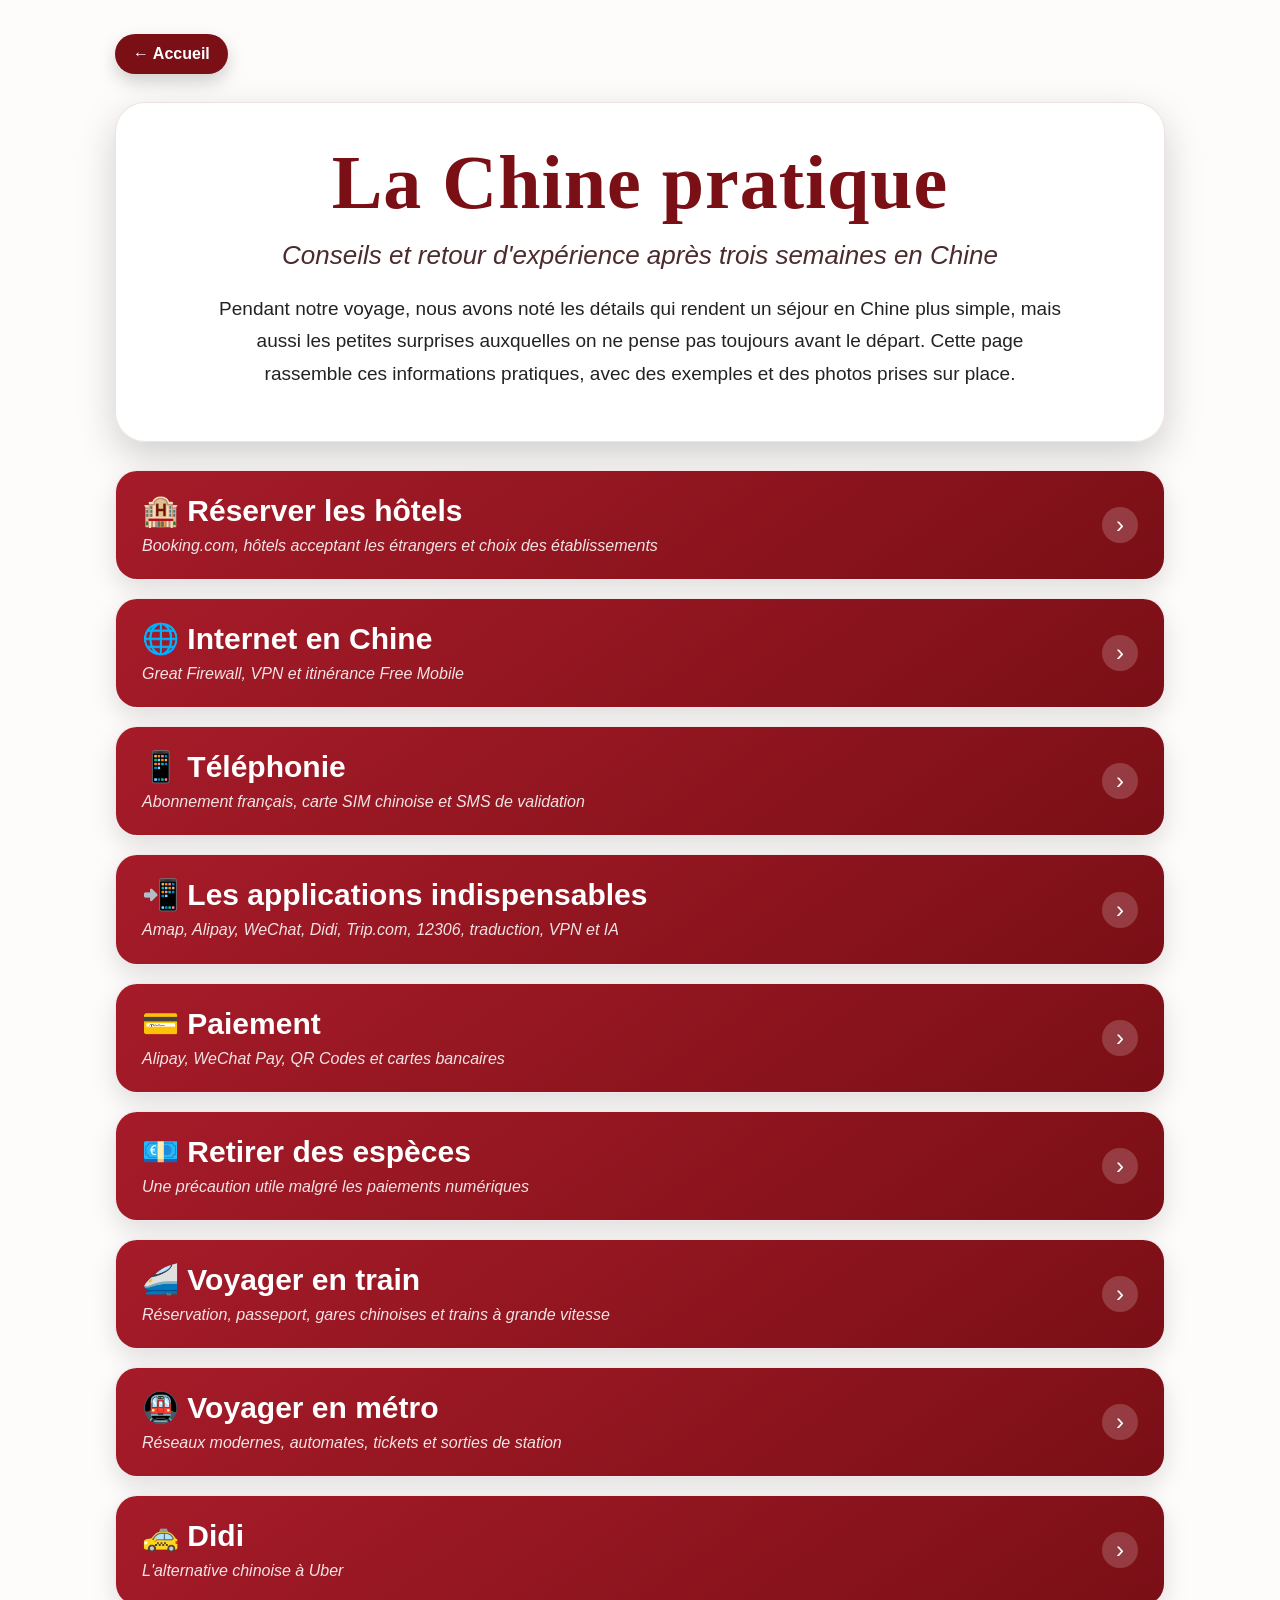
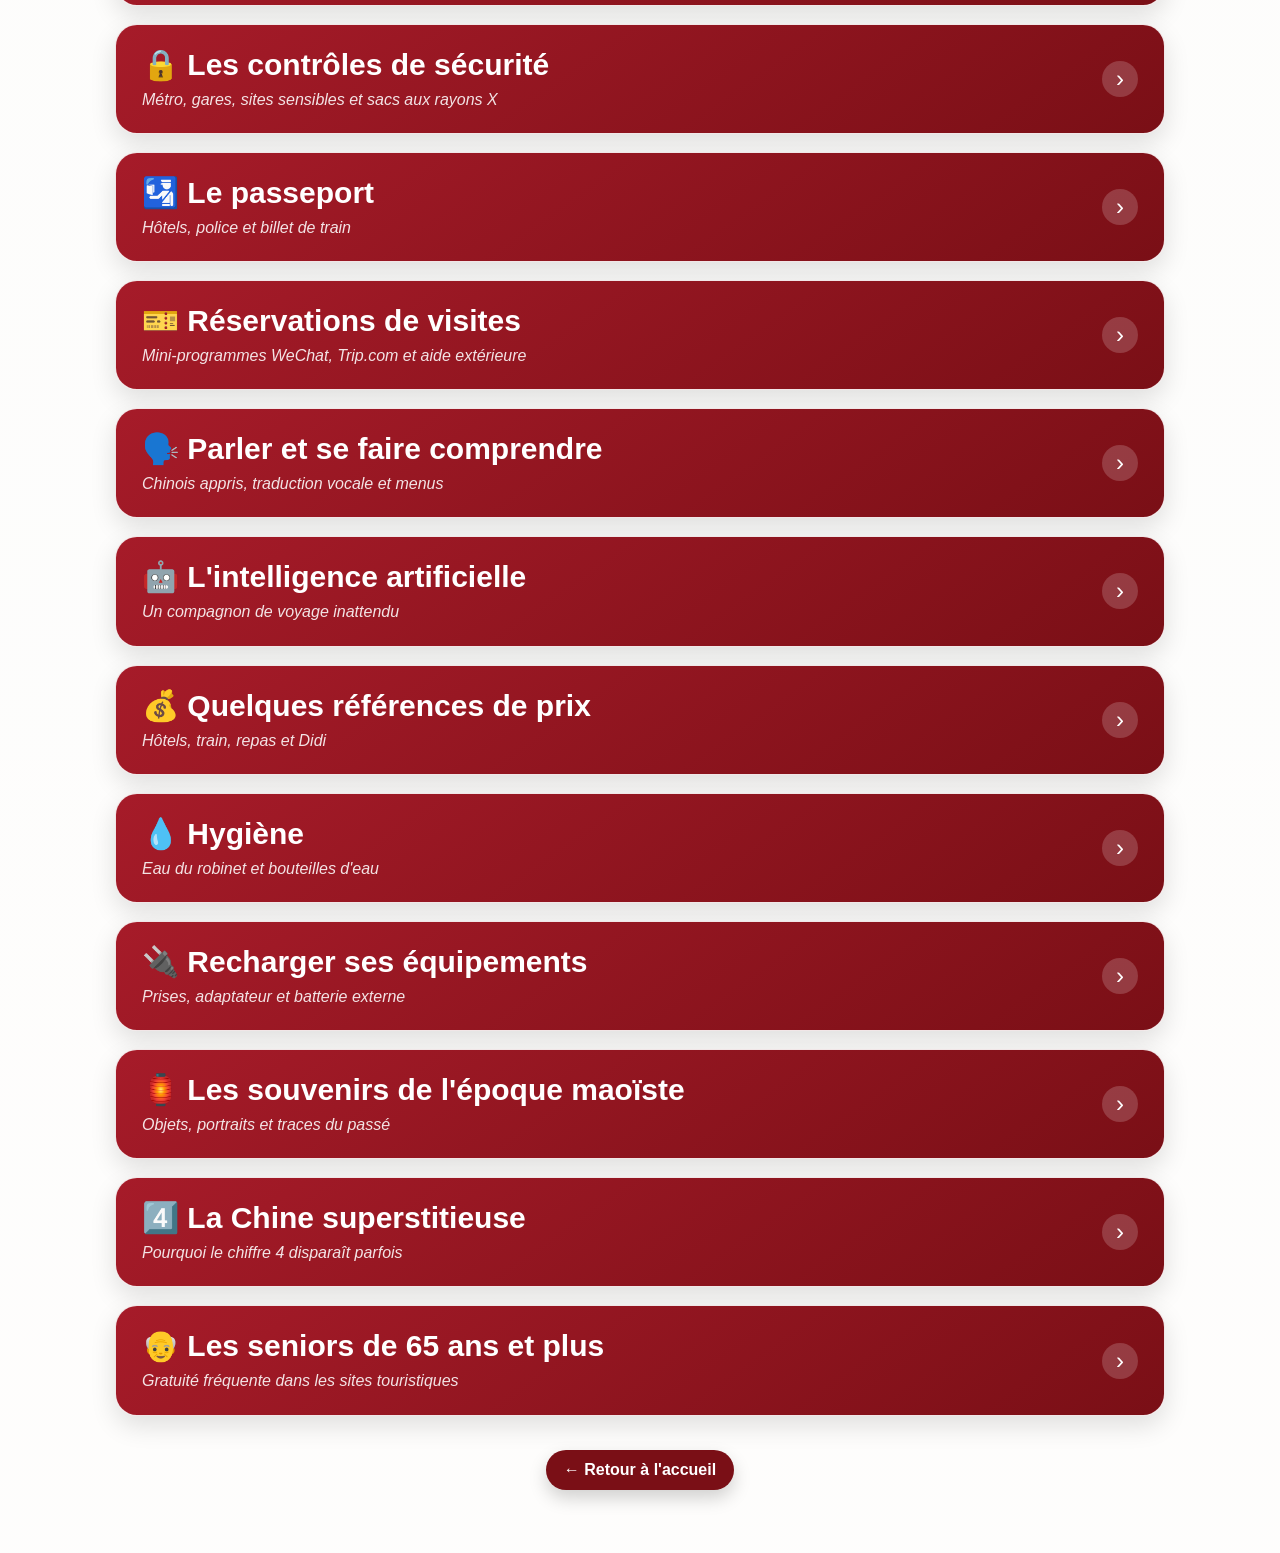
==== chinepratique.html @ fa0b6c21 "Add files via upload" ====
<!DOCTYPE html>
<html lang="fr">


<head>
    <meta charset="UTF-8">
    <meta name="viewport" content="width=device-width, initial-scale=1.0">
    <meta name="author" content="Édith et Jean-Luc Daussy">
    <meta name="robots" content="index,follow">

    <title>La Chine pratique – VPN, trains, métro, Didi, Alipay et conseils de voyage en Chine</title>

    <meta name="description"
          content="Conseils pratiques après trois semaines de voyage en Chine : Internet, VPN, Free Mobile, carte SIM chinoise, Amap, Alipay, WeChat Pay, Didi, trains à grande vitesse, métro, hôtels, IA, prises électriques et astuces de terrain.">

    <link rel="canonical" href="https://jldaussy.github.io/Chine2026/chinepratique.html">

    <meta property="og:locale" content="fr_FR">
    <meta property="og:site_name" content="Voyage en Chine 2026">
    <meta property="og:title" content="La Chine pratique – Conseils et retour d'expérience">
    <meta property="og:description" content="Internet, VPN, paiements, trains, métro, Didi, applications, IA et conseils pratiques après trois semaines en Chine.">
    <meta property="og:type" content="article">
    <meta property="og:url" content="https://jldaussy.github.io/Chine2026/chinepratique.html">
    <meta property="og:image" content="https://jldaussy.github.io/Chine2026/photos/chinepratique/departs-pekin-nord.jpg">

    <meta name="twitter:card" content="summary_large_image">
    <meta name="twitter:title" content="La Chine pratique – Conseils et retour d'expérience">
    <meta name="twitter:description" content="Conseils pratiques pour voyager en Chine : VPN, paiements, trains, métro, applications, Didi et astuces de terrain.">
    <meta name="twitter:image" content="https://jldaussy.github.io/Chine2026/photos/chinepratique/departs-pekin-nord.jpg">

    <link rel="icon" href="favicon.ico" sizes="any">

    <!-- Google Analytics -->
    <script async src="https://www.googletagmanager.com/gtag/js?id=G-W40RTMTJ39"></script>
    <script>
      window.dataLayer = window.dataLayer || [];
      function gtag(){dataLayer.push(arguments);}
      gtag('js', new Date());
      gtag('config', 'G-W40RTMTJ39');
    </script>

    <link rel="stylesheet" href="style.css">

    <script type="application/ld+json">
    {
      "@context": "https://schema.org",
      "@type": "Article",
      "headline": "La Chine pratique",
      "alternativeHeadline": "Conseils et retour d'expérience après trois semaines en Chine",
      "description": "Conseils pratiques après trois semaines de voyage en Chine : Internet, VPN, paiements, trains, métro, Didi, applications, intelligence artificielle et astuces de terrain.",
      "url": "https://jldaussy.github.io/Chine2026/chinepratique.html",
      "mainEntityOfPage": {
        "@type": "WebPage",
        "@id": "https://jldaussy.github.io/Chine2026/chinepratique.html"
      },
      "image": "https://jldaussy.github.io/Chine2026/photos/chinepratique/departs-pekin-nord.jpg",
      "author": [
        {
          "@type": "Person",
          "name": "Édith Daussy"
        },
        {
          "@type": "Person",
          "name": "Jean-Luc Daussy"
        }
      ],
      "publisher": {
        "@type": "Person",
        "name": "Jean-Luc Daussy"
      },
      "inLanguage": "fr-FR",
      "keywords": [
        "voyage en Chine",
        "Chine pratique",
        "VPN Chine",
        "Amap",
        "Alipay",
        "WeChat Pay",
        "Didi",
        "train Chine",
        "métro Chine",
        "carte SIM Chine",
        "Trip.com",
        "12306"
      ]
    }
    </script>

    <style>
        body.chine-pratique-body {
            margin: 0;
            font-family: Arial, Helvetica, sans-serif;
            background: #f4efe8;
            color: #1c1c1c;
        }

        .pratique-hero {
            min-height: 100vh;
            padding: 34px 22px 55px;
            box-sizing: border-box;
            background:
                linear-gradient(rgba(255,255,255,0.82), rgba(255,255,255,0.88)),
                url('fond-accueil.png') center / cover fixed no-repeat;
        }

        .pratique-shell {
            max-width: 1050px;
            margin: 0 auto;
        }

        .topbar {
            display: flex;
            justify-content: space-between;
            align-items: center;
            gap: 18px;
            margin-bottom: 28px;
        }

        .home-link {
            display: inline-flex;
            align-items: center;
            gap: 8px;
            padding: 11px 18px;
            border-radius: 999px;
            background: #7a0f16;
            color: white;
            text-decoration: none;
            font-weight: 700;
            box-shadow: 0 8px 18px rgba(0,0,0,0.18);
        }

        .home-link:hover {
            background: #a61b29;
        }

        .pratique-title-card {
            text-align: center;
            background: rgba(255,255,255,0.88);
            border-radius: 30px;
            padding: 36px 34px 32px;
            box-shadow: 0 14px 38px rgba(0,0,0,0.18);
            border: 1px solid rgba(122,15,22,0.12);
            margin-bottom: 28px;
        }

        .pratique-title-card h1 {
            margin: 0;
            color: #7a0f16;
            font-family: Georgia, serif;
            font-size: clamp(42px, 7vw, 76px);
            letter-spacing: 1px;
            text-shadow: none;
        }

        .pratique-title-card .subtitle {
            margin: 14px 0 0;
            font-size: clamp(18px, 2.6vw, 26px);
            color: #4b2b2e;
            font-style: italic;
        }

        .pratique-intro {
            max-width: 850px;
            margin: 22px auto 0;
            font-size: 19px;
            line-height: 1.7;
            color: #222;
        }

        .accordions {
            display: grid;
            gap: 18px;
            margin-top: 28px;
        }

        details.pratique-item {
            background: rgba(255,255,255,0.92);
            border-radius: 22px;
            box-shadow: 0 10px 26px rgba(0,0,0,0.12);
            border: 1px solid rgba(122,15,22,0.10);
            overflow: hidden;
        }

        details.pratique-item[open] {
            box-shadow: 0 16px 36px rgba(0,0,0,0.18);
        }

        .pratique-item summary {
            list-style: none;
            cursor: pointer;
            padding: 22px 26px;
            display: flex;
            justify-content: space-between;
            align-items: center;
            gap: 20px;
            background: linear-gradient(145deg, #a61b29, #7a0f16);
            color: white;
        }

        .pratique-item summary::-webkit-details-marker {
            display: none;
        }

        .summary-text {
            display: grid;
            gap: 6px;
        }

        .summary-title {
            font-size: clamp(22px, 3vw, 30px);
            font-weight: 800;
        }

        .summary-subtitle {
            font-size: 16px;
            line-height: 1.45;
            color: rgba(255,255,255,0.88);
            font-style: italic;
        }

        .summary-arrow {
            flex: 0 0 auto;
            width: 36px;
            height: 36px;
            border-radius: 50%;
            display: inline-flex;
            align-items: center;
            justify-content: center;
            background: rgba(255,255,255,0.18);
            font-size: 24px;
            transition: transform 0.25s ease;
        }

        details[open] .summary-arrow {
            transform: rotate(90deg);
        }

        .pratique-content {
            padding: 28px 32px 32px;
            font-size: 18px;
            line-height: 1.75;
        }

        .pratique-content h3 {
            color: #7a0f16;
            margin: 28px 0 10px;
            font-size: 24px;
        }

        .pratique-content p {
            margin: 0 0 16px;
        }

        .pratique-content ul {
            margin: 8px 0 18px 22px;
            padding: 0;
        }

        .pratique-content li {
            margin-bottom: 8px;
        }

        .note-box {
            margin: 22px 0;
            padding: 18px 20px;
            background: #fff7e6;
            border-left: 6px solid #c99700;
            border-radius: 14px;
        }

        .pratique-figure {
            margin: 24px auto;
            max-width: 760px;
            text-align: center;
        }

        .pratique-figure img {
            width: 100%;
            max-height: 520px;
            object-fit: contain;
            border-radius: 18px;
            box-shadow: 0 12px 28px rgba(0,0,0,0.22);
            background: #ddd;
            cursor: zoom-in;
        }

        .pratique-figure figcaption {
            margin-top: 10px;
            font-size: 15px;
            color: #555;
            font-style: italic;
        }

        .figure-grid {
            display: grid;
            grid-template-columns: repeat(2, minmax(0, 1fr));
            gap: 22px;
            align-items: start;
            margin: 24px auto;
            max-width: 980px;
        }

        .figure-grid .pratique-figure {
            margin: 0;
            max-width: none;
        }

        .app-link {
            color: #7a0f16;
            text-decoration: none;
            border-bottom: 1px dotted rgba(122, 15, 22, 0.6);
        }

        .app-link:hover {
            color: #a61b29;
            border-bottom-style: solid;
        }

        .table-wrap {
            overflow-x: auto;
            margin: 20px 0;
            border-radius: 16px;
            box-shadow: 0 8px 22px rgba(0,0,0,0.08);
        }

        table.pratique-table {
            width: 100%;
            border-collapse: collapse;
            background: white;
            min-width: 620px;
        }

        .pratique-table th,
        .pratique-table td {
            padding: 12px 14px;
            border-bottom: 1px solid #eadede;
            text-align: left;
        }

        .pratique-table th {
            background: #7a0f16;
            color: white;
        }

        .pratique-table tr:last-child td {
            border-bottom: none;
        }

        .page-bottom {
            text-align: center;
            margin: 34px 0 8px;
        }

        .image-lightbox {
            display: none;
            position: fixed;
            inset: 0;
            background: rgba(0,0,0,0.88);
            z-index: 3000;
            align-items: center;
            justify-content: center;
            padding: 24px;
            box-sizing: border-box;
            overflow: hidden;
        }

        .image-lightbox.show {
            display: flex;
        }

        .image-lightbox img {
            max-width: 96vw;
            max-height: 90vh;
            object-fit: contain;
            border-radius: 12px;
            box-shadow: 0 16px 45px rgba(0,0,0,0.55);
            transform-origin: center center;
            transition: transform 0.08s ease-out;
            cursor: zoom-in;
            user-select: none;
            -webkit-user-drag: none;
        }

        .image-lightbox img.zoomed {
            cursor: grab;
        }

        .image-lightbox img.dragging {
            cursor: grabbing;
            transition: none;
        }

        .lightbox-close {
            position: fixed;
            top: 18px;
            right: 24px;
            width: 44px;
            height: 44px;
            border-radius: 50%;
            border: none;
            background: rgba(255,255,255,0.92);
            color: #111;
            font-size: 28px;
            cursor: pointer;
        }

        @media (max-width: 700px) {
            .pratique-hero {
                padding: 18px 12px 36px;
                background-attachment: scroll;
            }

            .topbar {
                justify-content: center;
            }

            .pratique-title-card {
                padding: 26px 18px 24px;
                border-radius: 22px;
            }

            .pratique-intro {
                font-size: 16px;
            }

            .pratique-item summary {
                padding: 18px;
                align-items: flex-start;
            }

            .summary-subtitle {
                font-size: 14px;
            }

            .summary-arrow {
                width: 30px;
                height: 30px;
                font-size: 20px;
                margin-top: 3px;
            }

            .pratique-content {
                padding: 22px 18px 26px;
                font-size: 16px;
            }

            .pratique-content h3 {
                font-size: 21px;
            }

            .figure-grid {
                grid-template-columns: 1fr;
            }
        }
    </style>
</head>


<body class="chine-pratique-body">
    <main class="pratique-hero">
        <div class="pratique-shell">
            <div class="topbar">
                <a class="home-link" href="index.html">← Accueil</a>
            </div>

            <header class="pratique-title-card">
                <h1>La Chine pratique</h1>
                <p class="subtitle">Conseils et retour d'expérience après trois semaines en Chine</p>
                <div class="pratique-intro">
                    <p>Pendant notre voyage, nous avons noté les détails qui rendent un séjour en Chine plus simple, mais aussi les petites surprises auxquelles on ne pense pas toujours avant le départ. Cette page rassemble ces informations pratiques, avec des exemples et des photos prises sur place.</p>
                </div>
            </header>

            <section class="accordions" aria-label="Conseils pratiques pour voyager en Chine">
                <details class="pratique-item">
                    <summary>
                        <span class="summary-text"><span class="summary-title">🏨 Réserver les hôtels</span><span class="summary-subtitle">Booking.com, hôtels acceptant les étrangers et choix des établissements</span></span>
                        <span class="summary-arrow">›</span>
                    </summary>
                    <div class="pratique-content">
                        <p>La plateforme que nous avons utilisée le plus souvent est <strong>Booking.com</strong>, qui propose un très grand choix d'établissements et permet généralement une annulation gratuite jusqu'à quelques jours avant l'arrivée.</p>
                        <p>En Chine, les hôtels doivent être autorisés à accueillir des étrangers. Ce n'est pratiquement plus un problème dans les grandes villes ni sur Booking, mais il peut encore arriver que certains petits établissements n'acceptent que des clients chinois. Il est donc préférable de réserver via une plateforme internationale permettant de vérifier que les voyageurs étrangers sont bien acceptés.</p>
                    </div>
                </details>

                <details class="pratique-item">
                    <summary>
                        <span class="summary-text"><span class="summary-title">🌐 Internet en Chine</span><span class="summary-subtitle">Great Firewall, VPN et itinérance Free Mobile</span></span>
                        <span class="summary-arrow">›</span>
                    </summary>
                    <div class="pratique-content">
                        <p>En Chine, le gouvernement a mis en place un système de filtrage d'Internet appelé le <strong>Great Firewall</strong> (en chinois : 防火长城, <em>Fánghuǒ Chángchéng</em>, littéralement « Grande Muraille pare-feu »). Depuis de nombreuses années, l'accès aux applications et services étrangers est progressivement restreint.</p>
                        <p>L'utilisation d'un <strong>VPN</strong> permet généralement de contourner ces blocages. Lors de notre séjour en 2026, nous avons utilisé <strong><a class="app-link" href="https://play.google.com/store/apps/details?id=com.astrill.astrillvpn" target="_blank" rel="noopener">Astrill VPN</a></strong>, qui s'est révélé très fiable.</p>
                        <p>Notre abonnement <strong>Free Mobile</strong> nous a également souvent permis d'accéder à des services normalement bloqués. Cela s'explique probablement par le fait que les données étaient acheminées en itinérance, via des serveurs situés hors de Chine. Le trafic Internet ne transitait donc pas entièrement comme celui d'une carte SIM chinoise classique. Ce fonctionnement n'était toutefois pas garanti à 100 % selon les réseaux utilisés.</p>
                    </div>
                </details>

                <details class="pratique-item">
                    <summary>
                        <span class="summary-text"><span class="summary-title">📱 Téléphonie</span><span class="summary-subtitle">Abonnement français, carte SIM chinoise et SMS de validation</span></span>
                        <span class="summary-arrow">›</span>
                    </summary>
                    <div class="pratique-content">
                        <p>Pour téléphoner, consulter Internet ou utiliser la plupart des applications, notre abonnement <strong>Free Mobile</strong> s'est révélé largement suffisant.</p>
                        <p>En revanche, certaines applications chinoises nécessitent impérativement un <strong>numéro de téléphone chinois</strong>, notamment pour recevoir un SMS de validation lors de l'inscription.</p>
                        <p>Nous avons acheté une carte SIM <strong>China Mobile</strong>, facile à obtenir dans une grande agence. La couverture s'est révélée excellente dans toutes les régions traversées. Attention toutefois : les petites boutiques ne sont pas toujours habilitées à délivrer une carte SIM à un étranger.</p>
                    </div>
                </details>

                <details class="pratique-item">
                    <summary>
                        <span class="summary-text"><span class="summary-title">📲 Les applications indispensables</span><span class="summary-subtitle">Amap, Alipay, WeChat, Didi, Trip.com, 12306, traduction, VPN et IA</span></span>
                        <span class="summary-arrow">›</span>
                    </summary>
                    <div class="pratique-content">
                        <p>Avant de partir, nous vous conseillons d'installer les principales applications utilisées en Chine. Elles facilitent considérablement les déplacements, les paiements, les réservations et la communication.</p>

                        <h3>🗺️ <a class="app-link" href="https://play.google.com/store/apps/details?id=com.autonavi.minimap" target="_blank" rel="noopener">Amap</a> / Gaode Maps</h3>
                        <p><strong><a class="app-link" href="https://play.google.com/store/apps/details?id=com.autonavi.minimap" target="_blank" rel="noopener">Amap</a></strong>, également appelée <strong>Gaode Maps</strong>, est l'application de cartographie de référence en Chine. Elle permet de préparer un itinéraire à pied, en voiture ou en transports en commun, de connaître les correspondances du métro, de retrouver la bonne sortie d'une station et de rechercher un hôtel, un restaurant ou une gare.</p>
                        <p><strong>Google Maps</strong> fonctionne très mal en Chine. Les cartes chinoises utilisent un système de coordonnées différent de celui employé par Google, ce qui explique les décalages parfois importants entre la position GPS réelle et la position affichée. Amap est donc devenue notre application de navigation quotidienne.</p>
                        <p>L'inscription nécessite généralement un numéro de téléphone chinois. L'application est principalement en chinois, mais il est possible de rechercher de nombreux sites touristiques en anglais.</p>

                        <div class="figure-grid">
                            <figure class="pratique-figure">
                                <img src="photos/chinepratique/trajetamappied.jpg" alt="Itinéraire à pied dans Amap">
                                <figcaption>Amap calcule précisément les itinéraires à pied, avec le temps de parcours et les indications de direction.</figcaption>
                            </figure>
                            <figure class="pratique-figure">
                                <img src="photos/chinepratique/trajetamapmetro.jpg" alt="Itinéraire en métro dans Amap">
                                <figcaption>Pour les trajets en métro, Amap indique les correspondances, la durée du trajet et le numéro de la sortie à emprunter.</figcaption>
                            </figure>
                        </div>

                        <h3>💳 <a class="app-link" href="https://play.google.com/store/apps/details?id=com.eg.android.AlipayGphone" target="_blank" rel="noopener">Alipay</a></h3>
                        <p><strong><a class="app-link" href="https://play.google.com/store/apps/details?id=com.eg.android.AlipayGphone" target="_blank" rel="noopener">Alipay</a></strong> est sans doute l'application la plus indispensable du voyage. Elle sert à payer avec un QR Code, à utiliser <a class="app-link" href="https://play.google.com/store/apps/details?id=com.sdu.didi.psnger" target="_blank" rel="noopener">Didi</a>, à régler de nombreuses petites dépenses et à accéder à certains services. Nous l'avons utilisée plusieurs dizaines de fois par jour.</p>

                        <h3>💬 <a class="app-link" href="https://play.google.com/store/apps/details?id=com.tencent.mm" target="_blank" rel="noopener">WeChat</a></h3>
                        <p><strong><a class="app-link" href="https://play.google.com/store/apps/details?id=com.tencent.mm" target="_blank" rel="noopener">WeChat</a></strong> est l'application de messagerie incontournable en Chine. Elle permet aussi d'utiliser <strong>WeChat Pay</strong> et d'accéder à des mini-programmes nécessaires à certaines réservations, par exemple pour Tian'anmen ou certaines attractions touristiques.</p>

                        <h3>🚕 <a class="app-link" href="https://play.google.com/store/apps/details?id=com.sdu.didi.psnger" target="_blank" rel="noopener">Didi</a></h3>
                        <p><strong><a class="app-link" href="https://play.google.com/store/apps/details?id=com.sdu.didi.psnger" target="_blank" rel="noopener">Didi</a></strong> est l'équivalent chinois d'Uber. Les prix sont généralement très faibles. L'application peut être utilisée directement depuis <a class="app-link" href="https://play.google.com/store/apps/details?id=com.eg.android.AlipayGphone" target="_blank" rel="noopener">Alipay</a>, ce qui évite parfois d'installer Didi séparément.</p>

                        <h3>🚄 <a class="app-link" href="https://play.google.com/store/apps/details?id=ctrip.english" target="_blank" rel="noopener">Trip.com</a></h3>
                        <p><strong><a class="app-link" href="https://play.google.com/store/apps/details?id=ctrip.english" target="_blank" rel="noopener">Trip.com</a></strong> nous a servi pour réserver des hôtels, des trains et parfois certaines visites. Son interface en français ou en anglais simplifie beaucoup les démarches, notamment pour les voyageurs qui ne lisent pas le chinois.</p>

                        <h3>🚅 <a class="app-link" href="https://play.google.com/store/apps/details?id=com.MobileTicket" target="_blank" rel="noopener">12306</a></h3>
                        <p><strong><a class="app-link" href="https://play.google.com/store/apps/details?id=com.MobileTicket" target="_blank" rel="noopener">12306</a></strong> est l'application officielle des chemins de fer chinois. Elle permet de réserver directement les billets de train, mais son utilisation avec un passeport étranger peut être plus complexe que <a class="app-link" href="https://play.google.com/store/apps/details?id=ctrip.english" target="_blank" rel="noopener">Trip.com</a>.</p>

                        <h3>🌍 <a class="app-link" href="https://play.google.com/store/apps/details?id=com.google.android.apps.translate" target="_blank" rel="noopener">Google Translate</a></h3>
                        <p>Même si nous apprenons le chinois depuis plusieurs années, <strong><a class="app-link" href="https://play.google.com/store/apps/details?id=com.google.android.apps.translate" target="_blank" rel="noopener">Google Translate</a></strong> nous a souvent aidés à traduire des menus, à comprendre certains panneaux ou à communiquer ponctuellement. La traduction instantanée par appareil photo est particulièrement pratique.</p>

                        <h3>🔐 <a class="app-link" href="https://play.google.com/store/apps/details?id=com.astrill.astrillvpn" target="_blank" rel="noopener">Astrill VPN</a></h3>
                        <p><strong><a class="app-link" href="https://play.google.com/store/apps/details?id=com.astrill.astrillvpn" target="_blank" rel="noopener">Astrill VPN</a></strong> a été notre VPN durant tout le séjour. Il nous a permis d'accéder aux principaux services occidentaux lorsque cela était nécessaire.</p>

                        <h3>🤖 <a class="app-link" href="https://play.google.com/store/apps/details?id=com.openai.chatgpt" target="_blank" rel="noopener">ChatGPT</a>, <a class="app-link" href="https://play.google.com/store/apps/details?id=com.google.android.apps.bard" target="_blank" rel="noopener">Gemini</a> et <a class="app-link" href="https://play.google.com/store/apps/details?id=com.microsoft.copilot" target="_blank" rel="noopener">Copilot</a></h3>
                        <p>Les applications d'intelligence artificielle ne sont pas seulement des outils de traduction. Elles peuvent expliquer un monument, commenter une visite, traduire une inscription, comprendre le fonctionnement d'un appareil ou donner un éclairage historique en quelques secondes.</p>
                    </div>
                </details>

                <details class="pratique-item">
                    <summary>
                        <span class="summary-text"><span class="summary-title">💳 Paiement</span><span class="summary-subtitle">Alipay, WeChat Pay, QR Codes et cartes bancaires</span></span>
                        <span class="summary-arrow">›</span>
                    </summary>
                    <div class="pratique-content">
                        <p>En Chine, le <strong>QR Code</strong> est de très loin le principal moyen de paiement. Les deux applications indispensables sont <strong><a class="app-link" href="https://play.google.com/store/apps/details?id=com.eg.android.AlipayGphone" target="_blank" rel="noopener">Alipay</a></strong> et <strong>WeChat Pay</strong>.</p>
                        <p>Une carte bancaire internationale, Visa ou Mastercard, peut être enregistrée dans chacune d'elles. Le fonctionnement est simple : soit vous scannez le QR Code du commerçant et saisissez le montant, soit le commerçant scanne votre propre QR Code.</p>

                        <figure class="pratique-figure">
                            <img src="photos/chinepratique/qrmetro.jpg" alt="QR code pour l'achat d'un ticket de métro">
                            <figcaption>QR Code pour l'achat d'un ticket de métro.</figcaption>
                        </figure>

                        <figure class="pratique-figure">
                            <img src="photos/chinepratique/oranges.jpg" alt="QR code pour l'achat d'oranges auprès d'un producteur">
                            <figcaption>QR Code pour l'achat d'oranges auprès d'un producteur qui vend en ville.</figcaption>
                        </figure>

                        <figure class="pratique-figure">
                            <img src="photos/chinepratique/eau.jpg" alt="QR code pour acheter des bouteilles d'eau sans vendeur sur place">
                            <figcaption>QR Code pour acheter des bouteilles d'eau, sans vendeur sur place.</figcaption>
                        </figure>

                        <p>Ce système est utilisé absolument partout, aussi bien dans les grands magasins que chez les vendeurs de rue, et même pour les offrandes dans certains temples.</p>
                        <p>À Pékin et Shanghai, la carte Visa est également acceptée dans beaucoup de commerces. Elle permet même de régler directement les trajets de métro : il suffit de présenter la carte bancaire à l'entrée puis à la sortie.</p>
                    </div>
                </details>

                <details class="pratique-item">
                    <summary>
                        <span class="summary-text"><span class="summary-title">💶 Retirer des espèces</span><span class="summary-subtitle">Une précaution utile malgré les paiements numériques</span></span>
                        <span class="summary-arrow">›</span>
                    </summary>
                    <div class="pratique-content">
                        <p>Dans les grandes villes, il est très facile de retirer des espèces dans un distributeur automatique. Pendant les dix-huit premiers jours de notre voyage, ces espèces ne nous ont pourtant servi à rien : nous payions tout avec <strong>WeChat Pay</strong> ou <strong><a class="app-link" href="https://play.google.com/store/apps/details?id=com.eg.android.AlipayGphone" target="_blank" rel="noopener">Alipay</a></strong>.</p>
                        <p>C'est à notre arrivée à Shanghai que nos applications de paiement ont décidé de ne plus fonctionner, en raison d'une « suspicion de fraude ». Heureusement, les cartes de paiement étaient acceptées presque partout à Shanghai puis à Pékin, et nos espèces nous ont également été utiles.</p>
                        <div class="note-box"><strong>Conseil simple :</strong> même si l'on pense ne jamais utiliser d'espèces en Chine, il est prudent d'en conserver un peu sur soi.</div>
                    </div>
                </details>

                <details class="pratique-item">
                    <summary>
                        <span class="summary-text"><span class="summary-title">🚄 Voyager en train</span><span class="summary-subtitle">Réservation, passeport, gares chinoises et trains à grande vitesse</span></span>
                        <span class="summary-arrow">›</span>
                    </summary>
                    <div class="pratique-content">
                        <h3>Réserver</h3>
                        <p>L'application officielle est <strong><a class="app-link" href="https://play.google.com/store/apps/details?id=com.MobileTicket" target="_blank" rel="noopener">12306</a></strong>. S'y inscrire avec un passeport étranger n'est pas toujours simple. Les billets sont généralement mis en vente <strong>15 jours avant le départ</strong>.</p>
                        <p>Une excellente alternative est <strong><a class="app-link" href="https://play.google.com/store/apps/details?id=ctrip.english" target="_blank" rel="noopener">Trip.com</a></strong>. On peut y réserver plus longtemps à l'avance. Trip.com reste soumis aux mêmes règles que les particuliers, mais dès que les ventes ouvrent sur 12306, la plateforme effectue automatiquement la réservation pour votre compte.</p>

                        <h3>Le billet</h3>
                        <p>En réalité, il n'y a pratiquement plus de billet papier. Votre <strong>passeport</strong> devient votre billet de train. Il est présenté à l'entrée de la gare, lors de l'accès au quai et parfois lors d'un contrôle à bord.</p>

                        <figure class="pratique-figure">
                            <img src="photos/chinepratique/controletrain.jpg" alt="Contrôle du passeport avant l'accès au quai">
                            <figcaption>Contrôle du passeport avant l'accès au quai.</figcaption>
                        </figure>

                        <h3>La gare</h3>
                        <p>Les gares chinoises sont immenses. Certaines possèdent plusieurs halls d'attente et, dans les grandes villes, il existe souvent plusieurs gares principales : gare du Nord, du Sud, de l'Est ou de l'Ouest. Lorsqu'on les cherche dans <strong><a class="app-link" href="https://play.google.com/store/apps/details?id=com.autonavi.minimap" target="_blank" rel="noopener">Amap</a></strong>, dans le métro ou sur <strong><a class="app-link" href="https://play.google.com/store/apps/details?id=com.sdu.didi.psnger" target="_blank" rel="noopener">Didi</a></strong>, il est donc indispensable d'identifier précisément la bonne gare.</p>

                        <div class="table-wrap">
                            <table class="pratique-table">
                                <thead><tr><th>Français</th><th>Pinyin</th><th>Chinois</th></tr></thead>
                                <tbody>
                                    <tr><td>Nord</td><td><strong>běi</strong></td><td><strong>北</strong></td></tr>
                                    <tr><td>Sud</td><td><strong>nán</strong></td><td><strong>南</strong></td></tr>
                                    <tr><td>Est</td><td><strong>dōng</strong></td><td><strong>东</strong></td></tr>
                                    <tr><td>Ouest</td><td><strong>xī</strong></td><td><strong>西</strong></td></tr>
                                </tbody>
                            </table>
                        </div>

                        <p>Par exemple, <strong>Beijing North Railway Station</strong>, <strong>Beijing Bei</strong> et <strong>北京北</strong> désignent tous la <strong>gare de Pékin-Nord</strong>. De même, <strong>Beijing South</strong> correspond à <strong>北京南</strong>, et <strong>Xi'an North</strong> à <strong>西安北</strong>.</p>

                        <div class="note-box"><strong>Astuce :</strong> avant de partir, notez ou faites une capture d'écran du nom de votre gare en chinois. Cela peut être très utile pour prendre un Didi, demander son chemin ou acheter un ticket de métro.</div>

                        <p>Pour accéder au quai, il faut ensuite repérer la <strong>porte d'embarquement</strong> indiquée sur les panneaux de départ. Ces panneaux sont souvent affichés principalement en chinois. Connaître l'écriture chinoise de sa destination facilite donc grandement le repérage. Le numéro du train, par exemple <strong>G88</strong> ou <strong>D305</strong>, est également indiqué.</p>

                        <figure class="pratique-figure">
                            <img src="photos/chinepratique/departs-pekin-nord.jpg" alt="Panneau des départs de la gare de Pékin Nord">
                            <figcaption>Panneau des départs de la gare de Pékin Nord. Les informations sont principalement affichées en chinois.</figcaption>
                        </figure>

                        <p>L'accès au quai n'ouvre généralement qu'une quinzaine de minutes avant le départ. Une fois les contrôles effectués, l'embarquement est rapide et les trains partent presque toujours à l'heure.</p>

                        <h3>Confort, vitesse et ponctualité</h3>
                        <p>Les trains que nous avons pris étaient toujours des trains à grande vitesse. En Chine, il faut distinguer le type de service, indiqué par une lettre comme G, D ou C, et le type de rame, par exemple CRH ou CR400.</p>

                        <div class="table-wrap">
                            <table class="pratique-table">
                                <thead><tr><th>Type</th><th>Nom chinois</th><th>Vitesse maximale en service</th></tr></thead>
                                <tbody>
                                    <tr><td>G</td><td>高铁 (<em>Gāotiě</em>)</td><td>350 km/h</td></tr>
                                    <tr><td>D</td><td>动车 (<em>Dòngchē</em>)</td><td>250 km/h, parfois 160 km/h</td></tr>
                                    <tr><td>C</td><td>城际 (<em>Chéngjì</em>)</td><td>200 à 350 km/h selon les lignes interurbaines</td></tr>
                                </tbody>
                            </table>
                        </div>

                        <div class="table-wrap">
                            <table class="pratique-table">
                                <thead><tr><th>Famille</th><th>Nom</th><th>Vitesse commerciale</th></tr></thead>
                                <tbody>
                                    <tr><td>CRH1 / CRH2 / CRH5</td><td>Hexie (和谐号)</td><td>250 km/h</td></tr>
                                    <tr><td>CRH2C / CRH3</td><td>Hexie</td><td>350 km/h</td></tr>
                                    <tr><td>CRH380A/B/C</td><td>Hexie</td><td>350 km/h</td></tr>
                                    <tr><td>CR200</td><td>Fuxing (复兴号)</td><td>160 km/h</td></tr>
                                    <tr><td>CR300</td><td>Fuxing</td><td>250 km/h</td></tr>
                                    <tr><td>CR400AF / BF</td><td>Fuxing</td><td>350 km/h</td></tr>
                                    <tr><td>CR450AF / BF</td><td>Nouvelle génération</td><td>400 km/h, mise en service en cours</td></tr>
                                </tbody>
                            </table>
                        </div>

                        <figure class="pratique-figure">
                            <img src="photos/chinepratique/fuxing.jpg" alt="Intérieur d'un train Fuxing CR400">
                            <figcaption>Intérieur d'un train Fuxing CR400.</figcaption>
                        </figure>
                    </div>
                </details>

                <details class="pratique-item">
                    <summary>
                        <span class="summary-text"><span class="summary-title">🚇 Voyager en métro</span><span class="summary-subtitle">Réseaux modernes, automates, tickets et sorties de station</span></span>
                        <span class="summary-arrow">›</span>
                    </summary>
                    <div class="pratique-content">
                        <p>Dans toutes les grandes villes que nous avons visitées — Pékin, Shanghai, Xi'an, Nankin ou Hangzhou — le réseau de métro est dense, moderne et très efficace.</p>
                        <p>Pour préparer un trajet, nous utilisions <strong><a class="app-link" href="https://play.google.com/store/apps/details?id=com.autonavi.minimap" target="_blank" rel="noopener">Amap</a></strong>, qui indique les correspondances, le temps de parcours et souvent le numéro ou la lettre de la sortie à utiliser une fois arrivé.</p>
                        <p>Pour acheter un ticket, il faut sélectionner la station de destination sur un distributeur automatique, puis payer avec <strong><a class="app-link" href="https://play.google.com/store/apps/details?id=com.eg.android.AlipayGphone" target="_blank" rel="noopener">Alipay</a></strong>, <strong>WeChat Pay</strong> ou parfois une carte bancaire. Selon les villes, le ticket prend la forme d'une carte ou d'un jeton.</p>

                        <figure class="pratique-figure">
                            <img src="photos/chinepratique/ticketmetro.jpg" alt="Carte ou ticket de métro en Chine">
                            <figcaption>Carte ou ticket de métro.</figcaption>
                        </figure>

                        <figure class="pratique-figure">
                            <img src="photos/chinepratique/jetonnankin.jpg" alt="Jeton du métro de Nankin">
                            <figcaption>Jeton du métro de Nankin.</figcaption>
                        </figure>

                        <p>À l'arrivée, il suffit d'insérer la carte ou le jeton dans le portillon de sortie. Compte tenu du faible coût des trajets, nous n'avons pas pris de carte multi-trajets.</p>
                    </div>
                </details>

                <details class="pratique-item">
                    <summary>
                        <span class="summary-text"><span class="summary-title">🚕 Didi</span><span class="summary-subtitle">L'alternative chinoise à Uber</span></span>
                        <span class="summary-arrow">›</span>
                    </summary>
                    <div class="pratique-content">
                        <p>En Chine, Uber n'existe pas. Son équivalent est <strong><a class="app-link" href="https://play.google.com/store/apps/details?id=com.sdu.didi.psnger" target="_blank" rel="noopener">Didi</a></strong>, dont le fonctionnement est quasiment identique. Les prix sont généralement très faibles.</p>
                        <p>L'application peut être utilisée directement depuis <strong><a class="app-link" href="https://play.google.com/store/apps/details?id=com.eg.android.AlipayGphone" target="_blank" rel="noopener">Alipay</a></strong>, sans installer l'application <a class="app-link" href="https://play.google.com/store/apps/details?id=com.sdu.didi.psnger" target="_blank" rel="noopener">Didi</a> elle-même, ce qui simplifie beaucoup les choses. Les chauffeurs ne parlent généralement pas anglais, mais comme l'itinéraire est déjà indiqué dans l'application, cela ne pose pas de difficulté particulière.</p>

                        <figure class="pratique-figure">
                            <img src="photos/chinepratique/reservationdidi.jpg" alt="Réservation d'un trajet Didi">
                            <figcaption>Réservation d'un Didi : l'application affiche le temps d'attente, le prix estimé, le véhicule et la progression du chauffeur jusqu'au point de rendez-vous.</figcaption>
                        </figure>
                    </div>
                </details>

                <details class="pratique-item">
                    <summary>
                        <span class="summary-text"><span class="summary-title">🔒 Les contrôles de sécurité</span><span class="summary-subtitle">Métro, gares, sites sensibles et sacs aux rayons X</span></span>
                        <span class="summary-arrow">›</span>
                    </summary>
                    <div class="pratique-content">
                        <p>En Chine, les contrôles sont omniprésents. Chaque fois que l'on prend le métro, tous les bagages, même un simple sac à dos, passent au scanner. Le même contrôle est effectué à l'entrée de toutes les gares.</p>
                        <p>Ces contrôles sont rapides et font partie du quotidien. Ils ne doivent pas inquiéter les visiteurs.</p>

                        <figure class="pratique-figure">
                            <img src="photos/chinepratique/controletiananmen.jpg" alt="Contrôle d'accès à la place Tian'anmen">
                            <figcaption>Contrôle d'accès à la place Tian'anmen.</figcaption>
                        </figure>
                    </div>
                </details>

                <details class="pratique-item">
                    <summary>
                        <span class="summary-text"><span class="summary-title">🛂 Le passeport</span><span class="summary-subtitle">Hôtels, police et billet de train</span></span>
                        <span class="summary-arrow">›</span>
                    </summary>
                    <div class="pratique-content">
                        <p>Le passeport est le document le plus important du voyage. Chaque hôtel le photographie afin d'effectuer la déclaration obligatoire auprès de la police.</p>

                        <figure class="pratique-figure">
                            <img src="photos/chinepratique/photocopiepasseport.jpg" alt="Photocopie du passeport à l'hôtel">
                            <figcaption>Photocopie du passeport à l'hôtel Ruilan de Nankin.</figcaption>
                        </figure>

                        <p>Il sert également de billet de train. Nous vous conseillons donc de toujours l'avoir sur vous, plutôt que de le laisser à l'hôtel.</p>
                    </div>
                </details>

                <details class="pratique-item">
                    <summary>
                        <span class="summary-text"><span class="summary-title">🎫 Réservations de visites</span><span class="summary-subtitle">Mini-programmes WeChat, Trip.com et aide extérieure</span></span>
                        <span class="summary-arrow">›</span>
                    </summary>
                    <div class="pratique-content">
                        <p>L'accès à la place Tian'anmen, la visite du mausolée de l'empereur Qin Shi Huang et de l'armée enterrée de Xi'an, ainsi que de nombreuses autres attractions, peuvent se réserver à l'aide des <strong>mini-programmes WeChat</strong>.</p>
                        <p>Pour cela, il peut être utile de se faire aider par une personne chinoise, ou même par une IA capable de traduire les écrans. Certaines attractions peuvent aussi se réserver sur <strong><a class="app-link" href="https://play.google.com/store/apps/details?id=ctrip.english" target="_blank" rel="noopener">Trip.com</a></strong>.</p>
                    </div>
                </details>

                <details class="pratique-item">
                    <summary>
                        <span class="summary-text"><span class="summary-title">🗣️ Parler et se faire comprendre</span><span class="summary-subtitle">Chinois appris, traduction vocale et menus</span></span>
                        <span class="summary-arrow">›</span>
                    </summary>
                    <div class="pratique-content">
                        <p>Nous apprenons le chinois depuis de nombreuses années. Malgré cela, la langue restant complexe, nous avons parfois eu recours à <strong><a class="app-link" href="https://play.google.com/store/apps/details?id=com.google.android.apps.translate" target="_blank" rel="noopener">Google Translate</a></strong> pour communiquer.</p>
                        <p>Les fonctions de traduction vocale ou de traduction instantanée à partir de l'appareil photo sont particulièrement utiles dans les restaurants ou pour lire certains panneaux.</p>
                    </div>
                </details>

                <details class="pratique-item">
                    <summary>
                        <span class="summary-text"><span class="summary-title">🤖 L'intelligence artificielle</span><span class="summary-subtitle">Un compagnon de voyage inattendu</span></span>
                        <span class="summary-arrow">›</span>
                    </summary>
                    <div class="pratique-content">
                        <p>Que ce soit <strong><a class="app-link" href="https://play.google.com/store/apps/details?id=com.openai.chatgpt" target="_blank" rel="noopener">ChatGPT</a></strong>, <strong><a class="app-link" href="https://play.google.com/store/apps/details?id=com.google.android.apps.bard" target="_blank" rel="noopener">Gemini</a></strong> ou <strong><a class="app-link" href="https://play.google.com/store/apps/details?id=com.microsoft.copilot" target="_blank" rel="noopener">Copilot</a></strong>, l'intelligence artificielle est devenue un véritable compagnon de voyage.</p>
                        <p>Elle permet d'expliquer ce que l'on observe, d'obtenir des informations historiques sur un monument, de traduire une inscription, de commenter en direct la visite d'un temple ou d'un musée, et même de comprendre le fonctionnement d'un appareil dont les commandes sont uniquement en chinois.</p>

                        <figure class="pratique-figure">
                            <img src="photos/chinepratique/lavelinge.jpg" alt="Lave-linge avec commandes en chinois">
                            <figcaption>Comprendre le fonctionnement du lave-linge de l'hôtel grâce à l'IA.</figcaption>
                        </figure>
                    </div>
                </details>

                <details class="pratique-item">
                    <summary>
                        <span class="summary-text"><span class="summary-title">💰 Quelques références de prix</span><span class="summary-subtitle">Hôtels, train, repas et Didi</span></span>
                        <span class="summary-arrow">›</span>
                    </summary>
                    <div class="pratique-content">
                        <ul>
                            <li><strong>Hôtels :</strong> prix moyen sur l'ensemble du séjour : 48 € par nuit, pour des établissements de catégorie 3 à 4 étoiles.</li>
                            <li><strong>Train :</strong> Shanghai → Pékin en TGV : environ 180 €.</li>
                            <li><strong>Repas :</strong> voir les cartes présentées dans la rubrique « La nourriture ».</li>
                            <li><strong>Didi :</strong> Hongcun → Xidi : 46 CNY.</li>
                        </ul>
                        <p>Les trajets urbains en Didi coûtent souvent entre 10 et 30 CNY, soit seulement quelques euros.</p>
                    </div>
                </details>

                <details class="pratique-item">
                    <summary>
                        <span class="summary-text"><span class="summary-title">💧 Hygiène</span><span class="summary-subtitle">Eau du robinet et bouteilles d'eau</span></span>
                        <span class="summary-arrow">›</span>
                    </summary>
                    <div class="pratique-content">
                        <p>Il est généralement déconseillé de boire l'eau du robinet en Chine. On peut acheter des bouteilles d'eau partout, très facilement et à bas prix.</p>
                    </div>
                </details>

                <details class="pratique-item">
                    <summary>
                        <span class="summary-text"><span class="summary-title">🔌 Recharger ses équipements</span><span class="summary-subtitle">Prises, adaptateur et batterie externe</span></span>
                        <span class="summary-arrow">›</span>
                    </summary>
                    <div class="pratique-content">
                        <p>En Chine, les prises électriques peuvent être de type <strong>A</strong>, <strong>C</strong> ou <strong>I</strong>. Il faut donc prévoir un adaptateur.</p>

                        <figure class="pratique-figure">
                            <img src="photos/chinepratique/prisesaci.jpg" alt="Prises électriques de type A, C et I">
                            <figcaption>Prises A, C et I : les fiches françaises de type C fonctionnent généralement, mais un adaptateur universel reste conseillé.</figcaption>
                        </figure>
                        <p>Par ailleurs, en Chine plus que partout ailleurs, le téléphone devient votre meilleur ami : pour payer, traduire, trouver un itinéraire ou réserver un trajet. Avoir avec soi une <strong>batterie externe</strong> n'est donc pas un luxe.</p>
                    </div>
                </details>

                <details class="pratique-item">
                    <summary>
                        <span class="summary-text"><span class="summary-title">🏮 Les souvenirs de l'époque maoïste</span><span class="summary-subtitle">Objets, portraits et traces du passé</span></span>
                        <span class="summary-arrow">›</span>
                    </summary>
                    <div class="pratique-content">
                        <p>À de nombreux endroits, nous avons vu, souvent chez des antiquaires professionnels ou occasionnels, des portraits de Mao, de Zhou Enlai ou d'autres vestiges du passé.</p>

                        <figure class="pratique-figure">
                            <img src="photos/chinepratique/mao.jpg" alt="Portraits de Mao et Zhou Enlai">
                            <figcaption>Mao et Zhou Enlai, traces visibles d'une autre époque.</figcaption>
                        </figure>
                    </div>
                </details>

                <details class="pratique-item">
                    <summary>
                        <span class="summary-text"><span class="summary-title">4️⃣ La Chine superstitieuse</span><span class="summary-subtitle">Pourquoi le chiffre 4 disparaît parfois</span></span>
                        <span class="summary-arrow">›</span>
                    </summary>
                    <div class="pratique-content">
                        <p>En Chine, vous trouverez rarement un quatrième étage sur le panneau de certains ascenseurs, et parfois pas de chambre portant le numéro 4.</p>
                        <p>Le chiffre 4 (四, <em>sì</em>) est considéré comme porte-malheur, car sa prononciation est très proche de celle du mot « mort » (死, <em>sǐ</em>). Pour cette raison, de nombreux immeubles suppriment le 4e étage, les étages 14, 24 ou 34, ou évitent les numéros de chambre contenant un 4.</p>

                        <figure class="pratique-figure">
                            <img src="photos/chinepratique/ascenseur4.jpg" alt="Panneau d'ascenseur sans quatrième étage">
                            <figcaption>Panneau de contrôle de l'ascenseur du City Comfort Hotel de Xi'an.</figcaption>
                        </figure>
                    </div>
                </details>

                <details class="pratique-item">
                    <summary>
                        <span class="summary-text"><span class="summary-title">👴 Les seniors de 65 ans et plus</span><span class="summary-subtitle">Gratuité fréquente dans les sites touristiques</span></span>
                        <span class="summary-arrow">›</span>
                    </summary>
                    <div class="pratique-content">
                        <p>L'accès à de nombreux sites touristiques s'est avéré gratuit pour les personnes de plus de 65 ans. Lorsqu'un agent aperçoit la date de naissance sur le passeport, il applique souvent spontanément le tarif préférentiel.</p>
                        <p>Le terme chinois <strong>老人</strong> (<em>lǎorén</em>) signifie « personne âgée ».</p>
                    </div>
                </details>
            </section>

            <div class="page-bottom">
                <a class="home-link" href="index.html">← Retour à l'accueil</a>
            </div>
        </div>
    </main>

    <div class="image-lightbox" id="imageLightbox" aria-hidden="true">
        <button class="lightbox-close" id="lightboxClose" aria-label="Fermer">×</button>
        <img id="lightboxImg" src="" alt="Image agrandie">
    </div>

    <script>
        (function () {
            const lightbox = document.getElementById('imageLightbox');
            const lightboxImg = document.getElementById('lightboxImg');
            const closeBtn = document.getElementById('lightboxClose');

            let zoom = 1;
            let translateX = 0;
            let translateY = 0;
            let isDragging = false;
            let startX = 0;
            let startY = 0;
            let originX = 0;
            let originY = 0;

            function applyTransform() {
                lightboxImg.style.transform = `translate(${translateX}px, ${translateY}px) scale(${zoom})`;
                lightboxImg.classList.toggle('zoomed', zoom > 1);
            }

            function resetImageView() {
                zoom = 1;
                translateX = 0;
                translateY = 0;
                isDragging = false;
                lightboxImg.classList.remove('zoomed', 'dragging');
                applyTransform();
            }

            document.querySelectorAll('.pratique-figure img').forEach((img) => {
                img.addEventListener('click', () => {
                    lightboxImg.src = img.src;
                    lightboxImg.alt = img.alt || 'Image agrandie';
                    resetImageView();
                    lightbox.classList.add('show');
                    lightbox.setAttribute('aria-hidden', 'false');
                });
            });

            lightboxImg.addEventListener('wheel', (event) => {
                event.preventDefault();

                const previousZoom = zoom;
                const delta = event.deltaY < 0 ? 0.15 : -0.15;
                zoom = Math.min(Math.max(zoom + delta, 1), 5);

                if (zoom === 1) {
                    translateX = 0;
                    translateY = 0;
                } else if (previousZoom !== zoom) {
                    translateX *= zoom / previousZoom;
                    translateY *= zoom / previousZoom;
                }

                applyTransform();
            }, { passive: false });

            lightboxImg.addEventListener('dblclick', (event) => {
                event.preventDefault();
                resetImageView();
            });

            lightboxImg.addEventListener('pointerdown', (event) => {
                if (zoom <= 1) return;
                event.preventDefault();
                isDragging = true;
                startX = event.clientX;
                startY = event.clientY;
                originX = translateX;
                originY = translateY;
                lightboxImg.classList.add('dragging');
                lightboxImg.setPointerCapture(event.pointerId);
            });

            lightboxImg.addEventListener('pointermove', (event) => {
                if (!isDragging) return;
                translateX = originX + event.clientX - startX;
                translateY = originY + event.clientY - startY;
                applyTransform();
            });

            function stopDragging(event) {
                if (!isDragging) return;
                isDragging = false;
                lightboxImg.classList.remove('dragging');
                try {
                    lightboxImg.releasePointerCapture(event.pointerId);
                } catch (e) {}
            }

            lightboxImg.addEventListener('pointerup', stopDragging);
            lightboxImg.addEventListener('pointercancel', stopDragging);
            lightboxImg.addEventListener('pointerleave', stopDragging);

            function closeLightbox() {
                lightbox.classList.remove('show');
                lightbox.setAttribute('aria-hidden', 'true');
                lightboxImg.src = '';
                resetImageView();
            }

            closeBtn.addEventListener('click', closeLightbox);
            lightbox.addEventListener('click', (event) => {
                if (event.target === lightbox) closeLightbox();
            });
            document.addEventListener('keydown', (event) => {
                if (event.key === 'Escape') closeLightbox();
            });
        })();
    </script>


    <audio id="bgMusic" preload="auto" loop>
        <source src="musique/chinepratique.mp3" type="audio/mpeg">
    </audio>

    <script>
        // Musique de fond : lancement au premier clic, comme sur la page d'accueil
        (function () {
            const music = document.getElementById("bgMusic");
            if (!music) return;

            music.volume = 0.05;

            function lancerMusique() {
                if (!music.paused) return;

                music.play()
                    .then(() => {
                        document.removeEventListener("pointerdown", lancerMusique, true);
                        document.removeEventListener("click", lancerMusique, true);
                    })
                    .catch(err => {
                        console.log("Lecture refusée :", err);
                    });
            }

            window.addEventListener("load", () => {
                music.play().catch(() => {
                    // Autoplay souvent refusé par le navigateur : le premier clic prendra le relais.
                });
            });

            document.addEventListener("pointerdown", lancerMusique, true);
            document.addEventListener("click", lancerMusique, true);
        })();
    </script>

    <script data-goatcounter="https://jldaussygoat.goatcounter.com/count" async src="https://gc.zgo.at/count.js"></script>
</body>
</html>
---- style.css ----
/* ======================================= */
/* 🌍 BASE ET SÉCURITÉ DU VIEWPORT         */
/* ======================================= */
html, body {
    width: 100%;
    min-height: 100%;
    margin: 0;
    padding: 0;
    box-sizing: border-box;
    /* Suppression de l'overflow hidden global pour laisser respirer le contenu en cas de zoom */
}

body {
    font-family: Arial, Helvetica, sans-serif;
    background: #f5f5f5;
}

/* ======================================= */
/* 🏡 PAGE D'ACCUEIL (HERO SECTION)         */
/* ======================================= */
.hero {
    position: relative;
    width: 100%;
    min-height: 100vh; /* S'assure de couvrir tout l'écran au minimum */
    padding: 40px 30px 60px; /* Espace équilibré en bas pour la signature */
    text-align: center;
    display: flex;
    flex-direction: column;
    justify-content: flex-start;
    align-items: center;
    box-sizing: border-box;
    overflow-x: hidden; /* Empêche uniquement le défilement horizontal parasite */
}

/* Fond plein écran */
.hero::before {
    content: '';
    position: absolute;
    inset: 0;
    background: linear-gradient(rgba(0,0,0,0.30), rgba(0,0,0,0.30)), url('fond-accueil.png');
    background-size: cover;
    background-position: center;
    background-repeat: no-repeat;
    z-index: 0;
}

.hero > * {
    position: relative;
    z-index: 1;
}

/* Titre */
h1 {
    font-size: 92px;
    margin-top: 30px;
    margin-bottom: 10px;
    font-family: Georgia, serif;
    color: #7a0f16;
    font-weight: bold;
    text-shadow:
        -2px -2px 0 white,
        2px -2px 0 white,
        -2px 2px 0 white,
        2px 2px 0 white,
        0 4px 18px rgba(0,0,0,0.35);
    letter-spacing: 2px;
}

.seo-hidden {
    position: absolute;
    left: -9999px;
}

.separator {
    width: 220px;
    height: 3px;
    background: #7a0f16;
    margin-bottom: 40px;
    border-radius: 10px;
}

.intro {
    max-width: 820px;
    font-size: 22px;
    line-height: 1.6;
    color: #111;
    background: rgba(255,255,255,0.72);
    padding: 30px 40px;
    border-radius: 26px;
    backdrop-filter: blur(4px);
    box-shadow: 0 10px 30px rgba(0,0,0,0.18);
    margin-bottom: 60px;
    box-sizing: border-box;
}

.menu-grid {
    display: grid;
    grid-template-columns: repeat(6, 1fr);
    gap: 34px;
    width: 100%;
    max-width: 1150px;
    box-sizing: border-box;
    margin-bottom: 40px; /* Laisse de l'espace avant la signature */
}

.card3d {
    display: flex;
    align-items: center;
    justify-content: center;
    min-height: 130px;
    background: linear-gradient(145deg, #a61b29, #7a0f16);
    color: white;
    text-decoration: none;
    font-size: 34px;
    font-weight: bold;
    border-radius: 22px;
    box-shadow: 0 12px 26px rgba(0,0,0,0.28), inset 0 2px 4px rgba(255,255,255,0.20);
    transition: transform 0.25s ease, box-shadow 0.25s ease;
    padding: 20px;
    grid-column: span 2;
    box-sizing: border-box;
}

.card3d:hover {
    transform: translateY(-10px) scale(1.03);
    box-shadow: 0 18px 34px rgba(0,0,0,0.36), inset 0 2px 4px rgba(255,255,255,0.35);
}

.card3d.wide {
    grid-column: span 3;
}

/* ======================================= */
/* 🗺️ LEAFLET MAP INTERFACE               */
/* ======================================= */
#map {
    height: calc(100vh - 100px); 
    width: 100%;
}

header {
    padding: 15px;
    text-align: center;
    background: white;
    box-shadow: 0 2px 10px rgba(0,0,0,0.08);
}

.homebtn {
    text-decoration: none;
    font-weight: bold;
    color: #7a0f16;
}

.ville-box {
    display: inline-block;
    padding: 10px 18px;
    background: rgba(255,255,255,0.94);
    border: 3px solid #7a0f16;
    border-radius: 14px;
    font-weight: bold;
    font-size: 18px;
    color: #111;
    white-space: nowrap;
    cursor: pointer;
    box-shadow: 0 4px 10px rgba(0,0,0,0.25);
    transition: transform 0.2s ease, background 0.2s ease;
}

.ville-box:hover {
    transform: scale(1.08);
    background: #ffefef;
}

.leaflet-div-icon {
    background: transparent;
    border: none;
}

/* ======================================= */
/* 🎬 SLIDESHOW VIEWER DE CONDUITE         */
/* ======================================= */
.slideshow-body {
    background: black;
    overflow: hidden;
    height: 100vh;
    width: 100vw;
}

#viewer {
    position: relative;
    width: 100%;
    height: 100%;
    overflow: hidden;
    background: black;
}

.slide, #img1, #img2 {
    position: absolute;
    top: 0;
    left: 0;
    width: 100%;
    height: 100%;
    object-fit: contain;
    opacity: 0;
    z-index: 1;
    transform-origin: center;
    will-change: transform, opacity; 
    transition: opacity 0.8s ease-in-out, transform 0.1s ease-out;
    max-width: 100%;
    max-height: 100%;
    display: block;
}


#videoSlide {
    background: black;
    pointer-events: auto;

    width: 100%;
    height: 100%;
    object-fit: contain;
}



.slide.visible, #img1.visible, #img2.visible { 
    opacity: 1; 
    z-index: 2;
}

#viewer img {
    -webkit-user-drag: none; 
    user-select: none;
    pointer-events: none; 
}

#caption {
    position: absolute;
    bottom: 20px;
    left: 50%;
    transform: translateX(-50%);
    max-width: 85%;
    text-align: center;
    color: white;
    font-size: 22px;
    line-height: 1.4;
    background: rgba(0,0,0,0.50);
    padding: 14px 22px;
    border-radius: 14px;
    z-index: 10;
    white-space: normal;
    word-wrap: break-word;
    box-sizing: border-box;
}

/* ======================================= */
/* 🧭 NAVIGATION INTERFACE                 */
/* ======================================= */
.nav {
    position: absolute;
    top: 50%;
    transform: translateY(-50%);
    font-size: 42px;
    color: white;
    padding: 10px;
    cursor: pointer;
    user-select: none;
    z-index: 20;
}

.left { left: 10px; }
.right { right: 10px; }

.back {
    position: absolute;
    top: 10px;
    left: 10px;
    background: white;
    padding: 8px 12px;
    border-radius: 8px;
    text-decoration: none;
    font-weight: bold;
    color: black;
    z-index: 20;
}

.pekin-btn-wrap {
    position: absolute;
    bottom: 25px;
    width: 100%;
    display: flex;
    justify-content: center;
    z-index: 1000;
}

.pekin-btn {
    background: #7a0f16;
    color: white;
    padding: 14px 26px;
    border-radius: 14px;
    font-size: 22px;
    font-weight: bold;
    text-decoration: none;
    box-shadow: 0 8px 18px rgba(0,0,0,0.3);
    transition: transform 0.2s ease;
}

.pekin-btn:hover {
    transform: scale(1.05);
}

/* Info & Note Panel */
#noteBtn {
    position: absolute;
    bottom: 90px;
    right: 25px;
    width: 34px;
    height: 34px;
    border-radius: 50%;
    background: rgba(255,255,255,0.75);
    color: #111;
    font-weight: bold;
    display: flex;
    align-items: center;
    justify-content: center;
    cursor: pointer;
    z-index: 50;
    font-size: 20px;
    backdrop-filter: blur(4px);
    box-shadow: 0 2px 8px rgba(0,0,0,0.25);
    opacity: 0;
    transition: opacity 0.3s ease, transform 0.2s ease;
}

#noteBtn:hover { transform: scale(1.1); }

#noteBox {
    position: absolute;
    bottom: 140px;
    right: 25px;
    max-width: 1000px;
    background: rgba(0,0,0,0.72);
    color: white;
    padding: 18px 20px;
    border-radius: 18px;
    font-size: 18px;
    line-height: 1.5;
    z-index: 60;
    display: none;
    backdrop-filter: blur(6px);
    box-shadow: 0 8px 24px rgba(0,0,0,0.35);
    white-space: pre-line;
}

/* Signature */
.footer-signature {
    margin-top: auto; /* Se pousse naturellement vers le bas du flux */
    width: 100%;
    text-align: center;
    font-size: 14px;
    color: rgba(255,255,255,0.78);
    z-index: 5;
    letter-spacing: 0.5px;
    text-shadow: 0 1px 4px rgba(0,0,0,0.5);
    padding-top: 20px;
}

.footer-signature a {
    color: rgba(255,255,255,0.88);
    text-decoration: none;
}

.footer-signature a:hover {
    text-decoration: underline;
}

/* ======================================= */
/* 🗺️ INTERFACE CARTOGRAPHIQUE LABELS     */
/* ======================================= */
.province-name {
    font-size: 15px;
    font-weight: bold;
    color: #444;
    background: rgba(255,255,255,0.55);
    padding: 2px 6px;
    border-radius: 8px;
    white-space: nowrap;
    backdrop-filter: blur(2px);
    transition: all 0.25s ease;
}

.label-active {
    color: #ff2d55;
    font-weight: 700;
    transform: scale(1.2);
    background: rgba(255,255,255,0.85);
    text-shadow:
        0 0 6px #ff2d55,
        0 0 12px #ff2d55,
        0 0 24px #ff2d55,
        0 0 36px #ff2d55;
    animation: pulseLabel 1.2s infinite ease-in-out;
}

@keyframes pulseLabel {
    0% { transform: scale(1.15); }
    50% { transform: scale(1.25); }
    100% { transform: scale(1.15); }
}

/* ======================================= */
/* 💡 COMPOSANTS DE L'AIDE & MODALE       */
/* ======================================= */
.help-trigger {
    position: fixed;
    top: 20px;
    right: 20px;
    background: rgba(255, 255, 255, 0.3);
    backdrop-filter: blur(5px);
    border: 1px solid rgba(255, 255, 255, 0.3);
    color: white;
    padding: 10px 16px;
    border-radius: 30px;
    cursor: pointer;
    display: flex;
    align-items: center;
    gap: 8px;
    font-size: 14px;
    font-weight: bold;
    letter-spacing: 0.5px;
    transition: all 0.3s ease;
    z-index: 100;
    animation: clignotement 2s infinite ease-in-out;
}

.help-trigger:hover {
    background: white;
    color: #333;
    box-shadow: 0 4px 15px rgba(0,0,0,0.2);
    transform: translateY(-2px);
    animation: none;
    opacity: 1;
}

.modal {
    display: none; 
    position: fixed;
    top: 0;
    left: 0;
    width: 100%;
    height: 100%;
    background-color: rgba(0, 0, 0, 0.7); 
    backdrop-filter: blur(8px); 
    z-index: 1000;
    justify-content: center;
    align-items: center;
}

.modal.show {
    display: flex;
}

.modal-content {
    background: #1a1a1a; 
    color: #f5f5f5;
    padding: 40px;
    border-radius: 16px;
    max-width: 500px;
    width: 90%;
    position: relative;
    border: 1px solid rgba(255, 255, 255, 0.1);
    box-shadow: 0 10px 30px rgba(0,0,0,0.5);
    animation: fadeIn 0.4s ease-out;
    box-sizing: border-box;
}

@keyframes fadeIn {
    from { opacity: 0; transform: translateY(-20px); }
    to { opacity: 1; transform: translateY(0); }
}

.close-btn {
    position: absolute;
    top: 15px;
    right: 20px;
    background: none;
    border: none;
    color: #888;
    font-size: 28px;
    cursor: pointer;
    transition: color 0.2s;
}

.close-btn:hover {
    color: white;
}

.modal h2 {
    margin-top: 0;
    font-size: 24px;
    text-align: center;
}

.help-sections {
    margin-top: 25px;
}

.help-item {
    margin-bottom: 20px;
}

.help-item h3 {
    margin: 0 0 5px 0;
    font-size: 16px;
    color: #ffcc00; 
}

.help-item p {
    margin: 0;
    font-size: 14px;
    line-height: 1.5;
    color: #ccc;
}

@keyframes clignotement {
    0% {
        opacity: 1;
        box-shadow: 0 0 0 0 rgba(255, 255, 255, 0.4);
    }
    50% {
        opacity: 0.4;
        box-shadow: 0 0 10px 4px rgba(255, 255, 255, 0.1);
    }
    100% {
        opacity: 1;
        box-shadow: 0 0 0 0 rgba(255, 255, 255, 0.4);
    }
}

/* ======================================= */
/* 📱 AFFICHAGE RESPONSIVE (MOBILES)       */
/* ======================================= */
@media(max-width:700px){
    h1 { font-size: 52px; }
    .intro { font-size: 18px; padding: 22px; }
    .menu-grid { grid-template-columns: 1fr; gap: 20px; }
    .card3d { font-size: 24px; min-height: 100px; grid-column: auto; }
    .card3d.wide { grid-column: auto; }
    #caption { font-size: 15px; }
    .ville-box { font-size: 14px; padding: 8px 12px; }
}
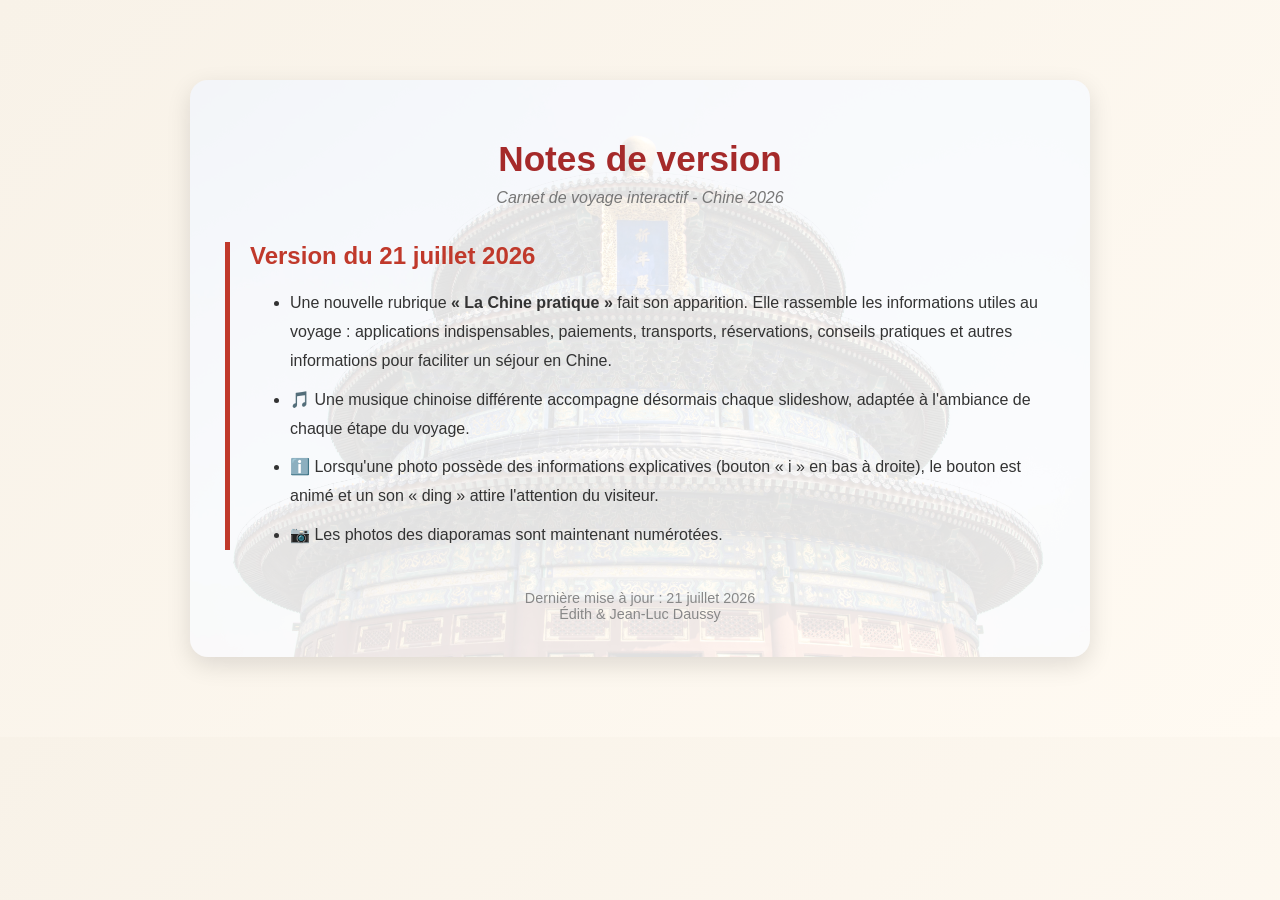
==== commit 1ce6c423: "Update print statement from 'Hello' to 'Goodbye'" ====
--- a/chinepratique.html
+++ b/chinepratique.html
@@ -1,1040 +1,160 @@
 <!DOCTYPE html>
 <html lang="fr">
 
+<head>
+<meta charset="UTF-8">
+<meta name="viewport" content="width=device-width, initial-scale=1.0">
 
-<head>
-    <meta charset="UTF-8">
-    <meta name="viewport" content="width=device-width, initial-scale=1.0">
-    <meta name="author" content="Édith et Jean-Luc Daussy">
-    <meta name="robots" content="index,follow">
+<title>Notes de version - Chine 2026</title>
 
-    <title>La Chine pratique – VPN, trains, métro, Didi, Alipay et conseils de voyage en Chine</title>
+<style>
 
-    <meta name="description"
-          content="Conseils pratiques après trois semaines de voyage en Chine : Internet, VPN, Free Mobile, carte SIM chinoise, Amap, Alipay, WeChat Pay, Didi, trains à grande vitesse, métro, hôtels, IA, prises électriques et astuces de terrain.">
+body {
+    margin: 0;
+    font-family: "Segoe UI", Arial, sans-serif;
+    background: linear-gradient(135deg, #f8f2e8, #fffaf2);
+    color: #333;
+}
 
-    <link rel="canonical" href="https://jldaussy.github.io/Chine2026/chinepratique.html">
+.container {
+    max-width: 900px;
+    margin: 50px auto;
+    padding: 30px;
+}
 
-    <meta property="og:locale" content="fr_FR">
-    <meta property="og:site_name" content="Voyage en Chine 2026">
-    <meta property="og:title" content="La Chine pratique – Conseils et retour d'expérience">
-    <meta property="og:description" content="Internet, VPN, paiements, trains, métro, Didi, applications, IA et conseils pratiques après trois semaines en Chine.">
-    <meta property="og:type" content="article">
-    <meta property="og:url" content="https://jldaussy.github.io/Chine2026/chinepratique.html">
-    <meta property="og:image" content="https://jldaussy.github.io/Chine2026/photos/chinepratique/departs-pekin-nord.jpg">
+.card {
+    position: relative;
+    overflow: hidden;
 
-    <meta name="twitter:card" content="summary_large_image">
-    <meta name="twitter:title" content="La Chine pratique – Conseils et retour d'expérience">
-    <meta name="twitter:description" content="Conseils pratiques pour voyager en Chine : VPN, paiements, trains, métro, applications, Didi et astuces de terrain.">
-    <meta name="twitter:image" content="https://jldaussy.github.io/Chine2026/photos/chinepratique/departs-pekin-nord.jpg">
+    background: white;
+    border-radius: 18px;
+    padding: 35px;
+    box-shadow: 0 8px 25px rgba(0,0,0,0.12);
+}
 
-    <link rel="icon" href="favicon.ico" sizes="any">
+/* Filigrane */
+.card::before {
+    content: "";
+    position: absolute;
+    inset: 0;
 
-    <!-- Google Analytics -->
-    <script async src="https://www.googletagmanager.com/gtag/js?id=G-W40RTMTJ39"></script>
-    <script>
-      window.dataLayer = window.dataLayer || [];
-      function gtag(){dataLayer.push(arguments);}
-      gtag('js', new Date());
-      gtag('config', 'G-W40RTMTJ39');
-    </script>
+    background-image: url("templeduciel/3.jpg");
+    background-repeat: no-repeat;
+    background-position: center center;
+    background-size: cover;
 
-    <link rel="stylesheet" href="style.css">
+    opacity: 0.12;
 
-    <script type="application/ld+json">
-    {
-      "@context": "https://schema.org",
-      "@type": "Article",
-      "headline": "La Chine pratique",
-      "alternativeHeadline": "Conseils et retour d'expérience après trois semaines en Chine",
-      "description": "Conseils pratiques après trois semaines de voyage en Chine : Internet, VPN, paiements, trains, métro, Didi, applications, intelligence artificielle et astuces de terrain.",
-      "url": "https://jldaussy.github.io/Chine2026/chinepratique.html",
-      "mainEntityOfPage": {
-        "@type": "WebPage",
-        "@id": "https://jldaussy.github.io/Chine2026/chinepratique.html"
-      },
-      "image": "https://jldaussy.github.io/Chine2026/photos/chinepratique/departs-pekin-nord.jpg",
-      "author": [
-        {
-          "@type": "Person",
-          "name": "Édith Daussy"
-        },
-        {
-          "@type": "Person",
-          "name": "Jean-Luc Daussy"
-        }
-      ],
-      "publisher": {
-        "@type": "Person",
-        "name": "Jean-Luc Daussy"
-      },
-      "inLanguage": "fr-FR",
-      "keywords": [
-        "voyage en Chine",
-        "Chine pratique",
-        "VPN Chine",
-        "Amap",
-        "Alipay",
-        "WeChat Pay",
-        "Didi",
-        "train Chine",
-        "métro Chine",
-        "carte SIM Chine",
-        "Trip.com",
-        "12306"
-      ]
-    }
-    </script>
+    pointer-events: none;
+    z-index: 0;
+}
 
-    <style>
-        body.chine-pratique-body {
-            margin: 0;
-            font-family: Arial, Helvetica, sans-serif;
-            background: #f4efe8;
-            color: #1c1c1c;
-        }
+/* Le contenu reste au-dessus du filigrane */
+.card > * {
+    position: relative;
+    z-index: 1;
+}
 
-        .pratique-hero {
-            min-height: 100vh;
-            padding: 34px 22px 55px;
-            box-sizing: border-box;
-            background:
-                linear-gradient(rgba(255,255,255,0.82), rgba(255,255,255,0.88)),
-                url('fond-accueil.png') center / cover fixed no-repeat;
-        }
+h1 {
+    text-align: center;
+    color: #a52a2a;
+    font-size: 2.2em;
+    margin-bottom: 10px;
+}
 
-        .pratique-shell {
-            max-width: 1050px;
-            margin: 0 auto;
-        }
+.subtitle {
+    text-align: center;
+    color: #777;
+    margin-bottom: 35px;
+    font-style: italic;
+}
 
-        .topbar {
-            display: flex;
-            justify-content: space-between;
-            align-items: center;
-            gap: 18px;
-            margin-bottom: 28px;
-        }
+.version {
+    border-left: 5px solid #c0392b;
+    padding-left: 20px;
+    margin-bottom: 30px;
+}
 
-        .home-link {
-            display: inline-flex;
-            align-items: center;
-            gap: 8px;
-            padding: 11px 18px;
-            border-radius: 999px;
-            background: #7a0f16;
-            color: white;
-            text-decoration: none;
-            font-weight: 700;
-            box-shadow: 0 8px 18px rgba(0,0,0,0.18);
-        }
+.version h2 {
+    color: #c0392b;
+    margin-top: 0;
+}
 
-        .home-link:hover {
-            background: #a61b29;
-        }
+ul {
+    line-height: 1.8;
+}
 
-        .pratique-title-card {
-            text-align: center;
-            background: rgba(255,255,255,0.88);
-            border-radius: 30px;
-            padding: 36px 34px 32px;
-            box-shadow: 0 14px 38px rgba(0,0,0,0.18);
-            border: 1px solid rgba(122,15,22,0.12);
-            margin-bottom: 28px;
-        }
+li {
+    margin-bottom: 10px;
+}
 
-        .pratique-title-card h1 {
-            margin: 0;
-            color: #7a0f16;
-            font-family: Georgia, serif;
-            font-size: clamp(42px, 7vw, 76px);
-            letter-spacing: 1px;
-            text-shadow: none;
-        }
+.footer {
+    text-align: center;
+    margin-top: 40px;
+    color: #888;
+    font-size: 0.9em;
+}
 
-        .pratique-title-card .subtitle {
-            margin: 14px 0 0;
-            font-size: clamp(18px, 2.6vw, 26px);
-            color: #4b2b2e;
-            font-style: italic;
-        }
+</style>
 
-        .pratique-intro {
-            max-width: 850px;
-            margin: 22px auto 0;
-            font-size: 19px;
-            line-height: 1.7;
-            color: #222;
-        }
-
-        .accordions {
-            display: grid;
-            gap: 18px;
-            margin-top: 28px;
-        }
-
-        details.pratique-item {
-            background: rgba(255,255,255,0.92);
-            border-radius: 22px;
-            box-shadow: 0 10px 26px rgba(0,0,0,0.12);
-            border: 1px solid rgba(122,15,22,0.10);
-            overflow: hidden;
-        }
-
-        details.pratique-item[open] {
-            box-shadow: 0 16px 36px rgba(0,0,0,0.18);
-        }
-
-        .pratique-item summary {
-            list-style: none;
-            cursor: pointer;
-            padding: 22px 26px;
-            display: flex;
-            justify-content: space-between;
-            align-items: center;
-            gap: 20px;
-            background: linear-gradient(145deg, #a61b29, #7a0f16);
-            color: white;
-        }
-
-        .pratique-item summary::-webkit-details-marker {
-            display: none;
-        }
-
-        .summary-text {
-            display: grid;
-            gap: 6px;
-        }
-
-        .summary-title {
-            font-size: clamp(22px, 3vw, 30px);
-            font-weight: 800;
-        }
-
-        .summary-subtitle {
-            font-size: 16px;
-            line-height: 1.45;
-            color: rgba(255,255,255,0.88);
-            font-style: italic;
-        }
-
-        .summary-arrow {
-            flex: 0 0 auto;
-            width: 36px;
-            height: 36px;
-            border-radius: 50%;
-            display: inline-flex;
-            align-items: center;
-            justify-content: center;
-            background: rgba(255,255,255,0.18);
-            font-size: 24px;
-            transition: transform 0.25s ease;
-        }
-
-        details[open] .summary-arrow {
-            transform: rotate(90deg);
-        }
-
-        .pratique-content {
-            padding: 28px 32px 32px;
-            font-size: 18px;
-            line-height: 1.75;
-        }
-
-        .pratique-content h3 {
-            color: #7a0f16;
-            margin: 28px 0 10px;
-            font-size: 24px;
-        }
-
-        .pratique-content p {
-            margin: 0 0 16px;
-        }
-
-        .pratique-content ul {
-            margin: 8px 0 18px 22px;
-            padding: 0;
-        }
-
-        .pratique-content li {
-            margin-bottom: 8px;
-        }
-
-        .note-box {
-            margin: 22px 0;
-            padding: 18px 20px;
-            background: #fff7e6;
-            border-left: 6px solid #c99700;
-            border-radius: 14px;
-        }
-
-        .pratique-figure {
-            margin: 24px auto;
-            max-width: 760px;
-            text-align: center;
-        }
-
-        .pratique-figure img {
-            width: 100%;
-            max-height: 520px;
-            object-fit: contain;
-            border-radius: 18px;
-            box-shadow: 0 12px 28px rgba(0,0,0,0.22);
-            background: #ddd;
-            cursor: zoom-in;
-        }
-
-        .pratique-figure figcaption {
-            margin-top: 10px;
-            font-size: 15px;
-            color: #555;
-            font-style: italic;
-        }
-
-        .figure-grid {
-            display: grid;
-            grid-template-columns: repeat(2, minmax(0, 1fr));
-            gap: 22px;
-            align-items: start;
-            margin: 24px auto;
-            max-width: 980px;
-        }
-
-        .figure-grid .pratique-figure {
-            margin: 0;
-            max-width: none;
-        }
-
-        .app-link {
-            color: #7a0f16;
-            text-decoration: none;
-            border-bottom: 1px dotted rgba(122, 15, 22, 0.6);
-        }
-
-        .app-link:hover {
-            color: #a61b29;
-            border-bottom-style: solid;
-        }
-
-        .table-wrap {
-            overflow-x: auto;
-            margin: 20px 0;
-            border-radius: 16px;
-            box-shadow: 0 8px 22px rgba(0,0,0,0.08);
-        }
-
-        table.pratique-table {
-            width: 100%;
-            border-collapse: collapse;
-            background: white;
-            min-width: 620px;
-        }
-
-        .pratique-table th,
-        .pratique-table td {
-            padding: 12px 14px;
-            border-bottom: 1px solid #eadede;
-            text-align: left;
-        }
-
-        .pratique-table th {
-            background: #7a0f16;
-            color: white;
-        }
-
-        .pratique-table tr:last-child td {
-            border-bottom: none;
-        }
-
-        .page-bottom {
-            text-align: center;
-            margin: 34px 0 8px;
-        }
-
-        .image-lightbox {
-            display: none;
-            position: fixed;
-            inset: 0;
-            background: rgba(0,0,0,0.88);
-            z-index: 3000;
-            align-items: center;
-            justify-content: center;
-            padding: 24px;
-            box-sizing: border-box;
-            overflow: hidden;
-        }
-
-        .image-lightbox.show {
-            display: flex;
-        }
-
-        .image-lightbox img {
-            max-width: 96vw;
-            max-height: 90vh;
-            object-fit: contain;
-            border-radius: 12px;
-            box-shadow: 0 16px 45px rgba(0,0,0,0.55);
-            transform-origin: center center;
-            transition: transform 0.08s ease-out;
-            cursor: zoom-in;
-            user-select: none;
-            -webkit-user-drag: none;
-        }
-
-        .image-lightbox img.zoomed {
-            cursor: grab;
-        }
-
-        .image-lightbox img.dragging {
-            cursor: grabbing;
-            transition: none;
-        }
-
-        .lightbox-close {
-            position: fixed;
-            top: 18px;
-            right: 24px;
-            width: 44px;
-            height: 44px;
-            border-radius: 50%;
-            border: none;
-            background: rgba(255,255,255,0.92);
-            color: #111;
-            font-size: 28px;
-            cursor: pointer;
-        }
-
-        @media (max-width: 700px) {
-            .pratique-hero {
-                padding: 18px 12px 36px;
-                background-attachment: scroll;
-            }
-
-            .topbar {
-                justify-content: center;
-            }
-
-            .pratique-title-card {
-                padding: 26px 18px 24px;
-                border-radius: 22px;
-            }
-
-            .pratique-intro {
-                font-size: 16px;
-            }
-
-            .pratique-item summary {
-                padding: 18px;
-                align-items: flex-start;
-            }
-
-            .summary-subtitle {
-                font-size: 14px;
-            }
-
-            .summary-arrow {
-                width: 30px;
-                height: 30px;
-                font-size: 20px;
-                margin-top: 3px;
-            }
-
-            .pratique-content {
-                padding: 22px 18px 26px;
-                font-size: 16px;
-            }
-
-            .pratique-content h3 {
-                font-size: 21px;
-            }
-
-            .figure-grid {
-                grid-template-columns: 1fr;
-            }
-        }
-    </style>
 </head>
 
+<body>
 
-<body class="chine-pratique-body">
-    <main class="pratique-hero">
-        <div class="pratique-shell">
-            <div class="topbar">
-                <a class="home-link" href="index.html">← Accueil</a>
-            </div>
+<div class="container">
 
-            <header class="pratique-title-card">
-                <h1>La Chine pratique</h1>
-                <p class="subtitle">Conseils et retour d'expérience après trois semaines en Chine</p>
-                <div class="pratique-intro">
-                    <p>Pendant notre voyage, nous avons noté les détails qui rendent un séjour en Chine plus simple, mais aussi les petites surprises auxquelles on ne pense pas toujours avant le départ. Cette page rassemble ces informations pratiques, avec des exemples et des photos prises sur place.</p>
-                </div>
-            </header>
+<div class="card">
 
-            <section class="accordions" aria-label="Conseils pratiques pour voyager en Chine">
-                <details class="pratique-item">
-                    <summary>
-                        <span class="summary-text"><span class="summary-title">🏨 Réserver les hôtels</span><span class="summary-subtitle">Booking.com, hôtels acceptant les étrangers et choix des établissements</span></span>
-                        <span class="summary-arrow">›</span>
-                    </summary>
-                    <div class="pratique-content">
-                        <p>La plateforme que nous avons utilisée le plus souvent est <strong>Booking.com</strong>, qui propose un très grand choix d'établissements et permet généralement une annulation gratuite jusqu'à quelques jours avant l'arrivée.</p>
-                        <p>En Chine, les hôtels doivent être autorisés à accueillir des étrangers. Ce n'est pratiquement plus un problème dans les grandes villes ni sur Booking, mais il peut encore arriver que certains petits établissements n'acceptent que des clients chinois. Il est donc préférable de réserver via une plateforme internationale permettant de vérifier que les voyageurs étrangers sont bien acceptés.</p>
-                    </div>
-                </details>
+<h1>Notes de version</h1>
 
-                <details class="pratique-item">
-                    <summary>
-                        <span class="summary-text"><span class="summary-title">🌐 Internet en Chine</span><span class="summary-subtitle">Great Firewall, VPN et itinérance Free Mobile</span></span>
-                        <span class="summary-arrow">›</span>
-                    </summary>
-                    <div class="pratique-content">
-                        <p>En Chine, le gouvernement a mis en place un système de filtrage d'Internet appelé le <strong>Great Firewall</strong> (en chinois : 防火长城, <em>Fánghuǒ Chángchéng</em>, littéralement « Grande Muraille pare-feu »). Depuis de nombreuses années, l'accès aux applications et services étrangers est progressivement restreint.</p>
-                        <p>L'utilisation d'un <strong>VPN</strong> permet généralement de contourner ces blocages. Lors de notre séjour en 2026, nous avons utilisé <strong><a class="app-link" href="https://play.google.com/store/apps/details?id=com.astrill.astrillvpn" target="_blank" rel="noopener">Astrill VPN</a></strong>, qui s'est révélé très fiable.</p>
-                        <p>Notre abonnement <strong>Free Mobile</strong> nous a également souvent permis d'accéder à des services normalement bloqués. Cela s'explique probablement par le fait que les données étaient acheminées en itinérance, via des serveurs situés hors de Chine. Le trafic Internet ne transitait donc pas entièrement comme celui d'une carte SIM chinoise classique. Ce fonctionnement n'était toutefois pas garanti à 100 % selon les réseaux utilisés.</p>
-                    </div>
-                </details>
+<div class="subtitle">
+Carnet de voyage interactif - Chine 2026
+</div>
 
-                <details class="pratique-item">
-                    <summary>
-                        <span class="summary-text"><span class="summary-title">📱 Téléphonie</span><span class="summary-subtitle">Abonnement français, carte SIM chinoise et SMS de validation</span></span>
-                        <span class="summary-arrow">›</span>
-                    </summary>
-                    <div class="pratique-content">
-                        <p>Pour téléphoner, consulter Internet ou utiliser la plupart des applications, notre abonnement <strong>Free Mobile</strong> s'est révélé largement suffisant.</p>
-                        <p>En revanche, certaines applications chinoises nécessitent impérativement un <strong>numéro de téléphone chinois</strong>, notamment pour recevoir un SMS de validation lors de l'inscription.</p>
-                        <p>Nous avons acheté une carte SIM <strong>China Mobile</strong>, facile à obtenir dans une grande agence. La couverture s'est révélée excellente dans toutes les régions traversées. Attention toutefois : les petites boutiques ne sont pas toujours habilitées à délivrer une carte SIM à un étranger.</p>
-                    </div>
-                </details>
+<div class="version">
 
-                <details class="pratique-item">
-                    <summary>
-                        <span class="summary-text"><span class="summary-title">📲 Les applications indispensables</span><span class="summary-subtitle">Amap, Alipay, WeChat, Didi, Trip.com, 12306, traduction, VPN et IA</span></span>
-                        <span class="summary-arrow">›</span>
-                    </summary>
-                    <div class="pratique-content">
-                        <p>Avant de partir, nous vous conseillons d'installer les principales applications utilisées en Chine. Elles facilitent considérablement les déplacements, les paiements, les réservations et la communication.</p>
+<h2>Version du 21 juillet 2026</h2>
 
-                        <h3>🗺️ <a class="app-link" href="https://play.google.com/store/apps/details?id=com.autonavi.minimap" target="_blank" rel="noopener">Amap</a> / Gaode Maps</h3>
-                        <p><strong><a class="app-link" href="https://play.google.com/store/apps/details?id=com.autonavi.minimap" target="_blank" rel="noopener">Amap</a></strong>, également appelée <strong>Gaode Maps</strong>, est l'application de cartographie de référence en Chine. Elle permet de préparer un itinéraire à pied, en voiture ou en transports en commun, de connaître les correspondances du métro, de retrouver la bonne sortie d'une station et de rechercher un hôtel, un restaurant ou une gare.</p>
-                        <p><strong>Google Maps</strong> fonctionne très mal en Chine. Les cartes chinoises utilisent un système de coordonnées différent de celui employé par Google, ce qui explique les décalages parfois importants entre la position GPS réelle et la position affichée. Amap est donc devenue notre application de navigation quotidienne.</p>
-                        <p>L'inscription nécessite généralement un numéro de téléphone chinois. L'application est principalement en chinois, mais il est possible de rechercher de nombreux sites touristiques en anglais.</p>
-
-                        <div class="figure-grid">
-                            <figure class="pratique-figure">
-                                <img src="photos/chinepratique/trajetamappied.jpg" alt="Itinéraire à pied dans Amap">
-                                <figcaption>Amap calcule précisément les itinéraires à pied, avec le temps de parcours et les indications de direction.</figcaption>
-                            </figure>
-                            <figure class="pratique-figure">
-                                <img src="photos/chinepratique/trajetamapmetro.jpg" alt="Itinéraire en métro dans Amap">
-                                <figcaption>Pour les trajets en métro, Amap indique les correspondances, la durée du trajet et le numéro de la sortie à emprunter.</figcaption>
-                            </figure>
-                        </div>
-
-                        <h3>💳 <a class="app-link" href="https://play.google.com/store/apps/details?id=com.eg.android.AlipayGphone" target="_blank" rel="noopener">Alipay</a></h3>
-                        <p><strong><a class="app-link" href="https://play.google.com/store/apps/details?id=com.eg.android.AlipayGphone" target="_blank" rel="noopener">Alipay</a></strong> est sans doute l'application la plus indispensable du voyage. Elle sert à payer avec un QR Code, à utiliser <a class="app-link" href="https://play.google.com/store/apps/details?id=com.sdu.didi.psnger" target="_blank" rel="noopener">Didi</a>, à régler de nombreuses petites dépenses et à accéder à certains services. Nous l'avons utilisée plusieurs dizaines de fois par jour.</p>
-
-                        <h3>💬 <a class="app-link" href="https://play.google.com/store/apps/details?id=com.tencent.mm" target="_blank" rel="noopener">WeChat</a></h3>
-                        <p><strong><a class="app-link" href="https://play.google.com/store/apps/details?id=com.tencent.mm" target="_blank" rel="noopener">WeChat</a></strong> est l'application de messagerie incontournable en Chine. Elle permet aussi d'utiliser <strong>WeChat Pay</strong> et d'accéder à des mini-programmes nécessaires à certaines réservations, par exemple pour Tian'anmen ou certaines attractions touristiques.</p>
-
-                        <h3>🚕 <a class="app-link" href="https://play.google.com/store/apps/details?id=com.sdu.didi.psnger" target="_blank" rel="noopener">Didi</a></h3>
-                        <p><strong><a class="app-link" href="https://play.google.com/store/apps/details?id=com.sdu.didi.psnger" target="_blank" rel="noopener">Didi</a></strong> est l'équivalent chinois d'Uber. Les prix sont généralement très faibles. L'application peut être utilisée directement depuis <a class="app-link" href="https://play.google.com/store/apps/details?id=com.eg.android.AlipayGphone" target="_blank" rel="noopener">Alipay</a>, ce qui évite parfois d'installer Didi séparément.</p>
-
-                        <h3>🚄 <a class="app-link" href="https://play.google.com/store/apps/details?id=ctrip.english" target="_blank" rel="noopener">Trip.com</a></h3>
-                        <p><strong><a class="app-link" href="https://play.google.com/store/apps/details?id=ctrip.english" target="_blank" rel="noopener">Trip.com</a></strong> nous a servi pour réserver des hôtels, des trains et parfois certaines visites. Son interface en français ou en anglais simplifie beaucoup les démarches, notamment pour les voyageurs qui ne lisent pas le chinois.</p>
-
-                        <h3>🚅 <a class="app-link" href="https://play.google.com/store/apps/details?id=com.MobileTicket" target="_blank" rel="noopener">12306</a></h3>
-                        <p><strong><a class="app-link" href="https://play.google.com/store/apps/details?id=com.MobileTicket" target="_blank" rel="noopener">12306</a></strong> est l'application officielle des chemins de fer chinois. Elle permet de réserver directement les billets de train, mais son utilisation avec un passeport étranger peut être plus complexe que <a class="app-link" href="https://play.google.com/store/apps/details?id=ctrip.english" target="_blank" rel="noopener">Trip.com</a>.</p>
-
-                        <h3>🌍 <a class="app-link" href="https://play.google.com/store/apps/details?id=com.google.android.apps.translate" target="_blank" rel="noopener">Google Translate</a></h3>
-                        <p>Même si nous apprenons le chinois depuis plusieurs années, <strong><a class="app-link" href="https://play.google.com/store/apps/details?id=com.google.android.apps.translate" target="_blank" rel="noopener">Google Translate</a></strong> nous a souvent aidés à traduire des menus, à comprendre certains panneaux ou à communiquer ponctuellement. La traduction instantanée par appareil photo est particulièrement pratique.</p>
-
-                        <h3>🔐 <a class="app-link" href="https://play.google.com/store/apps/details?id=com.astrill.astrillvpn" target="_blank" rel="noopener">Astrill VPN</a></h3>
-                        <p><strong><a class="app-link" href="https://play.google.com/store/apps/details?id=com.astrill.astrillvpn" target="_blank" rel="noopener">Astrill VPN</a></strong> a été notre VPN durant tout le séjour. Il nous a permis d'accéder aux principaux services occidentaux lorsque cela était nécessaire.</p>
-
-                        <h3>🤖 <a class="app-link" href="https://play.google.com/store/apps/details?id=com.openai.chatgpt" target="_blank" rel="noopener">ChatGPT</a>, <a class="app-link" href="https://play.google.com/store/apps/details?id=com.google.android.apps.bard" target="_blank" rel="noopener">Gemini</a> et <a class="app-link" href="https://play.google.com/store/apps/details?id=com.microsoft.copilot" target="_blank" rel="noopener">Copilot</a></h3>
-                        <p>Les applications d'intelligence artificielle ne sont pas seulement des outils de traduction. Elles peuvent expliquer un monument, commenter une visite, traduire une inscription, comprendre le fonctionnement d'un appareil ou donner un éclairage historique en quelques secondes.</p>
-                    </div>
-                </details>
-
-                <details class="pratique-item">
-                    <summary>
-                        <span class="summary-text"><span class="summary-title">💳 Paiement</span><span class="summary-subtitle">Alipay, WeChat Pay, QR Codes et cartes bancaires</span></span>
-                        <span class="summary-arrow">›</span>
-                    </summary>
-                    <div class="pratique-content">
-                        <p>En Chine, le <strong>QR Code</strong> est de très loin le principal moyen de paiement. Les deux applications indispensables sont <strong><a class="app-link" href="https://play.google.com/store/apps/details?id=com.eg.android.AlipayGphone" target="_blank" rel="noopener">Alipay</a></strong> et <strong>WeChat Pay</strong>.</p>
-                        <p>Une carte bancaire internationale, Visa ou Mastercard, peut être enregistrée dans chacune d'elles. Le fonctionnement est simple : soit vous scannez le QR Code du commerçant et saisissez le montant, soit le commerçant scanne votre propre QR Code.</p>
-
-                        <figure class="pratique-figure">
-                            <img src="photos/chinepratique/qrmetro.jpg" alt="QR code pour l'achat d'un ticket de métro">
-                            <figcaption>QR Code pour l'achat d'un ticket de métro.</figcaption>
-                        </figure>
-
-                        <figure class="pratique-figure">
-                            <img src="photos/chinepratique/oranges.jpg" alt="QR code pour l'achat d'oranges auprès d'un producteur">
-                            <figcaption>QR Code pour l'achat d'oranges auprès d'un producteur qui vend en ville.</figcaption>
-                        </figure>
-
-                        <figure class="pratique-figure">
-                            <img src="photos/chinepratique/eau.jpg" alt="QR code pour acheter des bouteilles d'eau sans vendeur sur place">
-                            <figcaption>QR Code pour acheter des bouteilles d'eau, sans vendeur sur place.</figcaption>
-                        </figure>
-
-                        <p>Ce système est utilisé absolument partout, aussi bien dans les grands magasins que chez les vendeurs de rue, et même pour les offrandes dans certains temples.</p>
-                        <p>À Pékin et Shanghai, la carte Visa est également acceptée dans beaucoup de commerces. Elle permet même de régler directement les trajets de métro : il suffit de présenter la carte bancaire à l'entrée puis à la sortie.</p>
-                    </div>
-                </details>
-
-                <details class="pratique-item">
-                    <summary>
-                        <span class="summary-text"><span class="summary-title">💶 Retirer des espèces</span><span class="summary-subtitle">Une précaution utile malgré les paiements numériques</span></span>
-                        <span class="summary-arrow">›</span>
-                    </summary>
-                    <div class="pratique-content">
-                        <p>Dans les grandes villes, il est très facile de retirer des espèces dans un distributeur automatique. Pendant les dix-huit premiers jours de notre voyage, ces espèces ne nous ont pourtant servi à rien : nous payions tout avec <strong>WeChat Pay</strong> ou <strong><a class="app-link" href="https://play.google.com/store/apps/details?id=com.eg.android.AlipayGphone" target="_blank" rel="noopener">Alipay</a></strong>.</p>
-                        <p>C'est à notre arrivée à Shanghai que nos applications de paiement ont décidé de ne plus fonctionner, en raison d'une « suspicion de fraude ». Heureusement, les cartes de paiement étaient acceptées presque partout à Shanghai puis à Pékin, et nos espèces nous ont également été utiles.</p>
-                        <div class="note-box"><strong>Conseil simple :</strong> même si l'on pense ne jamais utiliser d'espèces en Chine, il est prudent d'en conserver un peu sur soi.</div>
-                    </div>
-                </details>
-
-                <details class="pratique-item">
-                    <summary>
-                        <span class="summary-text"><span class="summary-title">🚄 Voyager en train</span><span class="summary-subtitle">Réservation, passeport, gares chinoises et trains à grande vitesse</span></span>
-                        <span class="summary-arrow">›</span>
-                    </summary>
-                    <div class="pratique-content">
-                        <h3>Réserver</h3>
-                        <p>L'application officielle est <strong><a class="app-link" href="https://play.google.com/store/apps/details?id=com.MobileTicket" target="_blank" rel="noopener">12306</a></strong>. S'y inscrire avec un passeport étranger n'est pas toujours simple. Les billets sont généralement mis en vente <strong>15 jours avant le départ</strong>.</p>
-                        <p>Une excellente alternative est <strong><a class="app-link" href="https://play.google.com/store/apps/details?id=ctrip.english" target="_blank" rel="noopener">Trip.com</a></strong>. On peut y réserver plus longtemps à l'avance. Trip.com reste soumis aux mêmes règles que les particuliers, mais dès que les ventes ouvrent sur 12306, la plateforme effectue automatiquement la réservation pour votre compte.</p>
-
-                        <h3>Le billet</h3>
-                        <p>En réalité, il n'y a pratiquement plus de billet papier. Votre <strong>passeport</strong> devient votre billet de train. Il est présenté à l'entrée de la gare, lors de l'accès au quai et parfois lors d'un contrôle à bord.</p>
-
-                        <figure class="pratique-figure">
-                            <img src="photos/chinepratique/controletrain.jpg" alt="Contrôle du passeport avant l'accès au quai">
-                            <figcaption>Contrôle du passeport avant l'accès au quai.</figcaption>
-                        </figure>
-
-                        <h3>La gare</h3>
-                        <p>Les gares chinoises sont immenses. Certaines possèdent plusieurs halls d'attente et, dans les grandes villes, il existe souvent plusieurs gares principales : gare du Nord, du Sud, de l'Est ou de l'Ouest. Lorsqu'on les cherche dans <strong><a class="app-link" href="https://play.google.com/store/apps/details?id=com.autonavi.minimap" target="_blank" rel="noopener">Amap</a></strong>, dans le métro ou sur <strong><a class="app-link" href="https://play.google.com/store/apps/details?id=com.sdu.didi.psnger" target="_blank" rel="noopener">Didi</a></strong>, il est donc indispensable d'identifier précisément la bonne gare.</p>
-
-                        <div class="table-wrap">
-                            <table class="pratique-table">
-                                <thead><tr><th>Français</th><th>Pinyin</th><th>Chinois</th></tr></thead>
-                                <tbody>
-                                    <tr><td>Nord</td><td><strong>běi</strong></td><td><strong>北</strong></td></tr>
-                                    <tr><td>Sud</td><td><strong>nán</strong></td><td><strong>南</strong></td></tr>
-                                    <tr><td>Est</td><td><strong>dōng</strong></td><td><strong>东</strong></td></tr>
-                                    <tr><td>Ouest</td><td><strong>xī</strong></td><td><strong>西</strong></td></tr>
-                                </tbody>
-                            </table>
-                        </div>
-
-                        <p>Par exemple, <strong>Beijing North Railway Station</strong>, <strong>Beijing Bei</strong> et <strong>北京北</strong> désignent tous la <strong>gare de Pékin-Nord</strong>. De même, <strong>Beijing South</strong> correspond à <strong>北京南</strong>, et <strong>Xi'an North</strong> à <strong>西安北</strong>.</p>
-
-                        <div class="note-box"><strong>Astuce :</strong> avant de partir, notez ou faites une capture d'écran du nom de votre gare en chinois. Cela peut être très utile pour prendre un Didi, demander son chemin ou acheter un ticket de métro.</div>
-
-                        <p>Pour accéder au quai, il faut ensuite repérer la <strong>porte d'embarquement</strong> indiquée sur les panneaux de départ. Ces panneaux sont souvent affichés principalement en chinois. Connaître l'écriture chinoise de sa destination facilite donc grandement le repérage. Le numéro du train, par exemple <strong>G88</strong> ou <strong>D305</strong>, est également indiqué.</p>
-
-                        <figure class="pratique-figure">
-                            <img src="photos/chinepratique/departs-pekin-nord.jpg" alt="Panneau des départs de la gare de Pékin Nord">
-                            <figcaption>Panneau des départs de la gare de Pékin Nord. Les informations sont principalement affichées en chinois.</figcaption>
-                        </figure>
-
-                        <p>L'accès au quai n'ouvre généralement qu'une quinzaine de minutes avant le départ. Une fois les contrôles effectués, l'embarquement est rapide et les trains partent presque toujours à l'heure.</p>
-
-                        <h3>Confort, vitesse et ponctualité</h3>
-                        <p>Les trains que nous avons pris étaient toujours des trains à grande vitesse. En Chine, il faut distinguer le type de service, indiqué par une lettre comme G, D ou C, et le type de rame, par exemple CRH ou CR400.</p>
-
-                        <div class="table-wrap">
-                            <table class="pratique-table">
-                                <thead><tr><th>Type</th><th>Nom chinois</th><th>Vitesse maximale en service</th></tr></thead>
-                                <tbody>
-                                    <tr><td>G</td><td>高铁 (<em>Gāotiě</em>)</td><td>350 km/h</td></tr>
-                                    <tr><td>D</td><td>动车 (<em>Dòngchē</em>)</td><td>250 km/h, parfois 160 km/h</td></tr>
-                                    <tr><td>C</td><td>城际 (<em>Chéngjì</em>)</td><td>200 à 350 km/h selon les lignes interurbaines</td></tr>
-                                </tbody>
-                            </table>
-                        </div>
-
-                        <div class="table-wrap">
-                            <table class="pratique-table">
-                                <thead><tr><th>Famille</th><th>Nom</th><th>Vitesse commerciale</th></tr></thead>
-                                <tbody>
-                                    <tr><td>CRH1 / CRH2 / CRH5</td><td>Hexie (和谐号)</td><td>250 km/h</td></tr>
-                                    <tr><td>CRH2C / CRH3</td><td>Hexie</td><td>350 km/h</td></tr>
-                                    <tr><td>CRH380A/B/C</td><td>Hexie</td><td>350 km/h</td></tr>
-                                    <tr><td>CR200</td><td>Fuxing (复兴号)</td><td>160 km/h</td></tr>
-                                    <tr><td>CR300</td><td>Fuxing</td><td>250 km/h</td></tr>
-                                    <tr><td>CR400AF / BF</td><td>Fuxing</td><td>350 km/h</td></tr>
-                                    <tr><td>CR450AF / BF</td><td>Nouvelle génération</td><td>400 km/h, mise en service en cours</td></tr>
-                                </tbody>
-                            </table>
-                        </div>
-
-                        <figure class="pratique-figure">
-                            <img src="photos/chinepratique/fuxing.jpg" alt="Intérieur d'un train Fuxing CR400">
-                            <figcaption>Intérieur d'un train Fuxing CR400.</figcaption>
-                        </figure>
-                    </div>
-                </details>
-
-                <details class="pratique-item">
-                    <summary>
-                        <span class="summary-text"><span class="summary-title">🚇 Voyager en métro</span><span class="summary-subtitle">Réseaux modernes, automates, tickets et sorties de station</span></span>
-                        <span class="summary-arrow">›</span>
-                    </summary>
-                    <div class="pratique-content">
-                        <p>Dans toutes les grandes villes que nous avons visitées — Pékin, Shanghai, Xi'an, Nankin ou Hangzhou — le réseau de métro est dense, moderne et très efficace.</p>
-                        <p>Pour préparer un trajet, nous utilisions <strong><a class="app-link" href="https://play.google.com/store/apps/details?id=com.autonavi.minimap" target="_blank" rel="noopener">Amap</a></strong>, qui indique les correspondances, le temps de parcours et souvent le numéro ou la lettre de la sortie à utiliser une fois arrivé.</p>
-                        <p>Pour acheter un ticket, il faut sélectionner la station de destination sur un distributeur automatique, puis payer avec <strong><a class="app-link" href="https://play.google.com/store/apps/details?id=com.eg.android.AlipayGphone" target="_blank" rel="noopener">Alipay</a></strong>, <strong>WeChat Pay</strong> ou parfois une carte bancaire. Selon les villes, le ticket prend la forme d'une carte ou d'un jeton.</p>
-
-                        <figure class="pratique-figure">
-                            <img src="photos/chinepratique/ticketmetro.jpg" alt="Carte ou ticket de métro en Chine">
-                            <figcaption>Carte ou ticket de métro.</figcaption>
-                        </figure>
-
-                        <figure class="pratique-figure">
-                            <img src="photos/chinepratique/jetonnankin.jpg" alt="Jeton du métro de Nankin">
-                            <figcaption>Jeton du métro de Nankin.</figcaption>
-                        </figure>
-
-                        <p>À l'arrivée, il suffit d'insérer la carte ou le jeton dans le portillon de sortie. Compte tenu du faible coût des trajets, nous n'avons pas pris de carte multi-trajets.</p>
-                    </div>
-                </details>
-
-                <details class="pratique-item">
-                    <summary>
-                        <span class="summary-text"><span class="summary-title">🚕 Didi</span><span class="summary-subtitle">L'alternative chinoise à Uber</span></span>
-                        <span class="summary-arrow">›</span>
-                    </summary>
-                    <div class="pratique-content">
-                        <p>En Chine, Uber n'existe pas. Son équivalent est <strong><a class="app-link" href="https://play.google.com/store/apps/details?id=com.sdu.didi.psnger" target="_blank" rel="noopener">Didi</a></strong>, dont le fonctionnement est quasiment identique. Les prix sont généralement très faibles.</p>
-                        <p>L'application peut être utilisée directement depuis <strong><a class="app-link" href="https://play.google.com/store/apps/details?id=com.eg.android.AlipayGphone" target="_blank" rel="noopener">Alipay</a></strong>, sans installer l'application <a class="app-link" href="https://play.google.com/store/apps/details?id=com.sdu.didi.psnger" target="_blank" rel="noopener">Didi</a> elle-même, ce qui simplifie beaucoup les choses. Les chauffeurs ne parlent généralement pas anglais, mais comme l'itinéraire est déjà indiqué dans l'application, cela ne pose pas de difficulté particulière.</p>
-
-                        <figure class="pratique-figure">
-                            <img src="photos/chinepratique/reservationdidi.jpg" alt="Réservation d'un trajet Didi">
-                            <figcaption>Réservation d'un Didi : l'application affiche le temps d'attente, le prix estimé, le véhicule et la progression du chauffeur jusqu'au point de rendez-vous.</figcaption>
-                        </figure>
-                    </div>
-                </details>
-
-                <details class="pratique-item">
-                    <summary>
-                        <span class="summary-text"><span class="summary-title">🔒 Les contrôles de sécurité</span><span class="summary-subtitle">Métro, gares, sites sensibles et sacs aux rayons X</span></span>
-                        <span class="summary-arrow">›</span>
-                    </summary>
-                    <div class="pratique-content">
-                        <p>En Chine, les contrôles sont omniprésents. Chaque fois que l'on prend le métro, tous les bagages, même un simple sac à dos, passent au scanner. Le même contrôle est effectué à l'entrée de toutes les gares.</p>
-                        <p>Ces contrôles sont rapides et font partie du quotidien. Ils ne doivent pas inquiéter les visiteurs.</p>
-
-                        <figure class="pratique-figure">
-                            <img src="photos/chinepratique/controletiananmen.jpg" alt="Contrôle d'accès à la place Tian'anmen">
-                            <figcaption>Contrôle d'accès à la place Tian'anmen.</figcaption>
-                        </figure>
-                    </div>
-                </details>
-
-                <details class="pratique-item">
-                    <summary>
-                        <span class="summary-text"><span class="summary-title">🛂 Le passeport</span><span class="summary-subtitle">Hôtels, police et billet de train</span></span>
-                        <span class="summary-arrow">›</span>
-                    </summary>
-                    <div class="pratique-content">
-                        <p>Le passeport est le document le plus important du voyage. Chaque hôtel le photographie afin d'effectuer la déclaration obligatoire auprès de la police.</p>
-
-                        <figure class="pratique-figure">
-                            <img src="photos/chinepratique/photocopiepasseport.jpg" alt="Photocopie du passeport à l'hôtel">
-                            <figcaption>Photocopie du passeport à l'hôtel Ruilan de Nankin.</figcaption>
-                        </figure>
-
-                        <p>Il sert également de billet de train. Nous vous conseillons donc de toujours l'avoir sur vous, plutôt que de le laisser à l'hôtel.</p>
-                    </div>
-                </details>
-
-                <details class="pratique-item">
-                    <summary>
-                        <span class="summary-text"><span class="summary-title">🎫 Réservations de visites</span><span class="summary-subtitle">Mini-programmes WeChat, Trip.com et aide extérieure</span></span>
-                        <span class="summary-arrow">›</span>
-                    </summary>
-                    <div class="pratique-content">
-                        <p>L'accès à la place Tian'anmen, la visite du mausolée de l'empereur Qin Shi Huang et de l'armée enterrée de Xi'an, ainsi que de nombreuses autres attractions, peuvent se réserver à l'aide des <strong>mini-programmes WeChat</strong>.</p>
-                        <p>Pour cela, il peut être utile de se faire aider par une personne chinoise, ou même par une IA capable de traduire les écrans. Certaines attractions peuvent aussi se réserver sur <strong><a class="app-link" href="https://play.google.com/store/apps/details?id=ctrip.english" target="_blank" rel="noopener">Trip.com</a></strong>.</p>
-                    </div>
-                </details>
-
-                <details class="pratique-item">
-                    <summary>
-                        <span class="summary-text"><span class="summary-title">🗣️ Parler et se faire comprendre</span><span class="summary-subtitle">Chinois appris, traduction vocale et menus</span></span>
-                        <span class="summary-arrow">›</span>
-                    </summary>
-                    <div class="pratique-content">
-                        <p>Nous apprenons le chinois depuis de nombreuses années. Malgré cela, la langue restant complexe, nous avons parfois eu recours à <strong><a class="app-link" href="https://play.google.com/store/apps/details?id=com.google.android.apps.translate" target="_blank" rel="noopener">Google Translate</a></strong> pour communiquer.</p>
-                        <p>Les fonctions de traduction vocale ou de traduction instantanée à partir de l'appareil photo sont particulièrement utiles dans les restaurants ou pour lire certains panneaux.</p>
-                    </div>
-                </details>
-
-                <details class="pratique-item">
-                    <summary>
-                        <span class="summary-text"><span class="summary-title">🤖 L'intelligence artificielle</span><span class="summary-subtitle">Un compagnon de voyage inattendu</span></span>
-                        <span class="summary-arrow">›</span>
-                    </summary>
-                    <div class="pratique-content">
-                        <p>Que ce soit <strong><a class="app-link" href="https://play.google.com/store/apps/details?id=com.openai.chatgpt" target="_blank" rel="noopener">ChatGPT</a></strong>, <strong><a class="app-link" href="https://play.google.com/store/apps/details?id=com.google.android.apps.bard" target="_blank" rel="noopener">Gemini</a></strong> ou <strong><a class="app-link" href="https://play.google.com/store/apps/details?id=com.microsoft.copilot" target="_blank" rel="noopener">Copilot</a></strong>, l'intelligence artificielle est devenue un véritable compagnon de voyage.</p>
-                        <p>Elle permet d'expliquer ce que l'on observe, d'obtenir des informations historiques sur un monument, de traduire une inscription, de commenter en direct la visite d'un temple ou d'un musée, et même de comprendre le fonctionnement d'un appareil dont les commandes sont uniquement en chinois.</p>
-
-                        <figure class="pratique-figure">
-                            <img src="photos/chinepratique/lavelinge.jpg" alt="Lave-linge avec commandes en chinois">
-                            <figcaption>Comprendre le fonctionnement du lave-linge de l'hôtel grâce à l'IA.</figcaption>
-                        </figure>
-                    </div>
-                </details>
-
-                <details class="pratique-item">
-                    <summary>
-                        <span class="summary-text"><span class="summary-title">💰 Quelques références de prix</span><span class="summary-subtitle">Hôtels, train, repas et Didi</span></span>
-                        <span class="summary-arrow">›</span>
-                    </summary>
-                    <div class="pratique-content">
-                        <ul>
-                            <li><strong>Hôtels :</strong> prix moyen sur l'ensemble du séjour : 48 € par nuit, pour des établissements de catégorie 3 à 4 étoiles.</li>
-                            <li><strong>Train :</strong> Shanghai → Pékin en TGV : environ 180 €.</li>
-                            <li><strong>Repas :</strong> voir les cartes présentées dans la rubrique « La nourriture ».</li>
-                            <li><strong>Didi :</strong> Hongcun → Xidi : 46 CNY.</li>
-                        </ul>
-                        <p>Les trajets urbains en Didi coûtent souvent entre 10 et 30 CNY, soit seulement quelques euros.</p>
-                    </div>
-                </details>
-
-                <details class="pratique-item">
-                    <summary>
-                        <span class="summary-text"><span class="summary-title">💧 Hygiène</span><span class="summary-subtitle">Eau du robinet et bouteilles d'eau</span></span>
-                        <span class="summary-arrow">›</span>
-                    </summary>
-                    <div class="pratique-content">
-                        <p>Il est généralement déconseillé de boire l'eau du robinet en Chine. On peut acheter des bouteilles d'eau partout, très facilement et à bas prix.</p>
-                    </div>
-                </details>
-
-                <details class="pratique-item">
-                    <summary>
-                        <span class="summary-text"><span class="summary-title">🔌 Recharger ses équipements</span><span class="summary-subtitle">Prises, adaptateur et batterie externe</span></span>
-                        <span class="summary-arrow">›</span>
-                    </summary>
-                    <div class="pratique-content">
-                        <p>En Chine, les prises électriques peuvent être de type <strong>A</strong>, <strong>C</strong> ou <strong>I</strong>. Il faut donc prévoir un adaptateur.</p>
-
-                        <figure class="pratique-figure">
-                            <img src="photos/chinepratique/prisesaci.jpg" alt="Prises électriques de type A, C et I">
-                            <figcaption>Prises A, C et I : les fiches françaises de type C fonctionnent généralement, mais un adaptateur universel reste conseillé.</figcaption>
-                        </figure>
-                        <p>Par ailleurs, en Chine plus que partout ailleurs, le téléphone devient votre meilleur ami : pour payer, traduire, trouver un itinéraire ou réserver un trajet. Avoir avec soi une <strong>batterie externe</strong> n'est donc pas un luxe.</p>
-                    </div>
-                </details>
-
-                <details class="pratique-item">
-                    <summary>
-                        <span class="summary-text"><span class="summary-title">🏮 Les souvenirs de l'époque maoïste</span><span class="summary-subtitle">Objets, portraits et traces du passé</span></span>
-                        <span class="summary-arrow">›</span>
-                    </summary>
-                    <div class="pratique-content">
-                        <p>À de nombreux endroits, nous avons vu, souvent chez des antiquaires professionnels ou occasionnels, des portraits de Mao, de Zhou Enlai ou d'autres vestiges du passé.</p>
-
-                        <figure class="pratique-figure">
-                            <img src="photos/chinepratique/mao.jpg" alt="Portraits de Mao et Zhou Enlai">
-                            <figcaption>Mao et Zhou Enlai, traces visibles d'une autre époque.</figcaption>
-                        </figure>
-                    </div>
-                </details>
-
-                <details class="pratique-item">
-                    <summary>
-                        <span class="summary-text"><span class="summary-title">4️⃣ La Chine superstitieuse</span><span class="summary-subtitle">Pourquoi le chiffre 4 disparaît parfois</span></span>
-                        <span class="summary-arrow">›</span>
-                    </summary>
-                    <div class="pratique-content">
-                        <p>En Chine, vous trouverez rarement un quatrième étage sur le panneau de certains ascenseurs, et parfois pas de chambre portant le numéro 4.</p>
-                        <p>Le chiffre 4 (四, <em>sì</em>) est considéré comme porte-malheur, car sa prononciation est très proche de celle du mot « mort » (死, <em>sǐ</em>). Pour cette raison, de nombreux immeubles suppriment le 4e étage, les étages 14, 24 ou 34, ou évitent les numéros de chambre contenant un 4.</p>
-
-                        <figure class="pratique-figure">
-                            <img src="photos/chinepratique/ascenseur4.jpg" alt="Panneau d'ascenseur sans quatrième étage">
-                            <figcaption>Panneau de contrôle de l'ascenseur du City Comfort Hotel de Xi'an.</figcaption>
-                        </figure>
-                    </div>
-                </details>
-
-                <details class="pratique-item">
-                    <summary>
-                        <span class="summary-text"><span class="summary-title">👴 Les seniors de 65 ans et plus</span><span class="summary-subtitle">Gratuité fréquente dans les sites touristiques</span></span>
-                        <span class="summary-arrow">›</span>
-                    </summary>
-                    <div class="pratique-content">
-                        <p>L'accès à de nombreux sites touristiques s'est avéré gratuit pour les personnes de plus de 65 ans. Lorsqu'un agent aperçoit la date de naissance sur le passeport, il applique souvent spontanément le tarif préférentiel.</p>
-                        <p>Le terme chinois <strong>老人</strong> (<em>lǎorén</em>) signifie « personne âgée ».</p>
-                    </div>
-                </details>
-            </section>
-
-            <div class="page-bottom">
-                <a class="home-link" href="index.html">← Retour à l'accueil</a>
-            </div>
-        </div>
-    </main>
-
-    <div class="image-lightbox" id="imageLightbox" aria-hidden="true">
-        <button class="lightbox-close" id="lightboxClose" aria-label="Fermer">×</button>
-        <img id="lightboxImg" src="" alt="Image agrandie">
-    </div>
-
-    <script>
-        (function () {
-            const lightbox = document.getElementById('imageLightbox');
-            const lightboxImg = document.getElementById('lightboxImg');
-            const closeBtn = document.getElementById('lightboxClose');
-
-            let zoom = 1;
-            let translateX = 0;
-            let translateY = 0;
-            let isDragging = false;
-            let startX = 0;
-            let startY = 0;
-            let originX = 0;
-            let originY = 0;
-
-            function applyTransform() {
-                lightboxImg.style.transform = `translate(${translateX}px, ${translateY}px) scale(${zoom})`;
-                lightboxImg.classList.toggle('zoomed', zoom > 1);
-            }
-
-            function resetImageView() {
-                zoom = 1;
-                translateX = 0;
-                translateY = 0;
-                isDragging = false;
-                lightboxImg.classList.remove('zoomed', 'dragging');
-                applyTransform();
-            }
-
-            document.querySelectorAll('.pratique-figure img').forEach((img) => {
-                img.addEventListener('click', () => {
-                    lightboxImg.src = img.src;
-                    lightboxImg.alt = img.alt || 'Image agrandie';
-                    resetImageView();
-                    lightbox.classList.add('show');
-                    lightbox.setAttribute('aria-hidden', 'false');
-                });
-            });
-
-            lightboxImg.addEventListener('wheel', (event) => {
-                event.preventDefault();
-
-                const previousZoom = zoom;
-                const delta = event.deltaY < 0 ? 0.15 : -0.15;
-                zoom = Math.min(Math.max(zoom + delta, 1), 5);
-
-                if (zoom === 1) {
-                    translateX = 0;
-                    translateY = 0;
-                } else if (previousZoom !== zoom) {
-                    translateX *= zoom / previousZoom;
-                    translateY *= zoom / previousZoom;
-                }
-
-                applyTransform();
-            }, { passive: false });
-
-            lightboxImg.addEventListener('dblclick', (event) => {
-                event.preventDefault();
-                resetImageView();
-            });
-
-            lightboxImg.addEventListener('pointerdown', (event) => {
-                if (zoom <= 1) return;
-                event.preventDefault();
-                isDragging = true;
-                startX = event.clientX;
-                startY = event.clientY;
-                originX = translateX;
-                originY = translateY;
-                lightboxImg.classList.add('dragging');
-                lightboxImg.setPointerCapture(event.pointerId);
-            });
-
-            lightboxImg.addEventListener('pointermove', (event) => {
-                if (!isDragging) return;
-                translateX = originX + event.clientX - startX;
-                translateY = originY + event.clientY - startY;
-                applyTransform();
-            });
-
-            function stopDragging(event) {
-                if (!isDragging) return;
-                isDragging = false;
-                lightboxImg.classList.remove('dragging');
-                try {
-                    lightboxImg.releasePointerCapture(event.pointerId);
-                } catch (e) {}
-            }
-
-            lightboxImg.addEventListener('pointerup', stopDragging);
-            lightboxImg.addEventListener('pointercancel', stopDragging);
-            lightboxImg.addEventListener('pointerleave', stopDragging);
-
-            function closeLightbox() {
-                lightbox.classList.remove('show');
-                lightbox.setAttribute('aria-hidden', 'true');
-                lightboxImg.src = '';
-                resetImageView();
-            }
-
-            closeBtn.addEventListener('click', closeLightbox);
-            lightbox.addEventListener('click', (event) => {
-                if (event.target === lightbox) closeLightbox();
-            });
-            document.addEventListener('keydown', (event) => {
-                if (event.key === 'Escape') closeLightbox();
-            });
-        })();
-    </script>
+<ul>
 
 
-    <audio id="bgMusic" preload="auto" loop>
-        <source src="musique/chinepratique.mp3" type="audio/mpeg">
-    </audio>
+<li>
+Une nouvelle rubrique <strong>« La Chine pratique »</strong> fait son apparition.
+Elle rassemble les informations utiles au voyage :
+applications indispensables, paiements, transports,
+réservations, conseils pratiques et autres informations
+pour faciliter un séjour en Chine.
+</li>
 
-    <script>
-        // Musique de fond : lancement au premier clic, comme sur la page d'accueil
-        (function () {
-            const music = document.getElementById("bgMusic");
-            if (!music) return;
 
-            music.volume = 0.05;
+<li>
+🎵 Une musique chinoise différente accompagne désormais chaque slideshow,
+adaptée à l'ambiance de chaque étape du voyage.
+</li>
 
-            function lancerMusique() {
-                if (!music.paused) return;
+<li>
+ℹ️ Lorsqu'une photo possède des informations explicatives
+(bouton « i » en bas à droite), le bouton est animé et un son « ding »
+attire l'attention du visiteur.
+</li>
 
-                music.play()
-                    .then(() => {
-                        document.removeEventListener("pointerdown", lancerMusique, true);
-                        document.removeEventListener("click", lancerMusique, true);
-                    })
-                    .catch(err => {
-                        console.log("Lecture refusée :", err);
-                    });
-            }
+<li>
+📷 Les photos des diaporamas sont maintenant numérotées.
+</li>
 
-            window.addEventListener("load", () => {
-                music.play().catch(() => {
-                    // Autoplay souvent refusé par le navigateur : le premier clic prendra le relais.
-                });
-            });
+</ul>
 
-            document.addEventListener("pointerdown", lancerMusique, true);
-            document.addEventListener("click", lancerMusique, true);
-        })();
-    </script>
+</div>
 
-    <script data-goatcounter="https://jldaussygoat.goatcounter.com/count" async src="https://gc.zgo.at/count.js"></script>
+<div class="footer">
+Dernière mise à jour : 21 juillet 2026<br>
+Édith &amp; Jean-Luc Daussy
+</div>
+
+</div>
+
+</div>
+
 </body>
+
 </html>
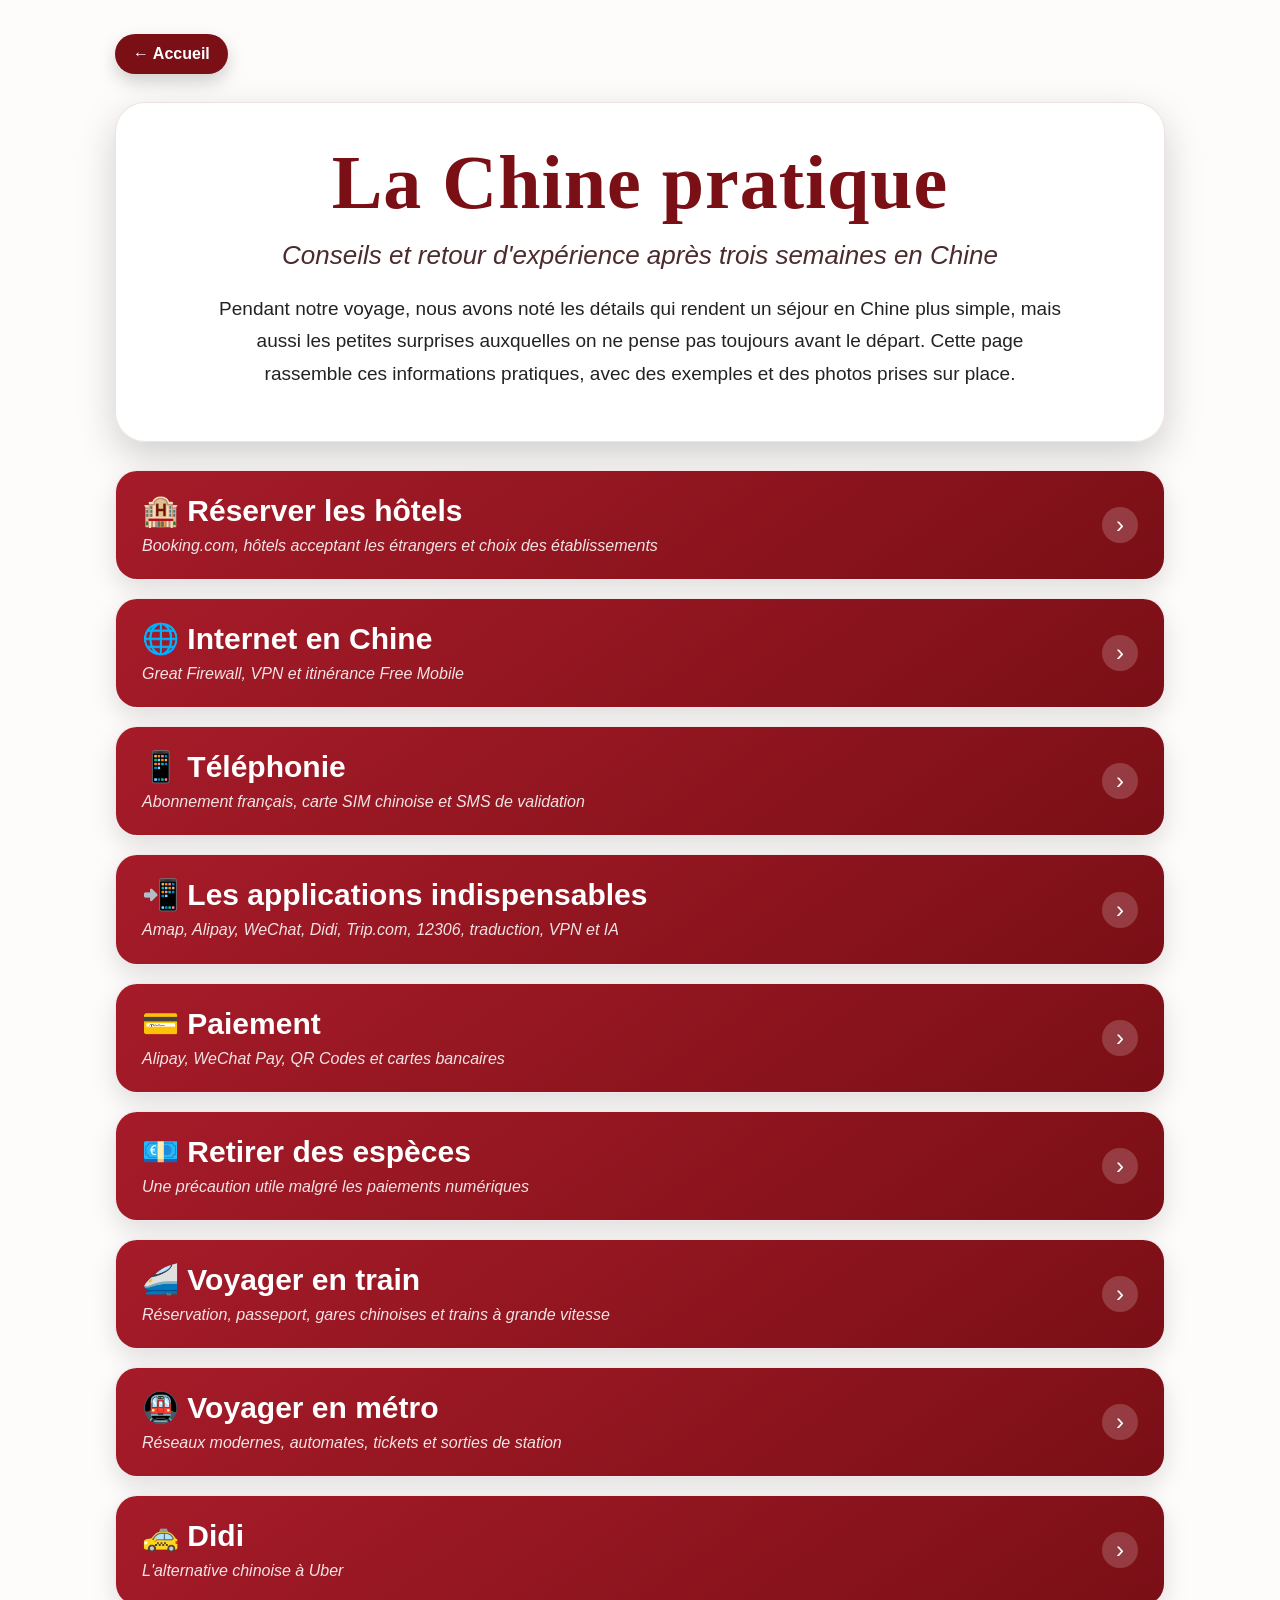
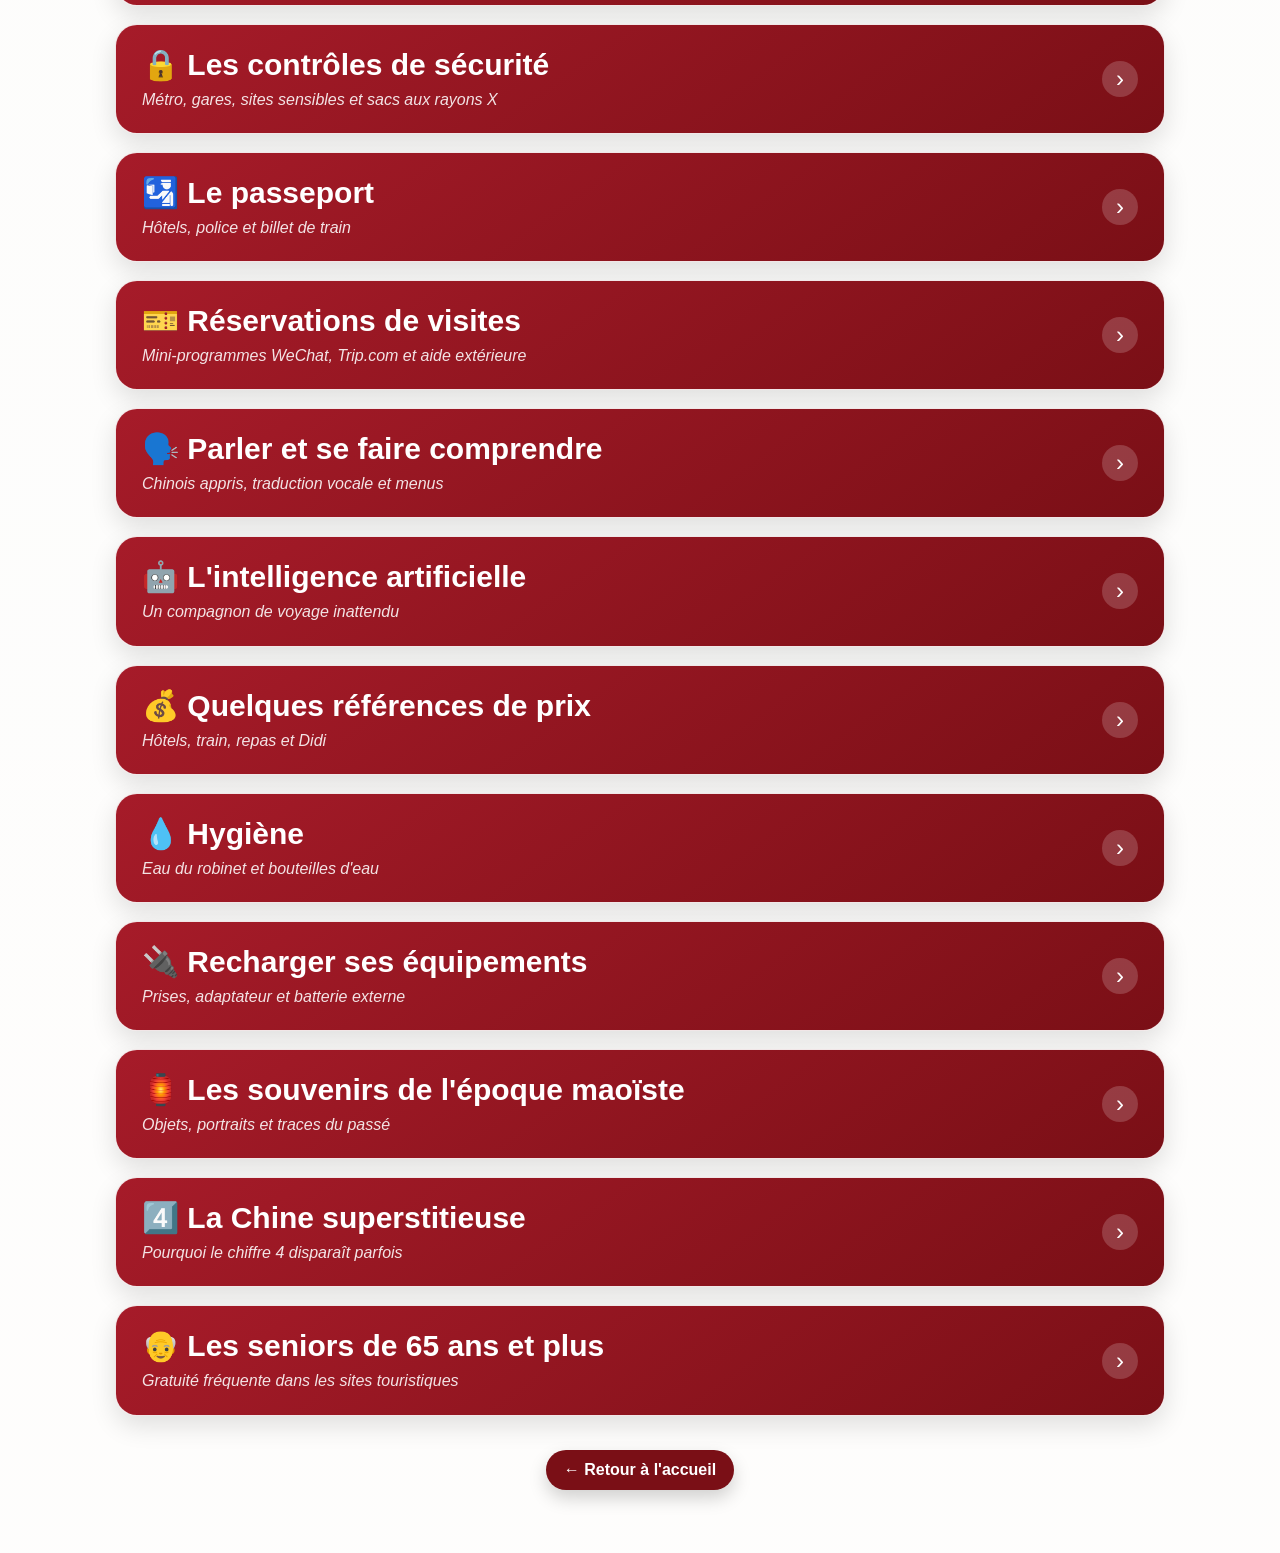
==== commit 60035a28: "Change greeting from 'Hello' to 'Goodbye'" ====
--- a/chinepratique.html
+++ b/chinepratique.html
@@ -1,160 +1,1040 @@
 <!DOCTYPE html>
 <html lang="fr">
 
+
 <head>
-<meta charset="UTF-8">
-<meta name="viewport" content="width=device-width, initial-scale=1.0">
-
-<title>Notes de version - Chine 2026</title>
-
-<style>
-
-body {
-    margin: 0;
-    font-family: "Segoe UI", Arial, sans-serif;
-    background: linear-gradient(135deg, #f8f2e8, #fffaf2);
-    color: #333;
-}
-
-.container {
-    max-width: 900px;
-    margin: 50px auto;
-    padding: 30px;
-}
-
-.card {
-    position: relative;
-    overflow: hidden;
-
-    background: white;
-    border-radius: 18px;
-    padding: 35px;
-    box-shadow: 0 8px 25px rgba(0,0,0,0.12);
-}
-
-/* Filigrane */
-.card::before {
-    content: "";
-    position: absolute;
-    inset: 0;
-
-    background-image: url("templeduciel/3.jpg");
-    background-repeat: no-repeat;
-    background-position: center center;
-    background-size: cover;
-
-    opacity: 0.12;
-
-    pointer-events: none;
-    z-index: 0;
-}
-
-/* Le contenu reste au-dessus du filigrane */
-.card > * {
-    position: relative;
-    z-index: 1;
-}
-
-h1 {
-    text-align: center;
-    color: #a52a2a;
-    font-size: 2.2em;
-    margin-bottom: 10px;
-}
-
-.subtitle {
-    text-align: center;
-    color: #777;
-    margin-bottom: 35px;
-    font-style: italic;
-}
-
-.version {
-    border-left: 5px solid #c0392b;
-    padding-left: 20px;
-    margin-bottom: 30px;
-}
-
-.version h2 {
-    color: #c0392b;
-    margin-top: 0;
-}
-
-ul {
-    line-height: 1.8;
-}
-
-li {
-    margin-bottom: 10px;
-}
-
-.footer {
-    text-align: center;
-    margin-top: 40px;
-    color: #888;
-    font-size: 0.9em;
-}
-
-</style>
-
+    <meta charset="UTF-8">
+    <meta name="viewport" content="width=device-width, initial-scale=1.0">
+    <meta name="author" content="Édith et Jean-Luc Daussy">
+    <meta name="robots" content="index,follow">
+
+    <title>La Chine pratique – VPN, trains, métro, Didi, Alipay et conseils de voyage en Chine</title>
+
+    <meta name="description"
+          content="Conseils pratiques après trois semaines de voyage en Chine : Internet, VPN, Free Mobile, carte SIM chinoise, Amap, Alipay, WeChat Pay, Didi, trains à grande vitesse, métro, hôtels, IA, prises électriques et astuces de terrain.">
+
+    <link rel="canonical" href="https://jldaussy.github.io/Chine2026/chinepratique.html">
+
+    <meta property="og:locale" content="fr_FR">
+    <meta property="og:site_name" content="Voyage en Chine 2026">
+    <meta property="og:title" content="La Chine pratique – Conseils et retour d'expérience">
+    <meta property="og:description" content="Internet, VPN, paiements, trains, métro, Didi, applications, IA et conseils pratiques après trois semaines en Chine.">
+    <meta property="og:type" content="article">
+    <meta property="og:url" content="https://jldaussy.github.io/Chine2026/chinepratique.html">
+    <meta property="og:image" content="https://jldaussy.github.io/Chine2026/photos/chinepratique/departs-pekin-nord.jpg">
+
+    <meta name="twitter:card" content="summary_large_image">
+    <meta name="twitter:title" content="La Chine pratique – Conseils et retour d'expérience">
+    <meta name="twitter:description" content="Conseils pratiques pour voyager en Chine : VPN, paiements, trains, métro, applications, Didi et astuces de terrain.">
+    <meta name="twitter:image" content="https://jldaussy.github.io/Chine2026/photos/chinepratique/departs-pekin-nord.jpg">
+
+    <link rel="icon" href="favicon.ico" sizes="any">
+
+    <!-- Google Analytics -->
+    <script async src="https://www.googletagmanager.com/gtag/js?id=G-W40RTMTJ39"></script>
+    <script>
+      window.dataLayer = window.dataLayer || [];
+      function gtag(){dataLayer.push(arguments);}
+      gtag('js', new Date());
+      gtag('config', 'G-W40RTMTJ39');
+    </script>
+
+    <link rel="stylesheet" href="style.css">
+
+    <script type="application/ld+json">
+    {
+      "@context": "https://schema.org",
+      "@type": "Article",
+      "headline": "La Chine pratique",
+      "alternativeHeadline": "Conseils et retour d'expérience après trois semaines en Chine",
+      "description": "Conseils pratiques après trois semaines de voyage en Chine : Internet, VPN, paiements, trains, métro, Didi, applications, intelligence artificielle et astuces de terrain.",
+      "url": "https://jldaussy.github.io/Chine2026/chinepratique.html",
+      "mainEntityOfPage": {
+        "@type": "WebPage",
+        "@id": "https://jldaussy.github.io/Chine2026/chinepratique.html"
+      },
+      "image": "https://jldaussy.github.io/Chine2026/photos/chinepratique/departs-pekin-nord.jpg",
+      "author": [
+        {
+          "@type": "Person",
+          "name": "Édith Daussy"
+        },
+        {
+          "@type": "Person",
+          "name": "Jean-Luc Daussy"
+        }
+      ],
+      "publisher": {
+        "@type": "Person",
+        "name": "Jean-Luc Daussy"
+      },
+      "inLanguage": "fr-FR",
+      "keywords": [
+        "voyage en Chine",
+        "Chine pratique",
+        "VPN Chine",
+        "Amap",
+        "Alipay",
+        "WeChat Pay",
+        "Didi",
+        "train Chine",
+        "métro Chine",
+        "carte SIM Chine",
+        "Trip.com",
+        "12306"
+      ]
+    }
+    </script>
+
+    <style>
+        body.chine-pratique-body {
+            margin: 0;
+            font-family: Arial, Helvetica, sans-serif;
+            background: #f4efe8;
+            color: #1c1c1c;
+        }
+
+        .pratique-hero {
+            min-height: 100vh;
+            padding: 34px 22px 55px;
+            box-sizing: border-box;
+            background:
+                linear-gradient(rgba(255,255,255,0.82), rgba(255,255,255,0.88)),
+                url('fond-accueil.png') center / cover fixed no-repeat;
+        }
+
+        .pratique-shell {
+            max-width: 1050px;
+            margin: 0 auto;
+        }
+
+        .topbar {
+            display: flex;
+            justify-content: space-between;
+            align-items: center;
+            gap: 18px;
+            margin-bottom: 28px;
+        }
+
+        .home-link {
+            display: inline-flex;
+            align-items: center;
+            gap: 8px;
+            padding: 11px 18px;
+            border-radius: 999px;
+            background: #7a0f16;
+            color: white;
+            text-decoration: none;
+            font-weight: 700;
+            box-shadow: 0 8px 18px rgba(0,0,0,0.18);
+        }
+
+        .home-link:hover {
+            background: #a61b29;
+        }
+
+        .pratique-title-card {
+            text-align: center;
+            background: rgba(255,255,255,0.88);
+            border-radius: 30px;
+            padding: 36px 34px 32px;
+            box-shadow: 0 14px 38px rgba(0,0,0,0.18);
+            border: 1px solid rgba(122,15,22,0.12);
+            margin-bottom: 28px;
+        }
+
+        .pratique-title-card h1 {
+            margin: 0;
+            color: #7a0f16;
+            font-family: Georgia, serif;
+            font-size: clamp(42px, 7vw, 76px);
+            letter-spacing: 1px;
+            text-shadow: none;
+        }
+
+        .pratique-title-card .subtitle {
+            margin: 14px 0 0;
+            font-size: clamp(18px, 2.6vw, 26px);
+            color: #4b2b2e;
+            font-style: italic;
+        }
+
+        .pratique-intro {
+            max-width: 850px;
+            margin: 22px auto 0;
+            font-size: 19px;
+            line-height: 1.7;
+            color: #222;
+        }
+
+        .accordions {
+            display: grid;
+            gap: 18px;
+            margin-top: 28px;
+        }
+
+        details.pratique-item {
+            background: rgba(255,255,255,0.92);
+            border-radius: 22px;
+            box-shadow: 0 10px 26px rgba(0,0,0,0.12);
+            border: 1px solid rgba(122,15,22,0.10);
+            overflow: hidden;
+        }
+
+        details.pratique-item[open] {
+            box-shadow: 0 16px 36px rgba(0,0,0,0.18);
+        }
+
+        .pratique-item summary {
+            list-style: none;
+            cursor: pointer;
+            padding: 22px 26px;
+            display: flex;
+            justify-content: space-between;
+            align-items: center;
+            gap: 20px;
+            background: linear-gradient(145deg, #a61b29, #7a0f16);
+            color: white;
+        }
+
+        .pratique-item summary::-webkit-details-marker {
+            display: none;
+        }
+
+        .summary-text {
+            display: grid;
+            gap: 6px;
+        }
+
+        .summary-title {
+            font-size: clamp(22px, 3vw, 30px);
+            font-weight: 800;
+        }
+
+        .summary-subtitle {
+            font-size: 16px;
+            line-height: 1.45;
+            color: rgba(255,255,255,0.88);
+            font-style: italic;
+        }
+
+        .summary-arrow {
+            flex: 0 0 auto;
+            width: 36px;
+            height: 36px;
+            border-radius: 50%;
+            display: inline-flex;
+            align-items: center;
+            justify-content: center;
+            background: rgba(255,255,255,0.18);
+            font-size: 24px;
+            transition: transform 0.25s ease;
+        }
+
+        details[open] .summary-arrow {
+            transform: rotate(90deg);
+        }
+
+        .pratique-content {
+            padding: 28px 32px 32px;
+            font-size: 18px;
+            line-height: 1.75;
+        }
+
+        .pratique-content h3 {
+            color: #7a0f16;
+            margin: 28px 0 10px;
+            font-size: 24px;
+        }
+
+        .pratique-content p {
+            margin: 0 0 16px;
+        }
+
+        .pratique-content ul {
+            margin: 8px 0 18px 22px;
+            padding: 0;
+        }
+
+        .pratique-content li {
+            margin-bottom: 8px;
+        }
+
+        .note-box {
+            margin: 22px 0;
+            padding: 18px 20px;
+            background: #fff7e6;
+            border-left: 6px solid #c99700;
+            border-radius: 14px;
+        }
+
+        .pratique-figure {
+            margin: 24px auto;
+            max-width: 760px;
+            text-align: center;
+        }
+
+        .pratique-figure img {
+            width: 100%;
+            max-height: 520px;
+            object-fit: contain;
+            border-radius: 18px;
+            box-shadow: 0 12px 28px rgba(0,0,0,0.22);
+            background: #ddd;
+            cursor: zoom-in;
+        }
+
+        .pratique-figure figcaption {
+            margin-top: 10px;
+            font-size: 15px;
+            color: #555;
+            font-style: italic;
+        }
+
+        .figure-grid {
+            display: grid;
+            grid-template-columns: repeat(2, minmax(0, 1fr));
+            gap: 22px;
+            align-items: start;
+            margin: 24px auto;
+            max-width: 980px;
+        }
+
+        .figure-grid .pratique-figure {
+            margin: 0;
+            max-width: none;
+        }
+
+        .app-link {
+            color: #7a0f16;
+            text-decoration: none;
+            border-bottom: 1px dotted rgba(122, 15, 22, 0.6);
+        }
+
+        .app-link:hover {
+            color: #a61b29;
+            border-bottom-style: solid;
+        }
+
+        .table-wrap {
+            overflow-x: auto;
+            margin: 20px 0;
+            border-radius: 16px;
+            box-shadow: 0 8px 22px rgba(0,0,0,0.08);
+        }
+
+        table.pratique-table {
+            width: 100%;
+            border-collapse: collapse;
+            background: white;
+            min-width: 620px;
+        }
+
+        .pratique-table th,
+        .pratique-table td {
+            padding: 12px 14px;
+            border-bottom: 1px solid #eadede;
+            text-align: left;
+        }
+
+        .pratique-table th {
+            background: #7a0f16;
+            color: white;
+        }
+
+        .pratique-table tr:last-child td {
+            border-bottom: none;
+        }
+
+        .page-bottom {
+            text-align: center;
+            margin: 34px 0 8px;
+        }
+
+        .image-lightbox {
+            display: none;
+            position: fixed;
+            inset: 0;
+            background: rgba(0,0,0,0.88);
+            z-index: 3000;
+            align-items: center;
+            justify-content: center;
+            padding: 24px;
+            box-sizing: border-box;
+            overflow: hidden;
+        }
+
+        .image-lightbox.show {
+            display: flex;
+        }
+
+        .image-lightbox img {
+            max-width: 96vw;
+            max-height: 90vh;
+            object-fit: contain;
+            border-radius: 12px;
+            box-shadow: 0 16px 45px rgba(0,0,0,0.55);
+            transform-origin: center center;
+            transition: transform 0.08s ease-out;
+            cursor: zoom-in;
+            user-select: none;
+            -webkit-user-drag: none;
+        }
+
+        .image-lightbox img.zoomed {
+            cursor: grab;
+        }
+
+        .image-lightbox img.dragging {
+            cursor: grabbing;
+            transition: none;
+        }
+
+        .lightbox-close {
+            position: fixed;
+            top: 18px;
+            right: 24px;
+            width: 44px;
+            height: 44px;
+            border-radius: 50%;
+            border: none;
+            background: rgba(255,255,255,0.92);
+            color: #111;
+            font-size: 28px;
+            cursor: pointer;
+        }
+
+        @media (max-width: 700px) {
+            .pratique-hero {
+                padding: 18px 12px 36px;
+                background-attachment: scroll;
+            }
+
+            .topbar {
+                justify-content: center;
+            }
+
+            .pratique-title-card {
+                padding: 26px 18px 24px;
+                border-radius: 22px;
+            }
+
+            .pratique-intro {
+                font-size: 16px;
+            }
+
+            .pratique-item summary {
+                padding: 18px;
+                align-items: flex-start;
+            }
+
+            .summary-subtitle {
+                font-size: 14px;
+            }
+
+            .summary-arrow {
+                width: 30px;
+                height: 30px;
+                font-size: 20px;
+                margin-top: 3px;
+            }
+
+            .pratique-content {
+                padding: 22px 18px 26px;
+                font-size: 16px;
+            }
+
+            .pratique-content h3 {
+                font-size: 21px;
+            }
+
+            .figure-grid {
+                grid-template-columns: 1fr;
+            }
+        }
+    </style>
 </head>
 
-<body>
-
-<div class="container">
-
-<div class="card">
-
-<h1>Notes de version</h1>
-
-<div class="subtitle">
-Carnet de voyage interactif - Chine 2026
-</div>
-
-<div class="version">
-
-<h2>Version du 21 juillet 2026</h2>
-
-<ul>
-
-
-<li>
-Une nouvelle rubrique <strong>« La Chine pratique »</strong> fait son apparition.
-Elle rassemble les informations utiles au voyage :
-applications indispensables, paiements, transports,
-réservations, conseils pratiques et autres informations
-pour faciliter un séjour en Chine.
-</li>
-
-
-<li>
-🎵 Une musique chinoise différente accompagne désormais chaque slideshow,
-adaptée à l'ambiance de chaque étape du voyage.
-</li>
-
-<li>
-ℹ️ Lorsqu'une photo possède des informations explicatives
-(bouton « i » en bas à droite), le bouton est animé et un son « ding »
-attire l'attention du visiteur.
-</li>
-
-<li>
-📷 Les photos des diaporamas sont maintenant numérotées.
-</li>
-
-</ul>
-
-</div>
-
-<div class="footer">
-Dernière mise à jour : 21 juillet 2026<br>
-Édith &amp; Jean-Luc Daussy
-</div>
-
-</div>
-
-</div>
-
+
+<body class="chine-pratique-body">
+    <main class="pratique-hero">
+        <div class="pratique-shell">
+            <div class="topbar">
+                <a class="home-link" href="index.html">← Accueil</a>
+            </div>
+
+            <header class="pratique-title-card">
+                <h1>La Chine pratique</h1>
+                <p class="subtitle">Conseils et retour d'expérience après trois semaines en Chine</p>
+                <div class="pratique-intro">
+                    <p>Pendant notre voyage, nous avons noté les détails qui rendent un séjour en Chine plus simple, mais aussi les petites surprises auxquelles on ne pense pas toujours avant le départ. Cette page rassemble ces informations pratiques, avec des exemples et des photos prises sur place.</p>
+                </div>
+            </header>
+
+            <section class="accordions" aria-label="Conseils pratiques pour voyager en Chine">
+                <details class="pratique-item">
+                    <summary>
+                        <span class="summary-text"><span class="summary-title">🏨 Réserver les hôtels</span><span class="summary-subtitle">Booking.com, hôtels acceptant les étrangers et choix des établissements</span></span>
+                        <span class="summary-arrow">›</span>
+                    </summary>
+                    <div class="pratique-content">
+                        <p>La plateforme que nous avons utilisée le plus souvent est <strong>Booking.com</strong>, qui propose un très grand choix d'établissements et permet généralement une annulation gratuite jusqu'à quelques jours avant l'arrivée.</p>
+                        <p>En Chine, les hôtels doivent être autorisés à accueillir des étrangers. Ce n'est pratiquement plus un problème dans les grandes villes ni sur Booking, mais il peut encore arriver que certains petits établissements n'acceptent que des clients chinois. Il est donc préférable de réserver via une plateforme internationale permettant de vérifier que les voyageurs étrangers sont bien acceptés.</p>
+                    </div>
+                </details>
+
+                <details class="pratique-item">
+                    <summary>
+                        <span class="summary-text"><span class="summary-title">🌐 Internet en Chine</span><span class="summary-subtitle">Great Firewall, VPN et itinérance Free Mobile</span></span>
+                        <span class="summary-arrow">›</span>
+                    </summary>
+                    <div class="pratique-content">
+                        <p>En Chine, le gouvernement a mis en place un système de filtrage d'Internet appelé le <strong>Great Firewall</strong> (en chinois : 防火长城, <em>Fánghuǒ Chángchéng</em>, littéralement « Grande Muraille pare-feu »). Depuis de nombreuses années, l'accès aux applications et services étrangers est progressivement restreint.</p>
+                        <p>L'utilisation d'un <strong>VPN</strong> permet généralement de contourner ces blocages. Lors de notre séjour en 2026, nous avons utilisé <strong><a class="app-link" href="https://play.google.com/store/apps/details?id=com.astrill.astrillvpn" target="_blank" rel="noopener">Astrill VPN</a></strong>, qui s'est révélé très fiable.</p>
+                        <p>Notre abonnement <strong>Free Mobile</strong> nous a également souvent permis d'accéder à des services normalement bloqués. Cela s'explique probablement par le fait que les données étaient acheminées en itinérance, via des serveurs situés hors de Chine. Le trafic Internet ne transitait donc pas entièrement comme celui d'une carte SIM chinoise classique. Ce fonctionnement n'était toutefois pas garanti à 100 % selon les réseaux utilisés.</p>
+                    </div>
+                </details>
+
+                <details class="pratique-item">
+                    <summary>
+                        <span class="summary-text"><span class="summary-title">📱 Téléphonie</span><span class="summary-subtitle">Abonnement français, carte SIM chinoise et SMS de validation</span></span>
+                        <span class="summary-arrow">›</span>
+                    </summary>
+                    <div class="pratique-content">
+                        <p>Pour téléphoner, consulter Internet ou utiliser la plupart des applications, notre abonnement <strong>Free Mobile</strong> s'est révélé largement suffisant.</p>
+                        <p>En revanche, certaines applications chinoises nécessitent impérativement un <strong>numéro de téléphone chinois</strong>, notamment pour recevoir un SMS de validation lors de l'inscription.</p>
+                        <p>Nous avons acheté une carte SIM <strong>China Mobile</strong>, facile à obtenir dans une grande agence. La couverture s'est révélée excellente dans toutes les régions traversées. Attention toutefois : les petites boutiques ne sont pas toujours habilitées à délivrer une carte SIM à un étranger.</p>
+                    </div>
+                </details>
+
+                <details class="pratique-item">
+                    <summary>
+                        <span class="summary-text"><span class="summary-title">📲 Les applications indispensables</span><span class="summary-subtitle">Amap, Alipay, WeChat, Didi, Trip.com, 12306, traduction, VPN et IA</span></span>
+                        <span class="summary-arrow">›</span>
+                    </summary>
+                    <div class="pratique-content">
+                        <p>Avant de partir, nous vous conseillons d'installer les principales applications utilisées en Chine. Elles facilitent considérablement les déplacements, les paiements, les réservations et la communication.</p>
+
+                        <h3>🗺️ <a class="app-link" href="https://play.google.com/store/apps/details?id=com.autonavi.minimap" target="_blank" rel="noopener">Amap</a> / Gaode Maps</h3>
+                        <p><strong><a class="app-link" href="https://play.google.com/store/apps/details?id=com.autonavi.minimap" target="_blank" rel="noopener">Amap</a></strong>, également appelée <strong>Gaode Maps</strong>, est l'application de cartographie de référence en Chine. Elle permet de préparer un itinéraire à pied, en voiture ou en transports en commun, de connaître les correspondances du métro, de retrouver la bonne sortie d'une station et de rechercher un hôtel, un restaurant ou une gare.</p>
+                        <p><strong>Google Maps</strong> fonctionne très mal en Chine. Les cartes chinoises utilisent un système de coordonnées différent de celui employé par Google, ce qui explique les décalages parfois importants entre la position GPS réelle et la position affichée. Amap est donc devenue notre application de navigation quotidienne.</p>
+                        <p>L'inscription nécessite généralement un numéro de téléphone chinois. L'application est principalement en chinois, mais il est possible de rechercher de nombreux sites touristiques en anglais.</p>
+
+                        <div class="figure-grid">
+                            <figure class="pratique-figure">
+                                <img src="photos/chinepratique/trajetamappied.jpg" alt="Itinéraire à pied dans Amap">
+                                <figcaption>Amap calcule précisément les itinéraires à pied, avec le temps de parcours et les indications de direction.</figcaption>
+                            </figure>
+                            <figure class="pratique-figure">
+                                <img src="photos/chinepratique/trajetamapmetro.jpg" alt="Itinéraire en métro dans Amap">
+                                <figcaption>Pour les trajets en métro, Amap indique les correspondances, la durée du trajet et le numéro de la sortie à emprunter.</figcaption>
+                            </figure>
+                        </div>
+
+                        <h3>💳 <a class="app-link" href="https://play.google.com/store/apps/details?id=com.eg.android.AlipayGphone" target="_blank" rel="noopener">Alipay</a></h3>
+                        <p><strong><a class="app-link" href="https://play.google.com/store/apps/details?id=com.eg.android.AlipayGphone" target="_blank" rel="noopener">Alipay</a></strong> est sans doute l'application la plus indispensable du voyage. Elle sert à payer avec un QR Code, à utiliser <a class="app-link" href="https://play.google.com/store/apps/details?id=com.sdu.didi.psnger" target="_blank" rel="noopener">Didi</a>, à régler de nombreuses petites dépenses et à accéder à certains services. Nous l'avons utilisée plusieurs dizaines de fois par jour.</p>
+
+                        <h3>💬 <a class="app-link" href="https://play.google.com/store/apps/details?id=com.tencent.mm" target="_blank" rel="noopener">WeChat</a></h3>
+                        <p><strong><a class="app-link" href="https://play.google.com/store/apps/details?id=com.tencent.mm" target="_blank" rel="noopener">WeChat</a></strong> est l'application de messagerie incontournable en Chine. Elle permet aussi d'utiliser <strong>WeChat Pay</strong> et d'accéder à des mini-programmes nécessaires à certaines réservations, par exemple pour Tian'anmen ou certaines attractions touristiques.</p>
+
+                        <h3>🚕 <a class="app-link" href="https://play.google.com/store/apps/details?id=com.sdu.didi.psnger" target="_blank" rel="noopener">Didi</a></h3>
+                        <p><strong><a class="app-link" href="https://play.google.com/store/apps/details?id=com.sdu.didi.psnger" target="_blank" rel="noopener">Didi</a></strong> est l'équivalent chinois d'Uber. Les prix sont généralement très faibles. L'application peut être utilisée directement depuis <a class="app-link" href="https://play.google.com/store/apps/details?id=com.eg.android.AlipayGphone" target="_blank" rel="noopener">Alipay</a>, ce qui évite parfois d'installer Didi séparément.</p>
+
+                        <h3>🚄 <a class="app-link" href="https://play.google.com/store/apps/details?id=ctrip.english" target="_blank" rel="noopener">Trip.com</a></h3>
+                        <p><strong><a class="app-link" href="https://play.google.com/store/apps/details?id=ctrip.english" target="_blank" rel="noopener">Trip.com</a></strong> nous a servi pour réserver des trains (plus facilement qu'avec 12306) et parfois certaines visites. Son interface en français ou en anglais simplifie beaucoup les démarches, notamment pour les voyageurs qui ne lisent pas le chinois.</p>
+
+                        <h3>🚅 <a class="app-link" href="https://play.google.com/store/apps/details?id=com.MobileTicket" target="_blank" rel="noopener">12306</a></h3>
+                        <p><strong><a class="app-link" href="https://play.google.com/store/apps/details?id=com.MobileTicket" target="_blank" rel="noopener">12306</a></strong> est l'application officielle des chemins de fer chinois. Elle permet de réserver directement les billets de train, mais son utilisation avec un passeport étranger peut être plus complexe que <a class="app-link" href="https://play.google.com/store/apps/details?id=ctrip.english" target="_blank" rel="noopener">Trip.com</a>.</p>
+
+                        <h3>🌍 <a class="app-link" href="https://play.google.com/store/apps/details?id=com.google.android.apps.translate" target="_blank" rel="noopener">Google Translate</a></h3>
+                        <p>Même si nous apprenons le chinois depuis plusieurs années, <strong><a class="app-link" href="https://play.google.com/store/apps/details?id=com.google.android.apps.translate" target="_blank" rel="noopener">Google Translate</a></strong> nous a souvent aidés à traduire des menus, à comprendre certains panneaux ou à communiquer ponctuellement. La traduction instantanée par appareil photo est particulièrement pratique.</p>
+
+                        <h3>🔐 <a class="app-link" href="https://play.google.com/store/apps/details?id=com.astrill.astrillvpn" target="_blank" rel="noopener">Astrill VPN</a></h3>
+                        <p><strong><a class="app-link" href="https://play.google.com/store/apps/details?id=com.astrill.astrillvpn" target="_blank" rel="noopener">Astrill VPN</a></strong> a été notre VPN durant tout le séjour. Il nous a permis d'accéder aux principaux services occidentaux lorsque cela était nécessaire.</p>
+
+                        <h3>🤖 <a class="app-link" href="https://play.google.com/store/apps/details?id=com.openai.chatgpt" target="_blank" rel="noopener">ChatGPT</a>, <a class="app-link" href="https://play.google.com/store/apps/details?id=com.google.android.apps.bard" target="_blank" rel="noopener">Gemini</a> et <a class="app-link" href="https://play.google.com/store/apps/details?id=com.microsoft.copilot" target="_blank" rel="noopener">Copilot</a></h3>
+                        <p>Les applications d'intelligence artificielle ne sont pas seulement des outils de traduction. Elles peuvent expliquer un monument, commenter une visite, traduire une inscription, comprendre le fonctionnement d'un appareil ou donner un éclairage historique en quelques secondes.</p>
+                    </div>
+                </details>
+
+                <details class="pratique-item">
+                    <summary>
+                        <span class="summary-text"><span class="summary-title">💳 Paiement</span><span class="summary-subtitle">Alipay, WeChat Pay, QR Codes et cartes bancaires</span></span>
+                        <span class="summary-arrow">›</span>
+                    </summary>
+                    <div class="pratique-content">
+                        <p>En Chine, le <strong>QR Code</strong> est de très loin le principal moyen de paiement. Les deux applications indispensables sont <strong><a class="app-link" href="https://play.google.com/store/apps/details?id=com.eg.android.AlipayGphone" target="_blank" rel="noopener">Alipay</a></strong> et <strong>WeChat Pay</strong>.</p>
+                        <p>Une carte bancaire internationale, Visa ou Mastercard, peut être enregistrée dans chacune d'elles. Le fonctionnement est simple : soit vous scannez le QR Code du commerçant et saisissez le montant, soit le commerçant scanne votre propre QR Code.</p>
+
+                        <figure class="pratique-figure">
+                            <img src="photos/chinepratique/qrmetro.jpg" alt="QR code pour l'achat d'un ticket de métro">
+                            <figcaption>QR Code pour l'achat d'un ticket de métro.</figcaption>
+                        </figure>
+
+                        <figure class="pratique-figure">
+                            <img src="photos/chinepratique/oranges.jpg" alt="QR code pour l'achat d'oranges auprès d'un producteur">
+                            <figcaption>QR Code pour l'achat d'oranges auprès d'un producteur qui vend en ville.</figcaption>
+                        </figure>
+
+                        <figure class="pratique-figure">
+                            <img src="photos/chinepratique/eau.jpg" alt="QR code pour acheter des bouteilles d'eau sans vendeur sur place">
+                            <figcaption>QR Code pour acheter des bouteilles d'eau, sans vendeur sur place.</figcaption>
+                        </figure>
+
+                        <p>Ce système est utilisé absolument partout, aussi bien dans les grands magasins que chez les vendeurs de rue, et même pour les offrandes dans certains temples.</p>
+                        <p>À Pékin et Shanghai, la carte Visa est également acceptée dans beaucoup de commerces. Elle permet même de régler directement les trajets de métro : il suffit de présenter la carte bancaire à l'entrée puis à la sortie.</p>
+                    </div>
+                </details>
+
+                <details class="pratique-item">
+                    <summary>
+                        <span class="summary-text"><span class="summary-title">💶 Retirer des espèces</span><span class="summary-subtitle">Une précaution utile malgré les paiements numériques</span></span>
+                        <span class="summary-arrow">›</span>
+                    </summary>
+                    <div class="pratique-content">
+                        <p>Dans les grandes villes, il est très facile de retirer des espèces dans un distributeur automatique. Pendant les dix-huit premiers jours de notre voyage, ces espèces ne nous ont pourtant servi à rien : nous payions tout avec <strong>WeChat Pay</strong> ou <strong><a class="app-link" href="https://play.google.com/store/apps/details?id=com.eg.android.AlipayGphone" target="_blank" rel="noopener">Alipay</a></strong>.</p>
+                        <p>C'est à notre arrivée à Shanghai que nos applications de paiement ont décidé de ne plus fonctionner, en raison d'une « suspicion de fraude ». Heureusement, les cartes de paiement étaient acceptées presque partout à Shanghai puis à Pékin, et nos espèces nous ont également été utiles.</p>
+                        <div class="note-box"><strong>Conseil simple :</strong> même si l'on pense ne jamais utiliser d'espèces en Chine, il est prudent d'en conserver un peu sur soi.</div>
+                    </div>
+                </details>
+
+                <details class="pratique-item">
+                    <summary>
+                        <span class="summary-text"><span class="summary-title">🚄 Voyager en train</span><span class="summary-subtitle">Réservation, passeport, gares chinoises et trains à grande vitesse</span></span>
+                        <span class="summary-arrow">›</span>
+                    </summary>
+                    <div class="pratique-content">
+                        <h3>Réserver</h3>
+                        <p>L'application officielle est <strong><a class="app-link" href="https://play.google.com/store/apps/details?id=com.MobileTicket" target="_blank" rel="noopener">12306</a></strong>. S'y inscrire avec un passeport étranger n'est pas toujours simple. Les billets sont généralement mis en vente <strong>15 jours avant le départ</strong>.</p>
+                        <p>Une excellente alternative est <strong><a class="app-link" href="https://play.google.com/store/apps/details?id=ctrip.english" target="_blank" rel="noopener">Trip.com</a></strong>. On peut y réserver plus longtemps à l'avance. Trip.com reste soumis aux mêmes règles que les particuliers, mais dès que les ventes ouvrent sur 12306, la plateforme effectue automatiquement la réservation pour votre compte.</p>
+
+                        <h3>Le billet</h3>
+                        <p>En réalité, il n'y a pratiquement plus de billet papier. Votre <strong>passeport</strong> devient votre billet de train. Il est présenté à l'entrée de la gare, lors de l'accès au quai et parfois lors d'un contrôle à bord.</p>
+
+                        <figure class="pratique-figure">
+                            <img src="photos/chinepratique/controletrain.jpg" alt="Contrôle du passeport avant l'accès au quai">
+                            <figcaption>Contrôle du passeport avant l'accès au quai.</figcaption>
+                        </figure>
+
+                        <h3>La gare</h3>
+                        <p>Les gares chinoises sont immenses. Certaines possèdent plusieurs halls d'attente et, dans les grandes villes, il existe souvent plusieurs gares principales : gare du Nord, du Sud, de l'Est ou de l'Ouest. Lorsqu'on les cherche dans <strong><a class="app-link" href="https://play.google.com/store/apps/details?id=com.autonavi.minimap" target="_blank" rel="noopener">Amap</a></strong>, dans le métro ou sur <strong><a class="app-link" href="https://play.google.com/store/apps/details?id=com.sdu.didi.psnger" target="_blank" rel="noopener">Didi</a></strong>, il est donc indispensable d'identifier précisément la bonne gare.</p>
+
+                        <div class="table-wrap">
+                            <table class="pratique-table">
+                                <thead><tr><th>Français</th><th>Pinyin</th><th>Chinois</th></tr></thead>
+                                <tbody>
+                                    <tr><td>Nord</td><td><strong>běi</strong></td><td><strong>北</strong></td></tr>
+                                    <tr><td>Sud</td><td><strong>nán</strong></td><td><strong>南</strong></td></tr>
+                                    <tr><td>Est</td><td><strong>dōng</strong></td><td><strong>东</strong></td></tr>
+                                    <tr><td>Ouest</td><td><strong>xī</strong></td><td><strong>西</strong></td></tr>
+                                </tbody>
+                            </table>
+                        </div>
+
+                        <p>Par exemple, <strong>Beijing North Railway Station</strong>, <strong>Beijing Bei</strong> et <strong>北京北</strong> désignent tous la <strong>gare de Pékin-Nord</strong>. De même, <strong>Beijing South</strong> correspond à <strong>北京南</strong>, et <strong>Xi'an North</strong> à <strong>西安北</strong>.</p>
+
+                        <div class="note-box"><strong>Astuce :</strong> avant de partir, notez ou faites une capture d'écran du nom de votre gare en chinois. Cela peut être très utile pour prendre un Didi, demander son chemin ou acheter un ticket de métro.</div>
+
+                        <p>Pour accéder au quai, il faut ensuite repérer la <strong>porte d'embarquement</strong> indiquée sur les panneaux de départ. Ces panneaux sont souvent affichés principalement en chinois. Connaître l'écriture chinoise de sa destination facilite donc grandement le repérage. Le numéro du train, par exemple <strong>G88</strong> ou <strong>D305</strong>, est également indiqué.</p>
+
+                        <figure class="pratique-figure">
+                            <img src="photos/chinepratique/departs-pekin-nord.jpg" alt="Panneau des départs de la gare de Pékin Nord">
+                            <figcaption>Panneau des départs de la gare de Pékin Nord. Les informations sont principalement affichées en chinois.</figcaption>
+                        </figure>
+
+                        <p>L'accès au quai n'ouvre généralement qu'une quinzaine de minutes avant le départ. Une fois les contrôles effectués, l'embarquement est rapide et les trains partent presque toujours à l'heure.</p>
+
+                        <h3>Confort, vitesse et ponctualité</h3>
+                        <p>Les trains que nous avons pris étaient toujours des trains à grande vitesse. En Chine, il faut distinguer le type de service, indiqué par une lettre comme G, D ou C, et le type de rame, par exemple CRH ou CR400.</p>
+
+                        <div class="table-wrap">
+                            <table class="pratique-table">
+                                <thead><tr><th>Type</th><th>Nom chinois</th><th>Vitesse maximale en service</th></tr></thead>
+                                <tbody>
+                                    <tr><td>G</td><td>高铁 (<em>Gāotiě</em>)</td><td>350 km/h</td></tr>
+                                    <tr><td>D</td><td>动车 (<em>Dòngchē</em>)</td><td>250 km/h, parfois 160 km/h</td></tr>
+                                    <tr><td>C</td><td>城际 (<em>Chéngjì</em>)</td><td>200 à 350 km/h selon les lignes interurbaines</td></tr>
+                                </tbody>
+                            </table>
+                        </div>
+
+                        <div class="table-wrap">
+                            <table class="pratique-table">
+                                <thead><tr><th>Famille</th><th>Nom</th><th>Vitesse commerciale</th></tr></thead>
+                                <tbody>
+                                    <tr><td>CRH1 / CRH2 / CRH5</td><td>Hexie (和谐号)</td><td>250 km/h</td></tr>
+                                    <tr><td>CRH2C / CRH3</td><td>Hexie</td><td>350 km/h</td></tr>
+                                    <tr><td>CRH380A/B/C</td><td>Hexie</td><td>350 km/h</td></tr>
+                                    <tr><td>CR200</td><td>Fuxing (复兴号)</td><td>160 km/h</td></tr>
+                                    <tr><td>CR300</td><td>Fuxing</td><td>250 km/h</td></tr>
+                                    <tr><td>CR400AF / BF</td><td>Fuxing</td><td>350 km/h</td></tr>
+                                    <tr><td>CR450AF / BF</td><td>Nouvelle génération</td><td>400 km/h, mise en service en cours</td></tr>
+                                </tbody>
+                            </table>
+                        </div>
+
+                        <figure class="pratique-figure">
+                            <img src="photos/chinepratique/fuxing.jpg" alt="Intérieur d'un train Fuxing CR400">
+                            <figcaption>Intérieur d'un train Fuxing CR400.</figcaption>
+                        </figure>
+                    </div>
+                </details>
+
+                <details class="pratique-item">
+                    <summary>
+                        <span class="summary-text"><span class="summary-title">🚇 Voyager en métro</span><span class="summary-subtitle">Réseaux modernes, automates, tickets et sorties de station</span></span>
+                        <span class="summary-arrow">›</span>
+                    </summary>
+                    <div class="pratique-content">
+                        <p>Dans toutes les grandes villes que nous avons visitées — Pékin, Shanghai, Xi'an, Nankin ou Hangzhou — le réseau de métro est dense, moderne et très efficace.</p>
+                        <p>Pour préparer un trajet, nous utilisions <strong><a class="app-link" href="https://play.google.com/store/apps/details?id=com.autonavi.minimap" target="_blank" rel="noopener">Amap</a></strong>, qui indique les correspondances, le temps de parcours et souvent le numéro ou la lettre de la sortie à utiliser une fois arrivé.</p>
+                        <p>Pour acheter un ticket, il faut sélectionner la station de destination sur un distributeur automatique, puis payer avec <strong><a class="app-link" href="https://play.google.com/store/apps/details?id=com.eg.android.AlipayGphone" target="_blank" rel="noopener">Alipay</a></strong>, <strong>WeChat Pay</strong> ou parfois une carte bancaire. Selon les villes, le ticket prend la forme d'une carte ou d'un jeton.</p>
+
+                        <figure class="pratique-figure">
+                            <img src="photos/chinepratique/ticketmetro.jpg" alt="Carte ou ticket de métro en Chine">
+                            <figcaption>Carte ou ticket de métro.</figcaption>
+                        </figure>
+
+                        <figure class="pratique-figure">
+                            <img src="photos/chinepratique/jetonnankin.jpg" alt="Jeton du métro de Nankin">
+                            <figcaption>Jeton du métro de Nankin.</figcaption>
+                        </figure>
+
+                        <p>À l'arrivée, il suffit d'insérer la carte ou le jeton dans le portillon de sortie. Compte tenu du faible coût des trajets, nous n'avons pas pris de carte multi-trajets.</p>
+                    </div>
+                </details>
+
+                <details class="pratique-item">
+                    <summary>
+                        <span class="summary-text"><span class="summary-title">🚕 Didi</span><span class="summary-subtitle">L'alternative chinoise à Uber</span></span>
+                        <span class="summary-arrow">›</span>
+                    </summary>
+                    <div class="pratique-content">
+                        <p>En Chine, Uber n'existe pas. Son équivalent est <strong><a class="app-link" href="https://play.google.com/store/apps/details?id=com.sdu.didi.psnger" target="_blank" rel="noopener">Didi</a></strong>, dont le fonctionnement est quasiment identique. Les prix sont généralement très faibles.</p>
+                        <p>L'application peut être utilisée directement depuis <strong><a class="app-link" href="https://play.google.com/store/apps/details?id=com.eg.android.AlipayGphone" target="_blank" rel="noopener">Alipay</a></strong>, sans installer l'application <a class="app-link" href="https://play.google.com/store/apps/details?id=com.sdu.didi.psnger" target="_blank" rel="noopener">Didi</a> elle-même, ce qui simplifie beaucoup les choses. Les chauffeurs ne parlent généralement pas anglais, mais comme l'itinéraire est déjà indiqué dans l'application, cela ne pose pas de difficulté particulière.</p>
+
+                        <figure class="pratique-figure">
+                            <img src="photos/chinepratique/reservationdidi.jpg" alt="Réservation d'un trajet Didi">
+                            <figcaption>Réservation d'un Didi : l'application affiche le temps d'attente, le prix estimé, le véhicule et la progression du chauffeur jusqu'au point de rendez-vous.</figcaption>
+                        </figure>
+                    </div>
+                </details>
+
+                <details class="pratique-item">
+                    <summary>
+                        <span class="summary-text"><span class="summary-title">🔒 Les contrôles de sécurité</span><span class="summary-subtitle">Métro, gares, sites sensibles et sacs aux rayons X</span></span>
+                        <span class="summary-arrow">›</span>
+                    </summary>
+                    <div class="pratique-content">
+                        <p>En Chine, les contrôles sont omniprésents. Chaque fois que l'on prend le métro, tous les bagages, même un simple sac à dos, passent au scanner. Le même contrôle est effectué à l'entrée de toutes les gares.</p>
+                        <p>Ces contrôles sont rapides et font partie du quotidien. Ils ne doivent pas inquiéter les visiteurs.</p>
+
+                        <figure class="pratique-figure">
+                            <img src="photos/chinepratique/controletiananmen.jpg" alt="Contrôle d'accès à la place Tian'anmen">
+                            <figcaption>Contrôle d'accès à la place Tian'anmen.</figcaption>
+                        </figure>
+                    </div>
+                </details>
+
+                <details class="pratique-item">
+                    <summary>
+                        <span class="summary-text"><span class="summary-title">🛂 Le passeport</span><span class="summary-subtitle">Hôtels, police et billet de train</span></span>
+                        <span class="summary-arrow">›</span>
+                    </summary>
+                    <div class="pratique-content">
+                        <p>Le passeport est le document le plus important du voyage. Chaque hôtel le photographie afin d'effectuer la déclaration obligatoire auprès de la police.</p>
+
+                        <figure class="pratique-figure">
+                            <img src="photos/chinepratique/photocopiepasseport.jpg" alt="Photocopie du passeport à l'hôtel">
+                            <figcaption>Photocopie du passeport à l'hôtel Ruilan de Nankin.</figcaption>
+                        </figure>
+
+                        <p>Il sert également de billet de train. Nous vous conseillons donc de toujours l'avoir sur vous, plutôt que de le laisser à l'hôtel.</p>
+                    </div>
+                </details>
+
+                <details class="pratique-item">
+                    <summary>
+                        <span class="summary-text"><span class="summary-title">🎫 Réservations de visites</span><span class="summary-subtitle">Mini-programmes WeChat, Trip.com et aide extérieure</span></span>
+                        <span class="summary-arrow">›</span>
+                    </summary>
+                    <div class="pratique-content">
+                        <p>L'accès à la place Tian'anmen, la visite du mausolée de l'empereur Qin Shi Huang et de l'armée enterrée de Xi'an, ainsi que de nombreuses autres attractions, peuvent se réserver à l'aide des <strong>mini-programmes WeChat</strong>.</p>
+                        <p>Pour cela, il peut être utile de se faire aider par une personne chinoise, ou même par une IA capable de traduire les écrans. Certaines attractions peuvent aussi se réserver sur <strong><a class="app-link" href="https://play.google.com/store/apps/details?id=ctrip.english" target="_blank" rel="noopener">Trip.com</a></strong>.</p>
+                    </div>
+                </details>
+
+                <details class="pratique-item">
+                    <summary>
+                        <span class="summary-text"><span class="summary-title">🗣️ Parler et se faire comprendre</span><span class="summary-subtitle">Chinois appris, traduction vocale et menus</span></span>
+                        <span class="summary-arrow">›</span>
+                    </summary>
+                    <div class="pratique-content">
+                        <p>Nous apprenons le chinois depuis de nombreuses années. Malgré cela, la langue restant complexe, nous avons parfois eu recours à <strong><a class="app-link" href="https://play.google.com/store/apps/details?id=com.google.android.apps.translate" target="_blank" rel="noopener">Google Translate</a></strong> pour communiquer.</p>
+                        <p>Les fonctions de traduction vocale ou de traduction instantanée à partir de l'appareil photo sont particulièrement utiles dans les restaurants ou pour lire certains panneaux.</p>
+                    </div>
+                </details>
+
+                <details class="pratique-item">
+                    <summary>
+                        <span class="summary-text"><span class="summary-title">🤖 L'intelligence artificielle</span><span class="summary-subtitle">Un compagnon de voyage inattendu</span></span>
+                        <span class="summary-arrow">›</span>
+                    </summary>
+                    <div class="pratique-content">
+                        <p>Que ce soit <strong><a class="app-link" href="https://play.google.com/store/apps/details?id=com.openai.chatgpt" target="_blank" rel="noopener">ChatGPT</a></strong>, <strong><a class="app-link" href="https://play.google.com/store/apps/details?id=com.google.android.apps.bard" target="_blank" rel="noopener">Gemini</a></strong> ou <strong><a class="app-link" href="https://play.google.com/store/apps/details?id=com.microsoft.copilot" target="_blank" rel="noopener">Copilot</a></strong>, l'intelligence artificielle est devenue un véritable compagnon de voyage.</p>
+                        <p>Elle permet d'expliquer ce que l'on observe, d'obtenir des informations historiques sur un monument, de traduire une inscription, de commenter en direct la visite d'un temple ou d'un musée, et même de comprendre le fonctionnement d'un appareil dont les commandes sont uniquement en chinois.</p>
+
+                        <figure class="pratique-figure">
+                            <img src="photos/chinepratique/lavelinge.jpg" alt="Lave-linge avec commandes en chinois">
+                            <figcaption>Comprendre le fonctionnement du lave-linge de l'hôtel grâce à l'IA.</figcaption>
+                        </figure>
+                    </div>
+                </details>
+
+                <details class="pratique-item">
+                    <summary>
+                        <span class="summary-text"><span class="summary-title">💰 Quelques références de prix</span><span class="summary-subtitle">Hôtels, train, repas et Didi</span></span>
+                        <span class="summary-arrow">›</span>
+                    </summary>
+                    <div class="pratique-content">
+                        <ul>
+                            <li><strong>Hôtels :</strong> prix moyen sur l'ensemble du séjour : 48 € par nuit, pour des établissements de catégorie 3 à 4 étoiles.</li>
+                            <li><strong>Train :</strong> Shanghai → Pékin en TGV : environ 90 €.</li>
+                            <li><strong>Repas :</strong> voir les cartes présentées dans la rubrique « La nourriture ».</li>
+                            <li><strong>Didi :</strong> Hongcun → Xidi : 46 CNY.</li>
+                        </ul>
+                        <p>Les trajets urbains en Didi coûtent souvent entre 10 et 30 CNY, soit seulement quelques euros.</p>
+                    </div>
+                </details>
+
+                <details class="pratique-item">
+                    <summary>
+                        <span class="summary-text"><span class="summary-title">💧 Hygiène</span><span class="summary-subtitle">Eau du robinet et bouteilles d'eau</span></span>
+                        <span class="summary-arrow">›</span>
+                    </summary>
+                    <div class="pratique-content">
+                        <p>Il est généralement déconseillé de boire l'eau du robinet en Chine. On peut acheter des bouteilles d'eau partout, très facilement et à bas prix.</p>
+                    </div>
+                </details>
+
+                <details class="pratique-item">
+                    <summary>
+                        <span class="summary-text"><span class="summary-title">🔌 Recharger ses équipements</span><span class="summary-subtitle">Prises, adaptateur et batterie externe</span></span>
+                        <span class="summary-arrow">›</span>
+                    </summary>
+                    <div class="pratique-content">
+                        <p>En Chine, les prises électriques peuvent être de type <strong>A</strong>, <strong>C</strong> ou <strong>I</strong>. Il faut donc prévoir un adaptateur.</p>
+
+                        <figure class="pratique-figure">
+                            <img src="photos/chinepratique/prisesaci.jpg" alt="Prises électriques de type A, C et I">
+                            <figcaption>Prises A, C et I : les fiches françaises de type C fonctionnent généralement, mais un adaptateur universel reste conseillé.</figcaption>
+                        </figure>
+                        <p>Par ailleurs, en Chine plus que partout ailleurs, le téléphone devient votre meilleur ami : pour payer, traduire, trouver un itinéraire ou réserver un trajet. Avoir avec soi une <strong>batterie externe</strong> n'est donc pas un luxe.</p>
+                    </div>
+                </details>
+
+                <details class="pratique-item">
+                    <summary>
+                        <span class="summary-text"><span class="summary-title">🏮 Les souvenirs de l'époque maoïste</span><span class="summary-subtitle">Objets, portraits et traces du passé</span></span>
+                        <span class="summary-arrow">›</span>
+                    </summary>
+                    <div class="pratique-content">
+                        <p>À de nombreux endroits, nous avons vu, souvent chez des antiquaires professionnels ou occasionnels, des portraits de Mao, de Zhou Enlai ou d'autres vestiges du passé.</p>
+
+                        <figure class="pratique-figure">
+                            <img src="photos/chinepratique/mao.jpg" alt="Portraits de Mao et Zhou Enlai">
+                            <figcaption>Mao et Zhou Enlai, traces visibles d'une autre époque.</figcaption>
+                        </figure>
+                    </div>
+                </details>
+
+                <details class="pratique-item">
+                    <summary>
+                        <span class="summary-text"><span class="summary-title">4️⃣ La Chine superstitieuse</span><span class="summary-subtitle">Pourquoi le chiffre 4 disparaît parfois</span></span>
+                        <span class="summary-arrow">›</span>
+                    </summary>
+                    <div class="pratique-content">
+                        <p>En Chine, vous trouverez rarement un quatrième étage sur le panneau de certains ascenseurs, et parfois pas de chambre portant le numéro 4.</p>
+                        <p>Le chiffre 4 (四, <em>sì</em>) est considéré comme porte-malheur, car sa prononciation est très proche de celle du mot « mort » (死, <em>sǐ</em>). Pour cette raison, de nombreux immeubles suppriment le 4e étage, les étages 14, 24 ou 34, ou évitent les numéros de chambre contenant un 4.</p>
+
+                        <figure class="pratique-figure">
+                            <img src="photos/chinepratique/ascenseur4.jpg" alt="Panneau d'ascenseur sans quatrième étage">
+                            <figcaption>Panneau de contrôle de l'ascenseur du City Comfort Hotel de Xi'an.</figcaption>
+                        </figure>
+                    </div>
+                </details>
+
+                <details class="pratique-item">
+                    <summary>
+                        <span class="summary-text"><span class="summary-title">👴 Les seniors de 65 ans et plus</span><span class="summary-subtitle">Gratuité fréquente dans les sites touristiques</span></span>
+                        <span class="summary-arrow">›</span>
+                    </summary>
+                    <div class="pratique-content">
+                        <p>L'accès à de nombreux sites touristiques s'est avéré gratuit pour les personnes de plus de 65 ans. Lorsqu'un agent aperçoit la date de naissance sur le passeport, il applique souvent spontanément le tarif préférentiel.</p>
+                        <p>Le terme chinois <strong>老人</strong> (<em>lǎorén</em>) signifie « personne âgée ».</p>
+                    </div>
+                </details>
+            </section>
+
+            <div class="page-bottom">
+                <a class="home-link" href="index.html">← Retour à l'accueil</a>
+            </div>
+        </div>
+    </main>
+
+    <div class="image-lightbox" id="imageLightbox" aria-hidden="true">
+        <button class="lightbox-close" id="lightboxClose" aria-label="Fermer">×</button>
+        <img id="lightboxImg" src="" alt="Image agrandie">
+    </div>
+
+    <script>
+        (function () {
+            const lightbox = document.getElementById('imageLightbox');
+            const lightboxImg = document.getElementById('lightboxImg');
+            const closeBtn = document.getElementById('lightboxClose');
+
+            let zoom = 1;
+            let translateX = 0;
+            let translateY = 0;
+            let isDragging = false;
+            let startX = 0;
+            let startY = 0;
+            let originX = 0;
+            let originY = 0;
+
+            function applyTransform() {
+                lightboxImg.style.transform = `translate(${translateX}px, ${translateY}px) scale(${zoom})`;
+                lightboxImg.classList.toggle('zoomed', zoom > 1);
+            }
+
+            function resetImageView() {
+                zoom = 1;
+                translateX = 0;
+                translateY = 0;
+                isDragging = false;
+                lightboxImg.classList.remove('zoomed', 'dragging');
+                applyTransform();
+            }
+
+            document.querySelectorAll('.pratique-figure img').forEach((img) => {
+                img.addEventListener('click', () => {
+                    lightboxImg.src = img.src;
+                    lightboxImg.alt = img.alt || 'Image agrandie';
+                    resetImageView();
+                    lightbox.classList.add('show');
+                    lightbox.setAttribute('aria-hidden', 'false');
+                });
+            });
+
+            lightboxImg.addEventListener('wheel', (event) => {
+                event.preventDefault();
+
+                const previousZoom = zoom;
+                const delta = event.deltaY < 0 ? 0.15 : -0.15;
+                zoom = Math.min(Math.max(zoom + delta, 1), 5);
+
+                if (zoom === 1) {
+                    translateX = 0;
+                    translateY = 0;
+                } else if (previousZoom !== zoom) {
+                    translateX *= zoom / previousZoom;
+                    translateY *= zoom / previousZoom;
+                }
+
+                applyTransform();
+            }, { passive: false });
+
+            lightboxImg.addEventListener('dblclick', (event) => {
+                event.preventDefault();
+                resetImageView();
+            });
+
+            lightboxImg.addEventListener('pointerdown', (event) => {
+                if (zoom <= 1) return;
+                event.preventDefault();
+                isDragging = true;
+                startX = event.clientX;
+                startY = event.clientY;
+                originX = translateX;
+                originY = translateY;
+                lightboxImg.classList.add('dragging');
+                lightboxImg.setPointerCapture(event.pointerId);
+            });
+
+            lightboxImg.addEventListener('pointermove', (event) => {
+                if (!isDragging) return;
+                translateX = originX + event.clientX - startX;
+                translateY = originY + event.clientY - startY;
+                applyTransform();
+            });
+
+            function stopDragging(event) {
+                if (!isDragging) return;
+                isDragging = false;
+                lightboxImg.classList.remove('dragging');
+                try {
+                    lightboxImg.releasePointerCapture(event.pointerId);
+                } catch (e) {}
+            }
+
+            lightboxImg.addEventListener('pointerup', stopDragging);
+            lightboxImg.addEventListener('pointercancel', stopDragging);
+            lightboxImg.addEventListener('pointerleave', stopDragging);
+
+            function closeLightbox() {
+                lightbox.classList.remove('show');
+                lightbox.setAttribute('aria-hidden', 'true');
+                lightboxImg.src = '';
+                resetImageView();
+            }
+
+            closeBtn.addEventListener('click', closeLightbox);
+            lightbox.addEventListener('click', (event) => {
+                if (event.target === lightbox) closeLightbox();
+            });
+            document.addEventListener('keydown', (event) => {
+                if (event.key === 'Escape') closeLightbox();
+            });
+        })();
+    </script>
+
+
+    <audio id="bgMusic" preload="auto" loop>
+        <source src="musique/chinepratique.mp3" type="audio/mpeg">
+    </audio>
+
+    <script>
+        // Musique de fond : lancement au premier clic, comme sur la page d'accueil
+        (function () {
+            const music = document.getElementById("bgMusic");
+            if (!music) return;
+
+            music.volume = 0.05;
+
+            function lancerMusique() {
+                if (!music.paused) return;
+
+                music.play()
+                    .then(() => {
+                        document.removeEventListener("pointerdown", lancerMusique, true);
+                        document.removeEventListener("click", lancerMusique, true);
+                    })
+                    .catch(err => {
+                        console.log("Lecture refusée :", err);
+                    });
+            }
+
+            window.addEventListener("load", () => {
+                music.play().catch(() => {
+                    // Autoplay souvent refusé par le navigateur : le premier clic prendra le relais.
+                });
+            });
+
+            document.addEventListener("pointerdown", lancerMusique, true);
+            document.addEventListener("click", lancerMusique, true);
+        })();
+    </script>
+
+    <script data-goatcounter="https://jldaussygoat.goatcounter.com/count" async src="https://gc.zgo.at/count.js"></script>
 </body>
-
 </html>
--- a/style.css
+++ b/style.css
@@ -0,0 +1,655 @@
+/* ======================================= */
+/* 🌍 BASE ET SÉCURITÉ DU VIEWPORT         */
+/* ======================================= */
+html, body {
+    width: 100%;
+    min-height: 100%;
+    margin: 0;
+    padding: 0;
+    box-sizing: border-box;
+    /* Suppression de l'overflow hidden global pour laisser respirer le contenu en cas de zoom */
+}
+
+body {
+    font-family: Arial, Helvetica, sans-serif;
+    background: #f5f5f5;
+}
+
+/* ======================================= */
+/* 🏡 PAGE D'ACCUEIL (HERO SECTION)         */
+/* ======================================= */
+.hero {
+    position: relative;
+    width: 100%;
+    min-height: 100vh; /* S'assure de couvrir tout l'écran au minimum */
+    padding: 40px 30px 60px; /* Espace équilibré en bas pour la signature */
+    text-align: center;
+    display: flex;
+    flex-direction: column;
+    justify-content: flex-start;
+    align-items: center;
+    box-sizing: border-box;
+    overflow-x: hidden; /* Empêche uniquement le défilement horizontal parasite */
+}
+
+/* Fond plein écran */
+.hero::before {
+    content: '';
+    position: absolute;
+    inset: 0;
+    background: linear-gradient(rgba(0,0,0,0.30), rgba(0,0,0,0.30)), url('fond-accueil.png');
+    background-size: cover;
+    background-position: center;
+    background-repeat: no-repeat;
+    z-index: 0;
+}
+
+.hero > * {
+    position: relative;
+    z-index: 1;
+}
+
+/* Titre */
+h1 {
+    font-size: 92px;
+    margin-top: 30px;
+    margin-bottom: 10px;
+    font-family: Georgia, serif;
+    color: #7a0f16;
+    font-weight: bold;
+    text-shadow:
+        -2px -2px 0 white,
+        2px -2px 0 white,
+        -2px 2px 0 white,
+        2px 2px 0 white,
+        0 4px 18px rgba(0,0,0,0.35);
+    letter-spacing: 2px;
+}
+
+.seo-hidden {
+    position: absolute;
+    left: -9999px;
+}
+
+.separator {
+    width: 220px;
+    height: 3px;
+    background: #7a0f16;
+    margin-bottom: 40px;
+    border-radius: 10px;
+}
+
+.intro {
+    max-width: 820px;
+    font-size: 22px;
+    line-height: 1.6;
+    color: #111;
+    background: rgba(255,255,255,0.72);
+    padding: 30px 40px;
+    border-radius: 26px;
+    backdrop-filter: blur(4px);
+    box-shadow: 0 10px 30px rgba(0,0,0,0.18);
+    margin-bottom: 60px;
+    box-sizing: border-box;
+}
+
+.menu-grid {
+    display: grid;
+    grid-template-columns: repeat(6, 1fr);
+    gap: 34px;
+    width: 100%;
+    max-width: 1150px;
+    box-sizing: border-box;
+    margin-bottom: 40px; /* Laisse de l'espace avant la signature */
+}
+
+.card3d {
+    display: flex;
+    align-items: center;
+    justify-content: center;
+    min-height: 130px;
+    background: linear-gradient(145deg, #a61b29, #7a0f16);
+    color: white;
+    text-decoration: none;
+    font-size: 34px;
+    font-weight: bold;
+    border-radius: 22px;
+    box-shadow: 0 12px 26px rgba(0,0,0,0.28), inset 0 2px 4px rgba(255,255,255,0.20);
+    transition: transform 0.25s ease, box-shadow 0.25s ease;
+    padding: 20px;
+    grid-column: span 2;
+    box-sizing: border-box;
+}
+
+.card3d:hover {
+    transform: translateY(-10px) scale(1.03);
+    box-shadow: 0 18px 34px rgba(0,0,0,0.36), inset 0 2px 4px rgba(255,255,255,0.35);
+}
+
+.card3d.wide {
+    grid-column: span 3;
+}
+
+.card3d-large {
+    width: 100%;
+    max-width: 1150px;
+    min-height: 115px;
+    margin: -5px auto 40px;
+    flex-direction: column;
+    gap: 8px;
+    text-align: center;
+}
+
+.card3d-large strong {
+    display: block;
+    font-size: 34px;
+    line-height: 1.2;
+}
+
+.card3d-large span {
+    display: block;
+    margin-top: 8px;
+    font-size: 20px;
+    font-style: italic;
+    font-weight: normal;
+    line-height: 1.3;
+}
+
+/* ======================================= */
+/* 🗺️ LEAFLET MAP INTERFACE               */
+/* ======================================= */
+#map {
+    height: calc(100vh - 100px); 
+    width: 100%;
+}
+
+header {
+    padding: 15px;
+    text-align: center;
+    background: white;
+    box-shadow: 0 2px 10px rgba(0,0,0,0.08);
+}
+
+.homebtn {
+    text-decoration: none;
+    font-weight: bold;
+    color: #7a0f16;
+}
+
+.ville-box {
+    display: inline-block;
+    padding: 10px 18px;
+    background: rgba(255,255,255,0.94);
+    border: 3px solid #7a0f16;
+    border-radius: 14px;
+    font-weight: bold;
+    font-size: 18px;
+    color: #111;
+    white-space: nowrap;
+    cursor: pointer;
+    box-shadow: 0 4px 10px rgba(0,0,0,0.25);
+    transition: transform 0.2s ease, background 0.2s ease;
+}
+
+.ville-box:hover {
+    transform: scale(1.08);
+    background: #ffefef;
+}
+
+.leaflet-div-icon {
+    background: transparent;
+    border: none;
+}
+
+/* ======================================= */
+/* 🎬 SLIDESHOW VIEWER DE CONDUITE         */
+/* ======================================= */
+.slideshow-body {
+    background: black;
+    overflow: hidden;
+    height: 100vh;
+    width: 100vw;
+}
+
+#viewer {
+    position: relative;
+    width: 100%;
+    height: 100%;
+    overflow: hidden;
+    background: black;
+}
+
+.slide, #img1, #img2 {
+    position: absolute;
+    top: 0;
+    left: 0;
+    width: 100%;
+    height: 100%;
+    object-fit: contain;
+    opacity: 0;
+    z-index: 1;
+    transform-origin: center;
+    will-change: transform, opacity; 
+    transition: opacity 0.8s ease-in-out, transform 0.1s ease-out;
+    max-width: 100%;
+    max-height: 100%;
+    display: block;
+}
+
+
+
+
+#photoCounter{
+    position:absolute;
+    top:20px;
+    right:20px;
+
+    padding:6px 12px;
+
+    background:rgba(0,0,0,0.45);
+    color:white;
+
+    font-size:20px;
+    font-weight:bold;
+
+    border-radius:20px;
+
+    z-index:1000;
+
+    user-select:none;
+}
+
+
+
+
+
+
+#videoSlide {
+    background: black;
+    pointer-events: auto;
+
+    width: 100%;
+    height: 100%;
+    object-fit: contain;
+}
+
+
+
+.slide.visible, #img1.visible, #img2.visible { 
+    opacity: 1; 
+    z-index: 2;
+}
+
+#viewer img {
+    -webkit-user-drag: none; 
+    user-select: none;
+    pointer-events: none; 
+}
+
+#caption {
+    position: absolute;
+    bottom: 20px;
+    left: 50%;
+    transform: translateX(-50%);
+    max-width: 85%;
+    text-align: center;
+    color: white;
+    font-size: 22px;
+    line-height: 1.4;
+    background: rgba(0,0,0,0.50);
+    padding: 14px 22px;
+    border-radius: 14px;
+    z-index: 10;
+    white-space: normal;
+    word-wrap: break-word;
+    box-sizing: border-box;
+}
+
+/* ======================================= */
+/* 🧭 NAVIGATION INTERFACE                 */
+/* ======================================= */
+.nav {
+    position: absolute;
+    top: 50%;
+    transform: translateY(-50%);
+    font-size: 42px;
+    color: white;
+    padding: 10px;
+    cursor: pointer;
+    user-select: none;
+    z-index: 20;
+}
+
+.left { left: 10px; }
+.right { right: 10px; }
+
+.back {
+    position: absolute;
+    top: 10px;
+    left: 10px;
+    background: white;
+    padding: 8px 12px;
+    border-radius: 8px;
+    text-decoration: none;
+    font-weight: bold;
+    color: black;
+    z-index: 20;
+}
+
+.pekin-btn-wrap {
+    position: absolute;
+    bottom: 25px;
+    width: 100%;
+    display: flex;
+    justify-content: center;
+    z-index: 1000;
+}
+
+.pekin-btn {
+    background: #7a0f16;
+    color: white;
+    padding: 14px 26px;
+    border-radius: 14px;
+    font-size: 22px;
+    font-weight: bold;
+    text-decoration: none;
+    box-shadow: 0 8px 18px rgba(0,0,0,0.3);
+    transition: transform 0.2s ease;
+}
+
+.pekin-btn:hover {
+    transform: scale(1.05);
+}
+
+/* Info & Note Panel */
+#noteBtn {
+    position: absolute;
+    bottom: 90px;
+    right: 25px;
+    width: 34px;
+    height: 34px;
+    border-radius: 50%;
+    background: rgba(255,255,255,0.75);
+    color: #111;
+    font-weight: bold;
+    display: flex;
+    align-items: center;
+    justify-content: center;
+    cursor: pointer;
+    z-index: 50;
+    font-size: 20px;
+    backdrop-filter: blur(4px);
+    box-shadow: 0 2px 8px rgba(0,0,0,0.25);
+    opacity: 0;
+    transition: opacity 0.3s ease, transform 0.2s ease;
+}
+
+#noteBtn:hover { transform: scale(1.1); }
+
+
+@keyframes pulseInfo {
+    0% {
+        transform: scale(0.65);
+        background: rgba(255,255,255,0.75);
+    }
+
+    45% {
+        transform: scale(1.35);
+        background: rgba(255,215,0,0.95);
+    }
+
+    100% {
+        transform: scale(1);
+        background: rgba(255,255,255,0.75);
+    }
+}
+
+#noteBtn.noteFlash {
+    animation: pulseInfo 0.65s ease;
+}
+
+
+#noteBox {
+    position: absolute;
+    bottom: 140px;
+    right: 25px;
+    max-width: 1000px;
+    background: rgba(0,0,0,0.72);
+    color: white;
+    padding: 18px 20px;
+    border-radius: 18px;
+    font-size: 18px;
+    line-height: 1.5;
+    z-index: 60;
+    display: none;
+    backdrop-filter: blur(6px);
+    box-shadow: 0 8px 24px rgba(0,0,0,0.35);
+    white-space: pre-line;
+}
+
+/* Signature */
+.footer-signature {
+    margin-top: auto; /* Se pousse naturellement vers le bas du flux */
+    width: 100%;
+    text-align: center;
+    font-size: 14px;
+    color: rgba(255,255,255,0.78);
+    z-index: 5;
+    letter-spacing: 0.5px;
+    text-shadow: 0 1px 4px rgba(0,0,0,0.5);
+    padding-top: 20px;
+}
+
+.footer-signature a {
+    color: rgba(255,255,255,0.88);
+    text-decoration: none;
+}
+
+.footer-signature a:hover {
+    text-decoration: underline;
+}
+
+/* ======================================= */
+/* 🗺️ INTERFACE CARTOGRAPHIQUE LABELS     */
+/* ======================================= */
+.province-name {
+    font-size: 15px;
+    font-weight: bold;
+    color: #444;
+    background: rgba(255,255,255,0.55);
+    padding: 2px 6px;
+    border-radius: 8px;
+    white-space: nowrap;
+    backdrop-filter: blur(2px);
+    transition: all 0.25s ease;
+}
+
+.label-active {
+    color: #ff2d55;
+    font-weight: 700;
+    transform: scale(1.2);
+    background: rgba(255,255,255,0.85);
+    text-shadow:
+        0 0 6px #ff2d55,
+        0 0 12px #ff2d55,
+        0 0 24px #ff2d55,
+        0 0 36px #ff2d55;
+    animation: pulseLabel 1.2s infinite ease-in-out;
+}
+
+@keyframes pulseLabel {
+    0% { transform: scale(1.15); }
+    50% { transform: scale(1.25); }
+    100% { transform: scale(1.15); }
+}
+
+/* ======================================= */
+/* 💡 COMPOSANTS DE L'AIDE & MODALE       */
+/* ======================================= */
+.help-trigger {
+    position: fixed;
+    top: 20px;
+    right: 20px;
+    background: rgba(255, 255, 255, 0.3);
+    backdrop-filter: blur(5px);
+    border: 1px solid rgba(255, 255, 255, 0.3);
+    color: white;
+    padding: 10px 16px;
+    border-radius: 30px;
+    cursor: pointer;
+    display: flex;
+    align-items: center;
+    gap: 8px;
+    font-size: 14px;
+    font-weight: bold;
+    letter-spacing: 0.5px;
+    transition: all 0.3s ease;
+    z-index: 100;
+    animation: clignotement 2s infinite ease-in-out;
+}
+
+.help-trigger:hover {
+    background: white;
+    color: #333;
+    box-shadow: 0 4px 15px rgba(0,0,0,0.2);
+    transform: translateY(-2px);
+    animation: none;
+    opacity: 1;
+}
+
+.modal {
+    display: none;
+    position: fixed;
+    inset: 0;
+    background: rgba(0, 0, 0, 0.70);
+    backdrop-filter: blur(8px);
+    z-index: 1000;
+
+    justify-content: center;
+    align-items: flex-start;
+
+    overflow-y: auto;
+    padding: 30px 0;
+    box-sizing: border-box;
+}
+
+.modal.show {
+    display: flex;
+}
+
+.modal-content {
+    background: #1a1a1a;
+    color: #f5f5f5;
+    padding: 40px;
+    border-radius: 18px;
+    width: min(900px, 92%);
+    max-height: calc(100vh - 60px);
+    overflow-y: auto;
+    position: relative;
+    border: 1px solid rgba(255, 255, 255, 0.1);
+    box-shadow: 0 10px 35px rgba(0,0,0,0.55);
+    animation: fadeIn 0.35s ease-out;
+    box-sizing: border-box;
+}
+
+@keyframes fadeIn {
+    from { opacity: 0; transform: translateY(-20px); }
+    to { opacity: 1; transform: translateY(0); }
+}
+
+.close-btn {
+    position: sticky;
+    top: 0;
+    float: right;
+    margin-top: -20px;
+    margin-right: -15px;
+    background: rgba(122, 15, 22, 0.95);
+    border: none;
+    color: white;
+    font-size: 28px;
+    cursor: pointer;
+    transition: background 0.2s, transform 0.2s;
+    width: 42px;
+    height: 42px;
+    border-radius: 50%;
+    line-height: 1;
+    z-index: 2;
+}
+
+.close-btn:hover {
+    background: #a61b29;
+    transform: scale(1.06);
+}
+
+.modal h2 {
+    margin-top: 0;
+    margin-bottom: 10px;
+    font-size: 32px;
+    text-align: center;
+}
+
+.help-sections {
+    margin-top: 25px;
+}
+
+.help-item {
+    margin-bottom: 20px;
+}
+
+.help-item h3 {
+    margin: 0 0 10px 0;
+    font-size: 20px;
+    color: #ffcc00;
+}
+
+.help-item p {
+    margin: 0;
+    font-size: 17px;
+    line-height: 1.7;
+    color: #ccc;
+}
+
+@keyframes clignotement {
+    0% {
+        opacity: 1;
+        box-shadow: 0 0 0 0 rgba(255, 255, 255, 0.4);
+    }
+    50% {
+        opacity: 0.4;
+        box-shadow: 0 0 10px 4px rgba(255, 255, 255, 0.1);
+    }
+    100% {
+        opacity: 1;
+        box-shadow: 0 0 0 0 rgba(255, 255, 255, 0.4);
+    }
+}
+
+/* ======================================= */
+/* 📱 AFFICHAGE RESPONSIVE (MOBILES)       */
+/* ======================================= */
+@media(max-width:700px){
+    h1 { font-size: 52px; }
+    .intro { font-size: 18px; padding: 22px; }
+    .menu-grid { grid-template-columns: 1fr; gap: 20px; }
+    .card3d { font-size: 24px; min-height: 100px; grid-column: auto; }
+    .card3d.wide { grid-column: auto; }
+    .card3d-large {
+        max-width: 100%;
+        min-height: 100px;
+        margin: 0 auto 30px;
+        padding: 22px 16px;
+    }
+    .card3d-large strong { font-size: 26px; }
+    .card3d-large span { font-size: 16px; }
+    .modal { padding: 15px 0; }
+    .modal-content {
+        width: 94%;
+        max-height: calc(100vh - 30px);
+        padding: 28px 22px;
+    }
+    .modal h2 { font-size: 25px; }
+    .help-item h3 { font-size: 18px; }
+    .help-item p { font-size: 15px; }
+    #caption { font-size: 15px; }
+    .ville-box { font-size: 14px; padding: 8px 12px; }
+}
